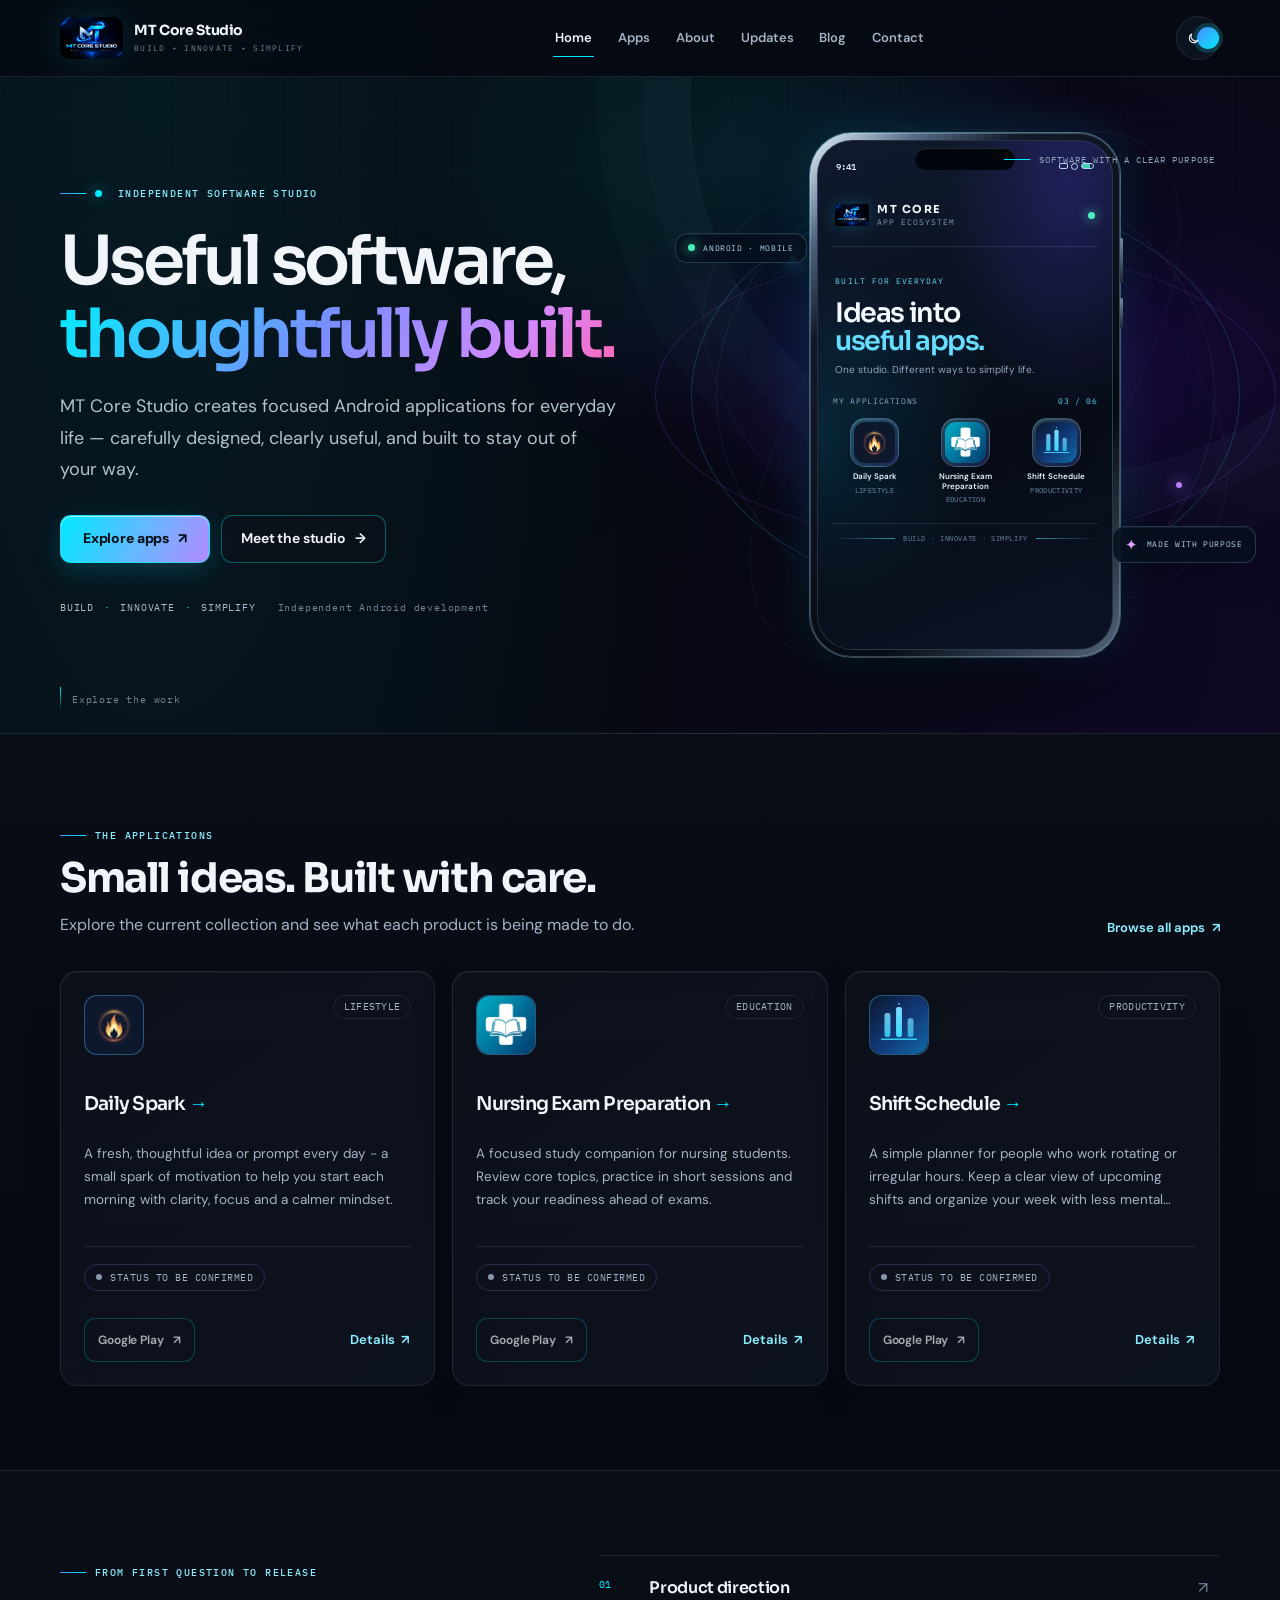
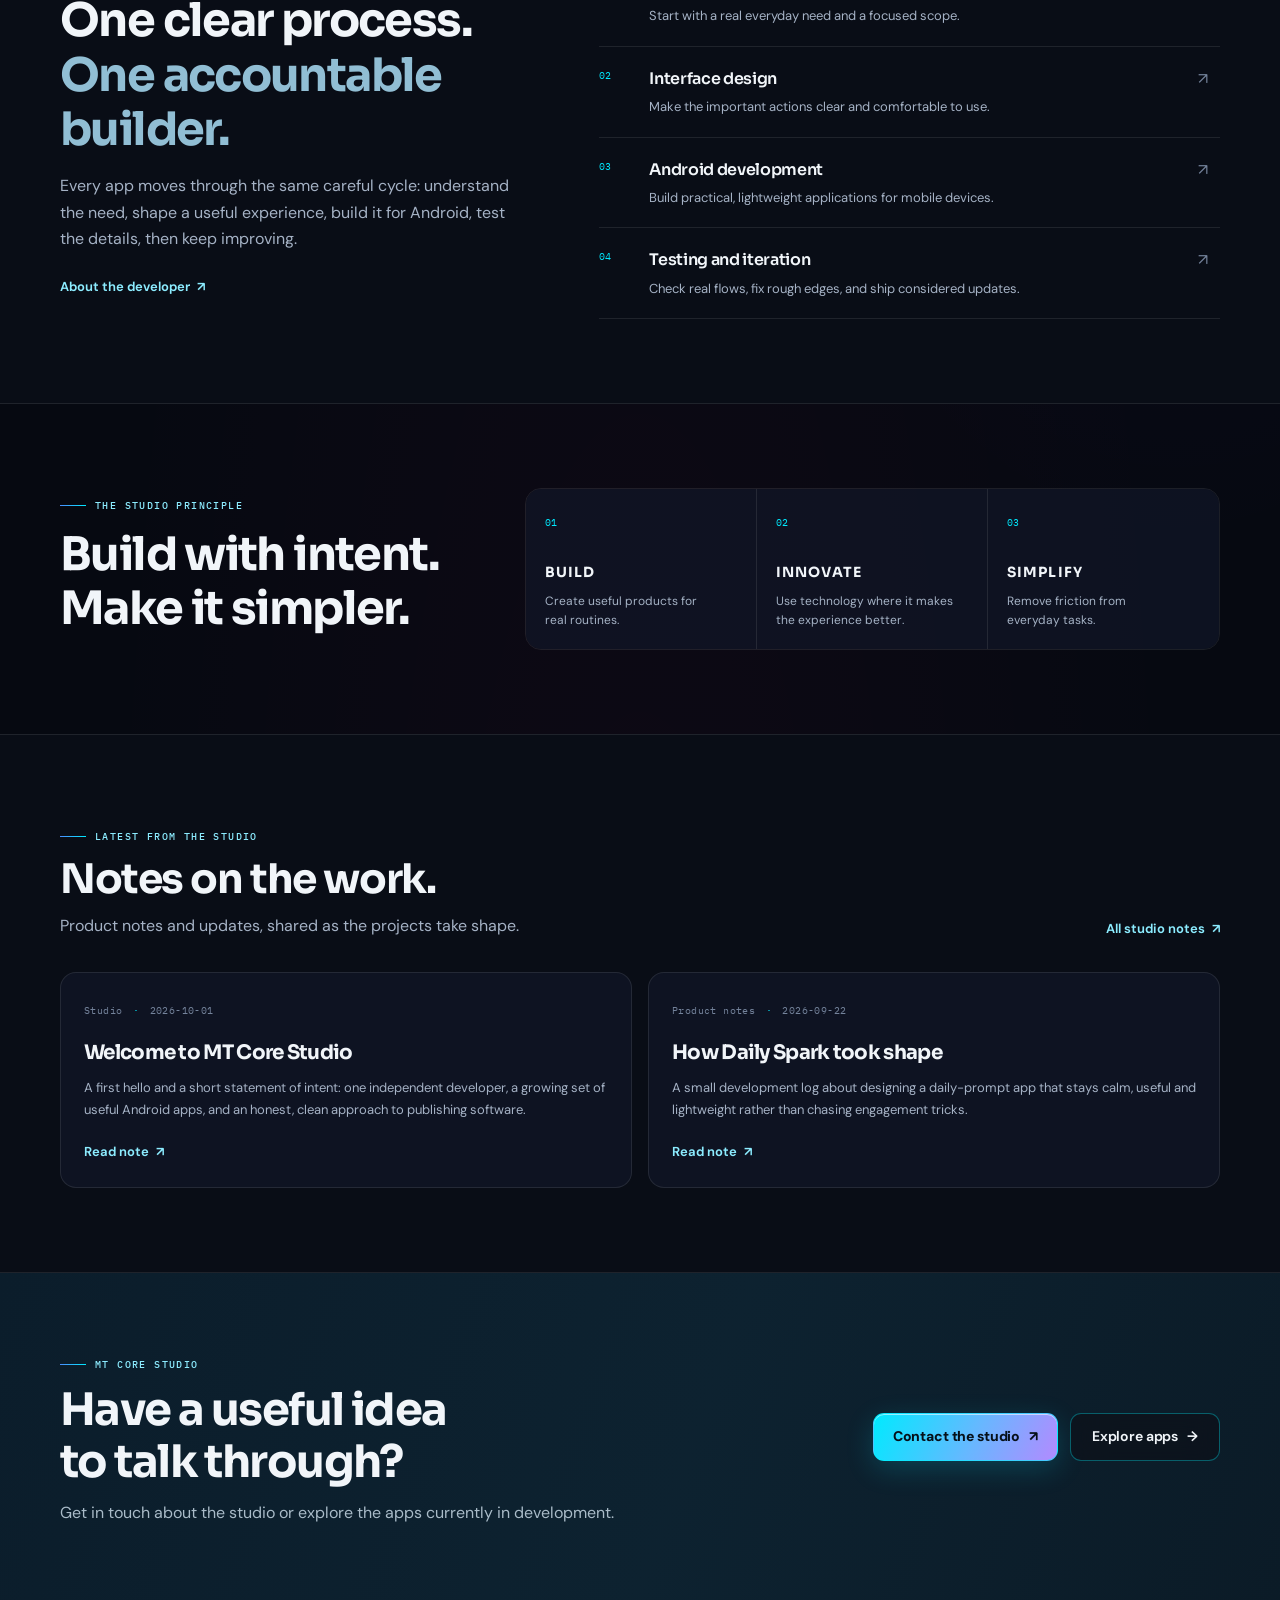
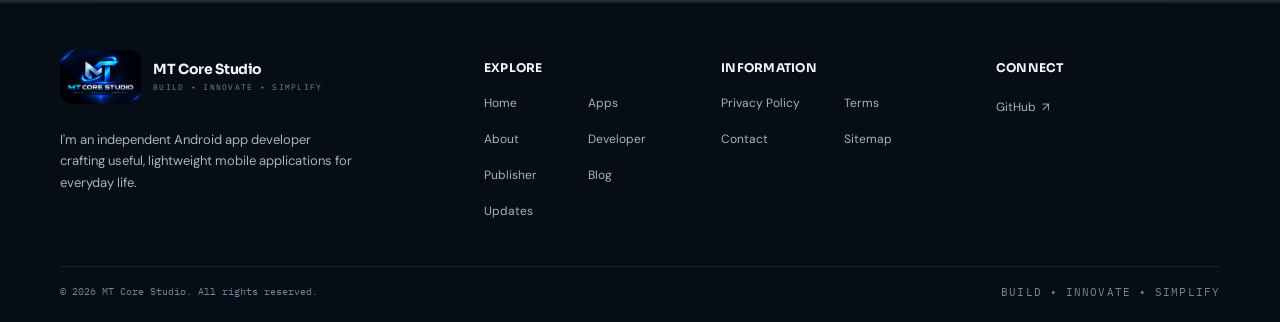
==== index.html @ 465fb81e "Prepare MT Core Studio for deployment: cleaned temp files, SPA router with contact page" ====
<!doctype html>
<html lang="en">
<head>
  <meta charset="UTF-8">
  <meta name="viewport" content="width=device-width, initial-scale=1">
  <meta name="theme-color" content="#060910">
  <meta name="author" content="MT Core Studio">
  <meta name="robots" content="index, follow">
  <title>MT Core Studio | Android Apps &amp; Software Studio</title>
  <meta name="description" content="MT Core Studio is an independent Android app developer and software studio. Explore a growing collection of useful, lightweight mobile applications built for everyday life.">
  <link rel="canonical" href="https://mtcorestudio.rf.gd/">
  <!-- Open Graph -->
  <meta property="og:type" content="website">
  <meta property="og:site_name" content="MT Core Studio">
  <meta property="og:title" content="MT Core Studio | Android Apps &amp; Software Studio">
  <meta property="og:description" content="Independent Android app developer and software studio building useful, lightweight mobile applications.">
  <meta property="og:url" content="https://mtcorestudio.rf.gd/">
  <meta property="og:image" content="https://mtcorestudio.rf.gd/assets/images/mt-core-studio-logo.png">
  <meta property="og:image:alt" content="MT Core Studio logo">
  <!-- Twitter -->
  <meta name="twitter:card" content="summary">
  <meta name="twitter:title" content="MT Core Studio | Android Apps &amp; Software Studio">
  <meta name="twitter:description" content="Independent Android app developer and software studio building useful, lightweight mobile applications.">
  <meta name="twitter:image" content="https://mtcorestudio.rf.gd/assets/images/mt-core-studio-logo.png">
  <!-- Icons -->
  <link rel="icon" type="image/svg+xml" href="./assets/images/favicon.svg">
  <link rel="icon" type="image/png" href="./assets/images/mt-core-studio-logo.png">
  <link rel="apple-touch-icon" href="./assets/images/mt-core-studio-logo.png">
  <link rel="manifest" href="./site.webmanifest">
  <!-- Fonts -->
  <link rel="preconnect" href="https://fonts.googleapis.com">
  <link rel="preconnect" href="https://fonts.gstatic.com" crossorigin>
  <link rel="stylesheet" href="https://fonts.googleapis.com/css2?family=DM+Sans:wght@400;500;600;700&family=IBM+Plex+Mono:wght@400;500;600&family=Sora:wght@400;500;600;700&display=swap">
  <!-- Apply saved theme before first paint to avoid a flash -->
  <script>
    (function () {
      try {
        if (localStorage.getItem("mt-core-studio-theme") === "light") {
          document.documentElement.setAttribute("data-theme", "light");
        }
      } catch (e) {}
    })();
  </script>
  <link rel="stylesheet" href="./css/style.css">
  <link rel="stylesheet" href="./css/live.css">
  <script type="module" src="./js/main.js"></script>
</head>
<body data-page="home">
  <div id="site-header"></div>
  <main class="page-main" id="main-content" tabindex="-1"></main>
  <div id="site-footer"></div>
</body>
</html>
---- css/style.css ----
/* ===========================================================================
   MT Core Studio - global design system v3
   Modern software studio aesthetic (dark default + full custom light theme)
   Space Grotesk / Inter / JetBrains Mono. Pure CSS3, InfinityFree-safe.
   =========================================================================== */

/* ---------------------------------- tokens -------------------------------- */

:root {
  color-scheme: dark;
  --bg: #060910;
  --bg-soft: #0a1120;
  --surface: rgba(140, 175, 225, 0.06);
  --surface-solid: #0d1830;
  --surface-high: #152542;
  --text: #eaf2ff;
  --muted: #a3b2c8;
  --faint: #71829e;
  --line: rgba(140, 175, 225, 0.16);
  --line-strong: rgba(120, 185, 255, 0.35);
  --blue: #2f86ff;
  --cyan: #36d9ff;
  --blue-dim: #90c6ff;
  --green: #2fd69c;
  --danger: #ff5d7a;
  --glow-blue: rgba(47, 134, 255, 0.28);
  --glow-cyan: rgba(54, 217, 255, 0.16);
  --shadow: 0 30px 80px rgba(0, 0, 0, 0.5);
  --shadow-soft: 0 16px 42px rgba(0, 0, 0, 0.35);
  --radius: 20px;
  --radius-sm: 13px;
  --font-body: "Inter", "Segoe UI Variable", "Segoe UI", system-ui, -apple-system, Roboto, Arial, sans-serif;
  --font-display: "Space Grotesk", "Inter", "Segoe UI Variable", "Segoe UI", system-ui, sans-serif;
  --font-mono: "JetBrains Mono", Consolas, "Liberation Mono", ui-monospace, monospace;
  --header-h: 74px;
  --grid-bg-a: rgba(120, 180, 255, 0.05);
  --grid-bg-b: rgba(120, 180, 255, 0.04);
}

:root[data-theme="light"] {
  color-scheme: light;
  --bg: #f4f7fb;
  --bg-soft: #e9eef6;
  --surface: rgba(255, 255, 255, 0.9);
  --surface-solid: #ffffff;
  --surface-high: #eef3fa;
  --text: #0d1c33;
  --muted: #41566f;
  --faint: #60738e;
  --line: rgba(23, 53, 99, 0.16);
  --line-strong: rgba(23, 90, 196, 0.3);
  --blue: #1a63e6;
  --cyan: #0d9fc8;
  --blue-dim: #1b62c9;
  --green: #128a5f;
  --danger: #d7385c;
  --glow-blue: rgba(26, 99, 230, 0.14);
  --glow-cyan: rgba(13, 159, 200, 0.12);
  --shadow: 0 24px 56px rgba(31, 60, 110, 0.18);
  --shadow-soft: 0 12px 26px rgba(31, 60, 110, 0.12);
  --grid-bg-a: rgba(23, 60, 120, 0.06);
  --grid-bg-b: rgba(23, 60, 120, 0.05);
}

/* ---------------------------------- base ---------------------------------- */

* { box-sizing: border-box; }

html {
  overflow-x: clip;
  scroll-behavior: smooth;
  scroll-padding-top: calc(var(--header-h) + 14px);
  -webkit-text-size-adjust: 100%;
}

body {
  margin: 0;
  background: var(--bg);
  color: var(--text);
  font-family: var(--font-body);
  font-size: 16px;
  line-height: 1.62;
  min-height: 100dvh;
  overflow-x: clip;
  -webkit-font-smoothing: antialiased;
  text-rendering: optimizeLegibility;
  overflow-x: hidden;
  transition: background-color 0.35s ease, color 0.35s ease;
}

img { display: block; max-width: 100%; }
a {
  color: inherit;
  text-decoration: none;
  -webkit-tap-highlight-color: transparent;
}
a:focus-visible, button:focus-visible, input:focus-visible, [tabindex]:focus-visible {
  outline: 2px solid var(--blue);
  outline-offset: 2px;
  border-radius: 4px;
}

h1, h2, h3, h4 {
  font-family: var(--font-display);
  text-wrap: balance;
}

@media (max-width: 720px) { body { font-size: 15.5px; } }

/* --------------------- ambient background: glows + grid ------------------- */

body::before {
  content: "";
  position: fixed;
  inset: 0;
  z-index: -2;
  pointer-events: none;
  background:
    radial-gradient(52rem 34rem at 88% -8%, var(--glow-blue), transparent 60%),
    radial-gradient(44rem 30rem at -8% 28%, var(--glow-cyan), transparent 55%),
    radial-gradient(60rem 40rem at 55% 115%, var(--glow-blue), transparent 62%);
}

body::after {
  content: "";
  position: fixed;
  inset: 0;
  z-index: -1;
  pointer-events: none;
  background-image:
    linear-gradient(var(--grid-bg-a) 1px, transparent 1px),
    linear-gradient(90deg, var(--grid-bg-a) 1px, transparent 1px);
  background-size: 46px 46px;
  mask-image: radial-gradient(ellipse at 50% 0%, #000 32%, transparent 78%);
}

/* --------------------------------- layout --------------------------------- */

.skip-link {
  position: absolute;
  z-index: 100;
  top: 8px; left: 12px;
  padding: 10px 16px;
  background: var(--blue);
  color: #fff;
  transform: translateY(-160%);
  border-radius: 9px;
  font-weight: 700;
  font-size: 14px;
}
.skip-link:focus { transform: translateY(0); }

.wrap { width: min(1180px, calc(100% - 48px)); margin-inline: auto; }
.sr-only {
  position: absolute;
  width: 1px; height: 1px;
  padding: 0; margin: -1px;
  overflow: hidden;
  clip: rect(0 0 0 0);
  white-space: nowrap;
  border: 0;
}

.page-main { min-height: calc(100dvh - 320px); }
/* --------------------------------- header --------------------------------- */

.site-header {
  position: sticky;
  top: 0;
  z-index: 30;
  border-bottom: 1px solid var(--line);
  background: color-mix(in srgb, var(--bg) 82%, transparent);
  backdrop-filter: blur(18px);
  -webkit-backdrop-filter: blur(18px);
  box-shadow: 0 0 0 rgba(0, 0, 0, 0);
  transition: box-shadow 0.3s ease, border-color 0.3s ease;
}
.site-header.is-scrolled {
  box-shadow: 0 18px 44px rgba(0, 0, 0, 0.28);
}
:root[data-theme="light"] .site-header.is-scrolled {
  box-shadow: 0 12px 30px rgba(31, 60, 110, 0.16);
}

.nav-row {
  min-height: var(--header-h);
  display: flex;
  align-items: center;
  justify-content: space-between;
  gap: 24px;
}

.brand {
  display: inline-flex;
  align-items: center;
  gap: 12px;
  min-width: 0;
  flex-shrink: 0;
}
.brand img {
  height: 44px;
  width: auto;
  border-radius: 12px;
  object-fit: contain;
  border: 1px solid var(--line-strong);
  box-shadow: 0 0 0 4px var(--glow-blue), 0 6px 18px rgba(0, 0, 0, 0.35);
  transition: transform 0.25s ease;
}
.brand:hover img { transform: scale(1.04); }
:root[data-theme="light"] .brand img {
  box-shadow: 0 0 0 4px var(--glow-blue), 0 6px 16px rgba(31, 60, 110, 0.22);
}

.brand-copy { display: grid; line-height: 1.15; gap: 5px; }
.brand-name {
  font-family: var(--font-display);
  font-size: 15px;
  font-weight: 700;
  letter-spacing: -0.035em;
}
.brand-tag {
  font: 9px/1.4 var(--font-mono);
  letter-spacing: 0.14em;
  color: var(--muted);
  white-space: nowrap;
}

.nav-links { display: flex; align-items: center; gap: clamp(14px, 2vw, 26px); }
.nav-links a {
  color: var(--muted);
  font-size: 13px;
  font-weight: 650;
  padding: 8px 2px;
  position: relative;
  white-space: nowrap;
  transition: color 0.2s ease;
}
.nav-links a::after {
  content: "";
  position: absolute;
  left: 0; right: 0; bottom: 0;
  height: 2px;
  border-radius: 2px;
  background: linear-gradient(90deg, var(--blue), var(--cyan));
  transform: scaleX(0);
  transform-origin: left;
  transition: transform 0.25s ease;
}
.nav-links a:hover, .nav-links a[aria-current="page"] { color: var(--text); }
.nav-links a:hover::after, .nav-links a[aria-current="page"]::after { transform: scaleX(1); }

.nav-actions { display: flex; gap: 9px; align-items: center; }

.theme-toggle {
  width: 58px;
  height: 30px;
  border: 1px solid var(--line-strong);
  border-radius: 999px;
  background: var(--surface);
  cursor: pointer;
  position: relative;
  padding: 0;
  transition: border-color 0.2s ease, background 0.2s ease, transform 0.15s ease;
}
.theme-toggle:active { transform: scale(0.94); }
.theme-toggle::before { /* track fill */ }
.theme-toggle-thumb {
  position: absolute;
  top: 50%;
  width: 22px;
  height: 22px;
  border-radius: 50%;
  transform: translate(-50%, -50%);
  background: linear-gradient(135deg, var(--blue), var(--cyan));
  box-shadow: 0 0 0 4px var(--glow-blue);
  transition: left 0.25s cubic-bezier(0.4, 0, 0.2, 1), box-shadow 0.25s ease;
}
.theme-toggle[data-theme="light"] .theme-toggle-thumb { left: 11px; }
.theme-toggle[data-theme="dark"] .theme-toggle-thumb { left: calc(100% - 11px); }
.theme-toggle-icon {
  position: absolute;
  top: 50%;
  transform: translate(-50%, -50%);
  width: 12px;
  height: 12px;
  opacity: 0;
  transition: opacity 0.2s ease;
}
.theme-toggle-icon[data-icon="sun"] { left: 14px; }
.theme-toggle-icon[data-icon="moon"] { right: 14px; }
.theme-toggle[data-theme="light"] .theme-toggle-icon[data-icon="sun"] { opacity: 1; }
.theme-toggle[data-theme="dark"] .theme-toggle-icon[data-icon="moon"] { opacity: 1; }

.menu-toggle {
  min-width: 44px;
  height: 44px;
  border: 1px solid var(--line);
  border-radius: 12px;
  background: var(--surface);
  color: var(--text);
  cursor: pointer;
  display: none;
  place-items: center;
  transition: border-color 0.2s ease, background 0.2s ease, transform 0.15s ease;
}
.menu-toggle:hover { border-color: var(--line-strong); background: var(--surface-high); }
.menu-toggle:active { transform: scale(0.94); }
.menu-toggle span {
  width: 16px;
  height: 2px;
  background: currentColor;
  border-radius: 2px;
  display: block;
  margin: 2px 0;
  transition: transform 0.2s ease, opacity 0.2s ease;
}
.menu-toggle[aria-expanded="true"] span:nth-child(1) { transform: translateY(6px) rotate(45deg); }
.menu-toggle[aria-expanded="true"] span:nth-child(2) { opacity: 0; }
.menu-toggle[aria-expanded="true"] span:nth-child(3) { transform: translateY(-6px) rotate(-45deg); }
/* ---------------------------------- hero ---------------------------------- */

.hero {
  position: relative;
  overflow: hidden;
  padding: 96px 0 88px;
}
.hero::before {
  content: "";
  position: absolute;
  pointer-events: none;
  inset: 0;
  background:
    radial-gradient(46rem 30rem at 88% -6%, var(--glow-blue), transparent 64%),
    linear-gradient(90deg, transparent 62%, var(--glow-cyan) 0.8px, transparent calc(62% + 0.8px));
  mask-image: linear-gradient(#000 0%, transparent 100%);
  opacity: 0.65;
}
.hero::after {
  content: "";
  position: absolute;
  pointer-events: none;
  inset: 0;
  background-image:
    linear-gradient(var(--grid-bg-b) 1px, transparent 1px),
    linear-gradient(90deg, var(--grid-bg-b) 1px, transparent 1px);
  background-size: 34px 34px;
  mask-image: radial-gradient(ellipse at 64% 30%, #000 55%, transparent 85%);
  animation: heroGrid 26s linear infinite;
}
@keyframes heroGrid {
  from { background-position: 0 0; }
  to { background-position: 34px 34px; }
}

.hero-grid {
  display: grid;
  grid-template-columns: 1.05fr 0.95fr;
  align-items: center;
  gap: 56px;
  position: relative;
}

.eyebrow {
  display: inline-flex;
  align-items: center;
  gap: 9px;
  text-transform: uppercase;
  letter-spacing: 0.16em;
  font: 10px/1.6 var(--font-mono);
  color: var(--blue-dim);
}
.eyebrow::before {
  content: "";
  width: 26px;
  height: 1px;
  background: linear-gradient(90deg, var(--blue), var(--cyan));
}

.hero h1 {
  max-width: 700px;
  margin: 22px 0 16px;
  font-size: clamp(34px, 4.8vw, 60px);
  letter-spacing: -0.055em;
  line-height: 1.02;
  font-weight: 700;
}
.hero h1 .accent {
  background: linear-gradient(92deg, var(--blue), var(--cyan));
  -webkit-background-clip: text;
  background-clip: text;
  color: transparent;
}

.hero-copy { color: var(--muted); font-size: 16.5px; line-height: 1.75; max-width: 580px; margin: 0; }
.hero-actions { display: flex; flex-wrap: wrap; gap: 12px; margin-top: 30px; }
.hero-actions .button { min-width: 150px; }

/* -------------------------------- buttons --------------------------------- */

.button {
  min-height: 48px;
  padding: 0 20px;
  display: inline-flex;
  justify-content: center;
  align-items: center;
  gap: 9px;
  border-radius: 12px;
  border: 1px solid var(--line-strong);
  font-family: var(--font-display);
  font-weight: 650;
  font-size: 13.5px;
  letter-spacing: -0.01em;
  color: var(--text);
  background: var(--surface);
  cursor: pointer;
  transition: transform 0.18s ease, box-shadow 0.22s ease, border-color 0.2s ease, background 0.2s ease, opacity 0.2s ease;
}
.button:hover { transform: translateY(-2px); border-color: var(--blue); }
.button:active { transform: translateY(0) scale(0.97); }

.button-primary {
  background: linear-gradient(105deg, var(--blue) 0%, var(--cyan) 100%);
  color: #fff;
  border-color: transparent;
  box-shadow: 0 12px 34px var(--glow-blue), inset 0 1px 0 rgba(255, 255, 255, 0.25);
  transition: transform 0.18s ease, box-shadow 0.28s ease, filter 0.2s ease;
}
.button-primary:hover {
  box-shadow: 0 16px 44px var(--glow-blue), 0 0 0 1px color-mix(in srgb, var(--cyan) 45%, #fff 55%), inset 0 1px 0 rgba(255, 255, 255, 0.3);
}
:root[data-theme="light"] .button-primary {
  color: #ffffff;
}

.button-secondary {
  background: var(--surface);
  backdrop-filter: blur(10px);
  -webkit-backdrop-filter: blur(10px);
  color: var(--text);
}
.button-secondary:hover {
  border-color: var(--cyan);
  background: var(--surface-high);
  box-shadow: 0 10px 30px var(--glow-cyan);
}
.button-unavailable { opacity: 0.45; cursor: not-allowed; }
.button-unavailable:hover { transform: none; box-shadow: none; border-color: var(--line-strong); }

/* ------------------------------ feature band ------------------------------ */

.feature-band {
  border-block: 1px solid var(--line);
  background: color-mix(in srgb, var(--bg-soft) 62%, transparent);
}
.feature-row { display: grid; grid-template-columns: repeat(4, 1fr); }
.feature {
  display: flex;
  align-items: center;
  gap: 14px;
  padding: 19px 14px;
  border-right: 1px solid var(--line);
  color: var(--muted);
  font-family: var(--font-display);
  font-size: 13px;
  font-weight: 600;
  white-space: nowrap;
}
.feature:first-child { border-left: 1px solid var(--line); }
.feature-mark {
  font: 10px var(--font-mono);
  color: var(--cyan);
  border: 1px solid var(--line-strong);
  border-radius: 7px;
  padding: 5px 6px;
  background: var(--surface);
  flex-shrink: 0;
}

/* -------------------------------- sections -------------------------------- */

.section { padding: 80px 0; }
.section-tight { padding: 52px 0; }

.section-head {
  display: flex;
  align-items: flex-end;
  justify-content: space-between;
  gap: 26px;
  margin-bottom: 30px;
}
.section-head h2 { font-size: clamp(28px, 3.4vw, 40px); margin: 12px 0 8px; letter-spacing: -0.045em; line-height: 1.05; }
.section-head p { color: var(--muted); margin: 0; max-width: 560px; }

.text-link {
  display: inline-flex;
  align-items: center;
  gap: 7px;
  color: var(--cyan);
  font-weight: 700;
  font-size: 14px;
  position: relative;
  white-space: nowrap;
}
.text-link::after {
  content: "";
  position: absolute;
  left: 0; right: 0; bottom: -3px;
  height: 1.5px;
  background: linear-gradient(90deg, var(--blue), var(--cyan));
  transform: scaleX(0);
  transform-origin: left;
  transition: transform 0.22s ease;
}
.text-link:hover::after { transform: scaleX(1); }
.text-link:hover { color: var(--blue-dim); }

/* -------------------------------- page intro ------------------------------ */

.page-intro { padding: 74px 0 46px; border-bottom: 1px solid var(--line); position: relative; }
.page-intro::before {
  content: "";
  position: absolute;
  inset: 0 0 auto;
  height: 1px;
  background: linear-gradient(90deg, var(--blue), var(--cyan));
  opacity: 0.55;
}
.page-intro h1 { max-width: 780px; margin: 16px 0; font-size: clamp(32px, 4.6vw, 54px); letter-spacing: -0.05em; line-height: 1.04; }
.page-intro p { font-size: 16px; line-height: 1.72; color: var(--muted); max-width: 720px; margin: 0; }
.content-section { padding: 56px 0 96px; }

/* ------------------------------ hero visual ------------------------------- */

.hero-visual { min-height: 400px; display: grid; place-items: center; position: relative; }

.hero-orbit {
  position: absolute;
  width: min(390px, 92%);
  aspect-ratio: 1;
  border: 1px solid rgba(67, 154, 255, 0.22);
  border-radius: 50%;
  transform: rotate(-23deg) scaleY(0.72);
  box-shadow: 0 0 50px var(--glow-blue), inset 0 0 50px var(--glow-cyan);
}
.hero-orbit::before, .hero-orbit::after {
  content: "";
  position: absolute;
  border: 1px solid rgba(67, 154, 255, 0.13);
  border-radius: 50%;
  inset: 26px;
}
.hero-orbit::after { inset: 62px; }

.hero-logo-frame {
  position: relative;
  width: min(330px, 76%);
  border-radius: 30px;
  overflow: hidden;
  box-shadow: 0 0 0 1px rgba(110, 185, 255, 0.3), 0 30px 80px rgba(0, 0, 0, 0.45), 0 0 80px var(--glow-blue);
  transform: rotate(-1.5deg);
  transition: transform 0.5s ease, box-shadow 0.5s ease;
}
.hero-logo-frame:hover { transform: rotate(0deg) scale(1.02); box-shadow: 0 0 0 1px rgba(110, 185, 255, 0.4), 0 36px 92px rgba(0, 0, 0, 0.5), 0 0 100px var(--glow-cyan); }
.hero-logo-frame img { width: 100%; height: auto; }

.visual-tag {
  position: absolute;
  bottom: 40px;
  left: 4px;
  border: 1px solid var(--line-strong);
  background: color-mix(in srgb, var(--surface-solid) 74%, transparent);
  backdrop-filter: blur(16px);
  -webkit-backdrop-filter: blur(16px);
  border-radius: 14px;
  padding: 12px 16px;
  box-shadow: var(--shadow-soft);
}
.visual-tag b { display: block; font: 10px var(--font-mono); letter-spacing: 0.08em; color: var(--cyan); }
.visual-tag span { color: var(--muted); font-size: 11px; white-space: nowrap; }

/* ------------------------------ icon tiles -------------------------------- */

.icon-tile {
  position: relative;
  display: grid;
  place-items: center;
  border-radius: 18px;
  background: linear-gradient(135deg, rgba(47, 134, 255, 0.25), rgba(54, 217, 255, 0.12));
  border: 1px solid rgba(88, 182, 255, 0.32);
  box-shadow: 0 8px 22px rgba(0, 0, 0, 0.22), inset 0 1px 0 rgba(255, 255, 255, 0.12);
  font-family: var(--font-display);
  font-weight: 800;
  color: #f4faff;
  overflow: hidden;
  flex-shrink: 0;
}
:root[data-theme="light"] .icon-tile {
  background: linear-gradient(135deg, rgba(26, 99, 230, 0.16), rgba(13, 159, 200, 0.1));
  border: 1px solid rgba(26, 99, 230, 0.35);
  box-shadow: 0 6px 16px rgba(31, 60, 110, 0.16);
}
.icon-mono { position: absolute; inset: 0; display: grid; place-items: center; z-index: 0; }
.app-icon { position: relative; z-index: 1; width: 100%; height: 100%; object-fit: cover; border-radius: inherit; }
/* ------------------------------- app cards -------------------------------- */

.app-grid { display: grid; grid-template-columns: repeat(3, minmax(0, 1fr)); gap: 20px; }

.app-card {
  display: flex;
  flex-direction: column;
  gap: 14px;
  padding: 22px;
  border: 1px solid var(--line);
  border-radius: var(--radius);
  background: var(--surface);
  backdrop-filter: blur(12px);
  -webkit-backdrop-filter: blur(12px);
  min-height: 252px;
  position: relative;
  transition: transform 0.25s ease, border-color 0.25s ease, box-shadow 0.3s ease, background 0.25s ease;
}
.app-card::before {
  content: "";
  position: absolute;
  inset: 0;
  border-radius: inherit;
  padding: 1px;
  background: linear-gradient(135deg, var(--blue), var(--cyan) 40%, transparent 72%);
  -webkit-mask: linear-gradient(#000 0 0) content-box, linear-gradient(#000 0 0);
  -webkit-mask-composite: xor;
  mask-composite: exclude;
  opacity: 0;
  transition: opacity 0.3s ease;
  pointer-events: none;
}
.app-card:hover {
  transform: translateY(-5px);
  border-color: transparent;
  background: var(--surface-high);
  box-shadow: 0 22px 52px rgba(0, 0, 0, 0.32), 0 0 34px var(--glow-blue);
}
.app-card:hover::before { opacity: 1; }

.app-card-top { display: flex; align-items: center; justify-content: space-between; gap: 12px; }
.app-card-top .icon-tile { transition: transform 0.25s ease; }
.app-card:hover .icon-tile { transform: translateY(-2px) scale(1.05); }

.category-pill {
  align-self: flex-start;
  font: 9.5px/1 var(--font-mono);
  letter-spacing: 0.07em;
  text-transform: uppercase;
  color: var(--blue-dim);
  border: 1px solid var(--line);
  border-radius: 999px;
  padding: 7px 11px;
  background: var(--surface);
  white-space: nowrap;
  transition: border-color 0.2s ease, color 0.2s ease;
}
.app-card:hover .category-pill { border-color: var(--line-strong); color: var(--cyan); }

.app-card-title { font-size: 19px; font-weight: 720; letter-spacing: -0.03em; }
.app-card-title a { transition: color 0.2s ease; }
.app-card-title a:hover { color: var(--cyan); }
.app-card-title a span { transition: transform 0.22s ease; display: inline-block; }
.app-card-title a:hover span { transform: translateX(3px); }
.app-card-desc {
  color: var(--muted);
  font-size: 14px;
  line-height: 1.6;
  margin: 0;
  display: -webkit-box;
  -webkit-line-clamp: 3;
  -webkit-box-orient: vertical;
  overflow: hidden;
}

.app-card-bottom {
  display: flex;
  align-items: center;
  justify-content: space-between;
  gap: 12px;
  margin-top: auto;
  padding-top: 14px;
  border-top: 1px solid var(--line);
}

.status-pill {
  display: inline-flex;
  align-items: center;
  gap: 8px;
  font: 10px/1.1 var(--font-mono);
  letter-spacing: 0.05em;
  text-transform: uppercase;
  color: var(--muted);
  border: 1px solid var(--line);
  border-radius: 999px;
  padding: 7px 11px;
  background: var(--surface);
  white-space: nowrap;
}
.status-dot { width: 7px; height: 7px; border-radius: 50%; background: var(--faint); }
.status-live { color: var(--green); border-color: color-mix(in srgb, var(--green) 45%, transparent); }
.status-live .status-dot { background: var(--green); box-shadow: 0 0 8px color-mix(in srgb, var(--green) 60%, transparent); }
.status-brew { color: var(--cyan); border-color: color-mix(in srgb, var(--cyan) 40%, transparent); }
.status-brew .status-dot { background: var(--cyan); box-shadow: 0 0 8px var(--glow-cyan); }

.card-link {
  color: var(--cyan);
  font-weight: 700;
  font-size: 13.5px;
  display: inline-flex;
  gap: 6px;
  align-items: center;
  transition: color 0.2s ease, gap 0.2s ease;
}
.card-link span { transition: transform 0.2s ease; display: inline-block; }
.card-link:hover { color: var(--blue-dim); gap: 9px; }
.card-link:hover span { transform: translateX(3px); }

/* ----------------------------- directory tools ---------------------------- */

.directory-tools { display: flex; flex-direction: column; gap: 20px; margin-bottom: 28px; }

.search-wrap { position: relative; max-width: 520px; }
.search-icon {
  position: absolute;
  top: 50%;
  left: 16px;
  transform: translateY(-50%);
  width: 16px;
  height: 16px;
  border: 2px solid var(--faint);
  border-radius: 50%;
}
.search-icon::after {
  content: "";
  position: absolute;
  width: 2px;
  height: 7px;
  background: var(--faint);
  transform: rotate(-45deg);
  right: -3px;
  bottom: -3px;
  border-radius: 2px;
}
.search-input {
  width: 100%;
  min-height: 52px;
  padding: 0 16px 0 44px;
  color: var(--text);
  background: var(--surface-solid);
  border: 1px solid var(--line-strong);
  border-radius: 14px;
  transition: border-color 0.2s ease, box-shadow 0.2s ease;
}
.search-input::placeholder { color: var(--faint); }
.search-input:focus { outline: none; border-color: var(--cyan); box-shadow: 0 0 0 3px var(--glow-cyan); }

.filter-row { display: flex; flex-wrap: wrap; gap: 8px; }
.filter-button {
  min-height: 42px;
  padding: 0 16px;
  border: 1px solid var(--line);
  color: var(--muted);
  background: transparent;
  border-radius: 999px;
  cursor: pointer;
  font-size: 12.5px;
  font-family: var(--font-display);
  font-weight: 650;
  transition: color 0.2s ease, border-color 0.2s ease, background 0.2s ease, box-shadow 0.2s ease, transform 0.15s ease;
}
.filter-button:hover { color: var(--text); border-color: var(--line-strong); }
.filter-button:active { transform: scale(0.96); }
.filter-button[aria-pressed="true"] {
  background: linear-gradient(105deg, color-mix(in srgb, var(--blue) 20%, var(--surface-solid)), color-mix(in srgb, var(--cyan) 14%, var(--surface-solid)));
  border-color: color-mix(in srgb, var(--cyan) 55%, var(--line));
  color: var(--text);
  box-shadow: 0 0 16px var(--glow-cyan);
}

.result-count { color: var(--faint); font: 10px var(--font-mono); margin: 0 0 16px; }

.empty-state {
  border: 1px dashed var(--line-strong);
  border-radius: 18px;
  padding: 44px 22px;
  text-align: center;
  color: var(--muted);
  background: var(--surface);
}
.empty-state strong { display: block; color: var(--text); margin-bottom: 6px; font-family: var(--font-display); }
/* ------------------------------ app detail -------------------------------- */

.detail-layout {
  display: grid;
  grid-template-columns: minmax(0, 0.76fr) minmax(0, 1.24fr);
  gap: 40px;
  align-items: start;
}

.detail-aside {
  position: sticky;
  top: calc(var(--header-h) + 18px);
  padding: 28px;
  border: 1px solid var(--line);
  border-radius: 24px;
  background: var(--surface);
  backdrop-filter: blur(16px);
  -webkit-backdrop-filter: blur(16px);
}
.detail-aside h1 { font-size: 29px; letter-spacing: -0.04em; line-height: 1.1; margin: 20px 0 12px; }
.detail-intro { color: var(--muted); font-size: 14.5px; line-height: 1.68; margin: 0; }
.detail-actions { margin-top: 22px; }

.detail-meta { display: grid; gap: 12px; padding-top: 21px; margin-top: 21px; border-top: 1px solid var(--line); }
.meta-row { display: flex; justify-content: space-between; gap: 15px; font-size: 12.5px; margin: 0; }
.meta-row dt { color: var(--faint); }
.meta-row dd { margin: 0; text-align: right; color: var(--text); display: inline-flex; align-items: center; gap: 6px; }

.detail-body { display: grid; gap: 24px; }
.detail-block {
  padding: 26px 28px;
  border: 1px solid var(--line);
  border-radius: var(--radius);
  background: var(--surface);
  backdrop-filter: blur(12px);
  -webkit-backdrop-filter: blur(12px);
}
.detail-block h2 { font-size: 21px; margin: 12px 0 14px; letter-spacing: -0.03em; }
.detail-block p { color: var(--muted); line-height: 1.75; margin: 0; }
.detail-block p + p { margin-top: 12px; }
.detail-copy .detail-block h2 { font-size: 18px; }

.detail-note {
  border-left: 2px solid var(--cyan);
  padding: 12px 15px;
  background: var(--surface);
  border-radius: 0 11px 11px 0;
  font-size: 13px;
}

/* privacy / terms links on app detail pages (shown side by side) */
.legal-links .legal-sep { color: var(--muted); margin: 0 2px; }
.legal-links .text-link { white-space: nowrap; }

.feature-list { list-style: none; margin: 0; padding: 0; display: grid; gap: 11px; }
.feature-list li {
  position: relative;
  padding-left: 28px;
  color: var(--muted);
  line-height: 1.6;
  font-size: 14.5px;
}
.feature-list li::before {
  content: "";
  position: absolute;
  left: 2px;
  top: 6px;
  width: 14px;
  height: 14px;
  border-radius: 50%;
  background: radial-gradient(circle at 35% 30%, #9fe0ff, var(--blue));
  box-shadow: 0 0 10px var(--glow-cyan);
}
.feature-list li::after {
  content: "";
  position: absolute;
  left: 6px;
  top: 10px;
  width: 6px;
  height: 3px;
  border-left: 1.6px solid #fff;
  border-bottom: 1.6px solid #fff;
  transform: rotate(-45deg);
}

.screenshot-grid { display: grid; grid-template-columns: repeat(3, minmax(0, 1fr)); gap: 14px; }
.screenshot { margin: 0; border-radius: 16px; overflow: hidden; border: 1px solid var(--line); }
.screenshot img { width: 100%; height: auto; display: block; transition: transform 0.35s ease; }
.screenshot:hover img { transform: scale(1.03); }

/* ------------------------------ info panels ------------------------------- */

.info-grid, .publisher-facts { display: grid; grid-template-columns: repeat(2, 1fr); gap: 16px; margin-top: 32px; }

.info-panel {
  border: 1px solid var(--line);
  border-radius: 20px;
  padding: 24px;
  background: var(--surface);
  backdrop-filter: blur(12px);
  -webkit-backdrop-filter: blur(12px);
  transition: border-color 0.25s ease, transform 0.25s ease, box-shadow 0.3s ease;
}
.info-panel:hover { border-color: var(--line-strong); transform: translateY(-3px); box-shadow: 0 18px 44px rgba(0, 0, 0, 0.28), 0 0 26px var(--glow-blue); }
.info-panel .number { color: var(--cyan); font: 10px var(--font-mono); letter-spacing: 0.08em; }
.info-panel h2, .info-panel h3 { font-size: 19px; letter-spacing: -0.03em; margin: 14px 0 8px; }
.info-panel p { color: var(--muted); margin: 0; font-size: 14.5px; line-height: 1.66; }

.principles {
  display: grid;
  grid-template-columns: minmax(0, 1fr) minmax(0, 1.25fr);
  gap: 44px;
  margin-top: 46px;
  padding-top: 40px;
  border-top: 1px solid var(--line);
}
.principles h2 { font-size: clamp(28px, 3.8vw, 42px); line-height: 1.06; letter-spacing: -0.05em; }
.principle-list { display: grid; gap: 14px; }
.principle {
  border: 1px solid var(--line);
  border-radius: 18px;
  padding: 20px 22px;
  background: var(--surface);
  transition: border-color 0.25s ease, transform 0.25s ease, box-shadow 0.3s ease;
}
.principle:hover { border-color: color-mix(in srgb, var(--cyan) 45%, var(--line)); transform: translateX(4px); box-shadow: 0 0 22px var(--glow-cyan); }
.principle b { font-family: var(--font-display); font-size: 13px; letter-spacing: 0.12em; color: var(--blue-dim); }
.principle p { color: var(--muted); margin: 7px 0 0; font-size: 14px; line-height: 1.62; }
/* --------------------------- practice / studio ---------------------------- */

.practice-section { border-block: 1px solid var(--line); background: color-mix(in srgb, var(--bg-soft) 48%, transparent); }
.practice-layout { display: grid; grid-template-columns: minmax(0, 0.9fr) minmax(0, 1.1fr); gap: 46px; align-items: start; }
.practice-intro h2 { font-size: clamp(28px, 4vw, 44px); margin: 14px 0 14px; letter-spacing: -0.05em; }
.practice-intro p { color: var(--muted); margin: 0; }
.practice-list { display: grid; gap: 14px; }
.practice-step {
  display: grid;
  grid-template-columns: 44px 1fr auto;
  gap: 16px;
  align-items: start;
  padding: 20px 22px;
  border: 1px solid var(--line);
  border-radius: 18px;
  background: var(--surface);
  backdrop-filter: blur(10px);
  -webkit-backdrop-filter: blur(10px);
  transition: border-color 0.25s ease, transform 0.25s ease, box-shadow 0.3s ease;
}
.practice-step:hover { border-color: color-mix(in srgb, var(--cyan) 42%, var(--line)); transform: translateX(4px); box-shadow: 0 0 22px var(--glow-cyan); }
.practice-step > span {
  font: 11px var(--font-mono);
  color: var(--cyan);
  border: 1px solid var(--line-strong);
  border-radius: 10px;
  height: 32px;
  display: grid;
  place-items: center;
  background: var(--surface);
}
.practice-step h3 { font-size: 17px; margin-bottom: 6px; }
.practice-step p { color: var(--muted); margin: 0; font-size: 14px; line-height: 1.62; }
.practice-step b { color: var(--faint); font-size: 16px; font-weight: 400; transition: color 0.2s ease, transform 0.2s ease; }
.practice-step:hover b { color: var(--cyan); transform: translateX(3px); }

.studio-note {
  display: grid;
  grid-template-columns: auto 1fr auto;
  gap: 26px;
  align-items: center;
  padding: 32px 34px;
  border: 1px solid var(--line);
  border-radius: 24px;
  background: var(--surface);
  backdrop-filter: blur(14px);
  -webkit-backdrop-filter: blur(14px);
  position: relative;
  overflow: hidden;
}
.studio-note::before {
  content: "";
  position: absolute;
  right: -80px;
  top: -120px;
  width: 280px;
  height: 280px;
  border-radius: 50%;
  background: radial-gradient(circle, var(--glow-blue), transparent 70%);
  pointer-events: none;
}
.studio-stamp {
  display: grid;
  justify-items: center;
  gap: 12px;
  text-align: center;
  border: 1px dashed var(--line-strong);
  border-radius: 18px;
  padding: 18px 20px;
}
.studio-stamp img { width: auto; height: 72px; border-radius: 14px; box-shadow: 0 0 22px var(--glow-blue); transition: transform 0.25s ease; }
.studio-stamp:hover img { transform: scale(1.04); }
.studio-stamp span { font: 9.5px/1.5 var(--font-mono); letter-spacing: 0.12em; color: var(--blue-dim); }
.studio-note h2 { font-size: clamp(22px, 2.8vw, 34px); margin: 12px 0 10px; letter-spacing: -0.04em; }
.studio-note p { color: var(--muted); margin: 0; }

/* ------------------------------ terminal card ----------------------------- */

.terminal-card {
  margin-top: 26px;
  max-width: 430px;
  border-radius: 14px;
  overflow: hidden;
  border: 1px solid var(--line-strong);
  background: var(--surface-solid);
  box-shadow: var(--shadow-soft);
}
:root[data-theme="light"] .terminal-card {
  background: #f7f9fd;
  border-color: rgba(23, 90, 196, 0.25);
  box-shadow: 0 12px 26px rgba(31, 60, 110, 0.12);
}
.term-dots { display: flex; gap: 6px; padding: 9px 12px; }
.term-dots i { width: 11px; height: 11px; border-radius: 50%; background: rgba(160, 190, 240, 0.25); }
.term-dots i:nth-child(1) { background: #ff5f57; }
.term-dots i:nth-child(2) { background: #febc2e; }
.term-dots i:nth-child(3) { background: #28c840; }
.term-line { display: block; font-size: 13px; line-height: 1.95; color: #9fb6d8; white-space: nowrap; }
.term-line b { color: var(--cyan); font-weight: 600; margin-right: 8px; }
.term-ok { color: var(--green); }
:root[data-theme="light"] .term-line { color: #41566f; }
:root[data-theme="light"] .term-line b { color: var(--blue); }
:root[data-theme="light"] .term-ok { color: var(--green); }

/* ------------------------------- toolbox / chips ------------------------- */

.toolbox-layout {
  display: grid;
  grid-template-columns: minmax(0, 0.9fr) minmax(0, 1.1fr);
  gap: 46px;
  align-items: start;
}
.stack-grid { display: flex; flex-wrap: wrap; gap: 10px; list-style: none; margin: 0; padding: 0; }
.chip {
  display: inline-flex;
  align-items: center;
  gap: 8px;
  padding: 10px 16px;
  border: 1px solid var(--line-strong);
  border-radius: 999px;
  background: color-mix(in srgb, var(--surface-solid) 80%, transparent);
  backdrop-filter: blur(8px);
  -webkit-backdrop-filter: blur(8px);
  font: 600 12.5px/1 var(--font-display);
  letter-spacing: 0.01em;
  color: var(--text);
  box-shadow: 0 6px 16px rgba(0, 0, 0, 0.14), inset 0 1px 0 rgba(255, 255, 255, 0.06);
  transition: transform 0.2s ease, border-color 0.2s ease, box-shadow 0.25s ease;
  cursor: default;
}
:root[data-theme="light"] .chip {
  background: var(--surface-solid);
  box-shadow: 0 6px 16px rgba(31, 60, 110, 0.1), inset 0 1px 0 rgba(255, 255, 255, 0.7);
}
.chip::before { content: ""; width: 7px; height: 7px; border-radius: 50%; background: var(--blue-dim); flex-shrink: 0; }
.chip:hover {
  transform: translateY(-3px);
  border-color: color-mix(in srgb, var(--cyan) 50%, var(--line));
  box-shadow: 0 10px 24px var(--glow-cyan);
}

/* -------------------------------- callout --------------------------------- */

.callout {
  position: relative;
  overflow: hidden;
  padding: 44px 46px;
  border: 1px solid var(--line-strong);
  border-radius: 26px;
  background: linear-gradient(125deg, rgba(19, 46, 88, 0.5), rgba(10, 22, 40, 0.36));
  backdrop-filter: blur(16px);
  -webkit-backdrop-filter: blur(16px);
  box-shadow: var(--shadow-soft), inset 0 1px 0 rgba(255, 255, 255, 0.08);
}
:root[data-theme="light"] .callout {
  background: linear-gradient(125deg, rgba(214, 232, 255, 0.85), rgba(244, 249, 255, 0.9) 65%);
  box-shadow: 0 18px 40px rgba(31, 60, 110, 0.16), inset 0 1px 0 rgba(255, 255, 255, 0.7);
}
.callout::after {
  content: "";
  position: absolute;
  right: -70px;
  top: -180px;
  width: 350px;
  height: 350px;
  border: 1px solid rgba(66, 172, 255, 0.2);
  border-radius: 50%;
  box-shadow: 0 0 0 35px rgba(66, 172, 255, 0.03), 0 0 0 70px rgba(66, 172, 255, 0.03);
  pointer-events: none;
}
.callout-content { position: relative; z-index: 1; max-width: 680px; }
.callout h2 { font-size: clamp(26px, 3.8vw, 40px); line-height: 1.08; letter-spacing: -0.05em; margin: 13px 0; }
.callout p { color: var(--muted); margin: 0 0 22px; }
.contact-note { color: var(--faint) !important; font-size: 13px; margin-top: 4px !important; }
/* ----------------------------- profiles / notices ------------------------- */

.profile-card {
  border: 1px solid var(--line);
  border-radius: 24px;
  padding: 30px;
  background: var(--surface);
  backdrop-filter: blur(14px);
  -webkit-backdrop-filter: blur(14px);
  max-width: 760px;
}
.profile-heading { display: flex; align-items: center; gap: 18px; margin-bottom: 22px; }
.profile-heading h2 { font-size: 24px; letter-spacing: -0.04em; }
.profile-heading p { color: var(--muted); margin: 4px 0 0; font-size: 14px; }

.profile-links { display: flex; flex-wrap: wrap; gap: 10px; margin-top: 22px; }
.profile-link {
  display: inline-flex;
  align-items: center;
  gap: 7px;
  color: var(--cyan);
  font-weight: 700;
  font-size: 13.5px;
  border: 1px solid var(--line);
  border-radius: 11px;
  padding: 10px 14px;
  background: var(--surface);
  transition: border-color 0.2s ease, box-shadow 0.2s ease, background 0.2s ease, transform 0.2s ease;
}
.profile-link:hover { border-color: color-mix(in srgb, var(--cyan) 50%, var(--line)); background: var(--surface-high); box-shadow: 0 0 16px var(--glow-cyan); transform: translateY(-2px); }

.notice {
  border: 1px solid var(--line);
  border-left: 3px solid var(--blue);
  border-radius: 14px;
  padding: 18px 20px;
  background: var(--surface);
  color: var(--muted);
  font-size: 13.5px;
  line-height: 1.68;
  margin-top: 26px;
  max-width: 760px;
}
.notice strong { color: var(--text); }
.notice code { font-family: var(--font-mono); font-size: 12px; color: var(--cyan); background: var(--surface-high); padding: 2px 6px; border-radius: 6px; }

.published-section { margin-top: 46px; }

/* ------------------------------- blog posts ------------------------------- */

.post-list { display: grid; gap: 18px; }
.post-card {
  display: grid;
  grid-template-columns: 180px 1fr;
  gap: 22px;
  padding: 22px;
  border: 1px solid var(--line);
  border-radius: var(--radius);
  background: var(--surface);
  backdrop-filter: blur(12px);
  -webkit-backdrop-filter: blur(12px);
  transition: border-color 0.25s ease, transform 0.25s ease, box-shadow 0.3s ease;
}
.post-card:hover { border-color: var(--line-strong); transform: translateY(-3px); box-shadow: 0 18px 44px rgba(0, 0, 0, 0.26), 0 0 24px var(--glow-blue); }
.post-card > img { border-radius: 14px; width: 100%; height: 140px; object-fit: cover; border: 1px solid var(--line); }
.post-date { color: var(--faint); font: 10px var(--font-mono); letter-spacing: 0.07em; text-transform: uppercase; }
.post-copy h2 { font-size: 18px; margin: 8px 0 7px; letter-spacing: -0.03em; }
.post-copy p { color: var(--muted); margin: 0; font-size: 14px; line-height: 1.62; }
.post-copy .post-content { color: var(--text); margin-top: 10px; }

/* -------------------------------- footer ---------------------------------- */

.site-footer { margin-top: 40px; border-top: 1px solid var(--line); background: color-mix(in srgb, var(--bg-soft) 72%, transparent); }

.footer-main {
  display: grid;
  grid-template-columns: 1.4fr 1fr 1fr 1.2fr;
  gap: 36px;
  padding: 52px 0 34px;
}

.footer-logo { display: inline-flex; align-items: center; gap: 12px; }
.footer-logo img { width: auto; height: 54px; border-radius: 13px; border: 1px solid var(--line-strong); box-shadow: 0 0 0 4px var(--glow-blue); transition: transform 0.25s ease; }
.footer-logo:hover img { transform: scale(1.04); }
.footer-logo-copy { display: grid; gap: 5px; line-height: 1.15; }
.footer-brand p { color: var(--muted); font-size: 13.5px; line-height: 1.68; margin: 16px 0 0; max-width: 280px; }

.footer-heading { font-size: 12px; letter-spacing: 0.12em; text-transform: uppercase; color: var(--faint); margin: 8px 0 16px; font-weight: 700; font-family: var(--font-display); }

.footer-links { display: grid; grid-template-columns: 1fr 1fr; gap: 9px 14px; }
.footer-links a, .footer-links .footer-note { color: var(--muted); font-size: 13px; transition: color 0.2s ease, transform 0.2s ease; }
.footer-links a:hover { color: var(--text); transform: translateX(2px); }
.footer-social { display: inline-flex; align-items: center; gap: 6px; }
.footer-note { font-size: 12px; color: var(--faint); grid-column: 1 / -1; }

.footer-bottom {
  border-top: 1px solid var(--line);
  display: flex;
  justify-content: space-between;
  gap: 15px;
  color: var(--faint);
  padding: 18px 0;
  font-size: 12px;
  flex-wrap: wrap;
}
.footer-bottom span:last-child { font-family: var(--font-mono); letter-spacing: 0.1em; font-size: 11px; }

/* --------------------------------- stats ---------------------------------- */

.stats-band {
  border-top: 1px solid var(--line);
  border-bottom: 1px solid var(--line);
  background: linear-gradient(180deg, var(--surface), transparent);
}
.stats-row {
  display: grid;
  grid-template-columns: repeat(auto-fit, minmax(180px, 1fr));
  gap: 18px;
  padding: 42px 24px;
}
.stat { display: grid; gap: 4px; text-align: center; }
.stat-number {
  font-family: var(--font-display);
  font-size: clamp(26px, 4vw, 40px);
  font-weight: 800;
  background: linear-gradient(100deg, var(--blue-dim), var(--cyan));
  -webkit-background-clip: text;
  background-clip: text;
  color: transparent;
}
.stat-label { color: var(--text); font-weight: 600; }
.stat-source { color: var(--faint); font-size: 12.5px; }
/* ------------------------------- breadcrumbs ------------------------------ */

.breadcrumbs { max-width: 1180px; margin: 0 auto; padding: 16px 24px 0; }
.breadcrumbs ol {
  display: flex;
  flex-wrap: wrap;
  gap: 4px 10px;
  list-style: none;
  margin: 0;
  padding: 0;
}
.breadcrumbs li {
  display: inline-flex;
  align-items: center;
  gap: 10px;
  font-size: 13px;
  color: var(--muted);
}
.breadcrumbs li + li::before {
  content: "";
  width: 4px;
  height: 4px;
  border-radius: 50%;
  background: var(--cyan);
  opacity: 0.6;
}
.breadcrumbs a { color: var(--muted); text-decoration: none; transition: color 0.2s ease; }
.breadcrumbs a:hover { color: var(--blue-dim); text-decoration: underline; }
.breadcrumbs li[aria-current="page"] { color: var(--text); font-weight: 600; }

/* -------------------------------- waitlist -------------------------------- */

.waitlist-block {
  border: 1px solid var(--line-strong);
  border-radius: var(--radius-sm);
  padding: 26px;
  background: linear-gradient(180deg, var(--surface), transparent);
}
.waitlist-field { display: flex; gap: 12px; flex-wrap: wrap; }
.waitlist-field input[type="email"] {
  flex: 1 1 240px;
  min-width: 200px;
  padding: 13px 16px;
  border-radius: 12px;
  border: 1px solid var(--line-strong);
  background: var(--surface-solid);
  color: var(--text);
  font-size: 15px;
  transition: border-color 0.2s ease, box-shadow 0.2s ease;
}
.waitlist-field input[type="email"]:focus {
  outline: none;
  border-color: var(--cyan);
  box-shadow: 0 0 0 3px var(--glow-cyan);
}
.waitlist-consent {
  display: flex;
  align-items: center;
  gap: 10px;
  margin: 14px 0 10px;
  font-size: 13.5px;
  color: var(--muted);
}
.waitlist-consent input { width: auto; accent-color: var(--cyan); }
.waitlist-status { min-height: 1.4em; margin: 6px 0 0; font-size: 14px; color: var(--muted); }
.waitlist-status.ok { color: var(--green); }
.waitlist-status.err { color: var(--danger); }

/* -------------------------------- changelog ------------------------------- */

.changelog-list { list-style: none; margin: 0; padding: 0; display: grid; gap: 14px; }
.changelog-version {
  display: inline-block;
  font-family: var(--font-mono);
  font-size: 12.5px;
  letter-spacing: 0.04em;
  color: var(--cyan);
  border: 1px solid var(--line-strong);
  border-radius: 999px;
  padding: 2px 10px;
}
.changelog-date { color: var(--faint); font-size: 13px; margin-left: 8px; }
.changelog-list ul { margin: 8px 0 0 18px; display: grid; gap: 6px; }

/* --------------------------------- roadmap -------------------------------- */

.roadmap-list { list-style: none; margin: 30px 0 0; padding: 0; display: grid; gap: 14px; }
.roadmap-list li {
  display: flex;
  gap: 18px;
  padding: 20px 22px;
  border: 1px solid var(--line);
  border-radius: var(--radius-sm);
  background: var(--surface);
  transition: border-color 0.25s ease, transform 0.25s ease;
}
.roadmap-list li:hover { border-color: var(--line-strong); transform: translateY(-2px); }
.roadmap-index {
  font-family: var(--font-mono);
  font-size: 13px;
  color: var(--cyan);
  margin-top: 3px;
}
.roadmap-list h3 { margin: 0 0 6px; }
.roadmap-list p { margin: 0; color: var(--muted); }

/* -------------------------------- updates --------------------------------- */

.updates-list { display: grid; gap: 16px; }
.update-card {
  display: flex;
  gap: 18px;
  align-items: flex-start;
  padding: 20px 22px;
  border: 1px solid var(--line);
  border-radius: var(--radius-sm);
  background: var(--surface);
  transition: border-color 0.25s ease, transform 0.25s ease;
}
.update-card:hover { border-color: var(--line-strong); transform: translateY(-2px); }
.update-icon { flex-shrink: 0; }
.update-copy { min-width: 0; }
.update-copy h2 { margin: 4px 0 10px; }

/* ------------------------------- animations ------------------------------- */

@keyframes rise {
  from { opacity: 0; transform: translateY(14px); }
  to { opacity: 1; transform: translateY(0); }
}
.reveal { animation: rise 0.6s ease both; }
.reveal-delay { animation-delay: 0.12s; }

/* Scroll reveal: html.js-anim toggles so no-JS visitors see content outright. */
html.js-anim [data-reveal] {
  opacity: 0;
  transform: translateY(20px);
  transition: opacity 0.55s ease, transform 0.55s ease;
}
html.js-anim [data-reveal].is-in {
  opacity: 1;
  transform: none;
}
html.js-anim [data-reveal] > * {
  opacity: 0;
  transform: translateY(16px);
  transition: opacity 0.5s ease, transform 0.5s ease;
}
html.js-anim [data-reveal].is-in > * { opacity: 1; transform: none; }

/* ------------------------------ light-mode card shadows -------------------- */

:root[data-theme="light"] .app-card,
:root[data-theme="light"] .info-panel,
:root[data-theme="light"] .post-card,
:root[data-theme="light"] .practice-step,
:root[data-theme="light"] .studio-note,
:root[data-theme="light"] .detail-block,
:root[data-theme="light"] .detail-aside,
:root[data-theme="light"] .profile-card,
:root[data-theme="light"] .principle,
:root[data-theme="light"] .roadmap-list li,
:root[data-theme="light"] .update-card,
:root[data-theme="light"] .notice {
  box-shadow: 0 1px 2px rgba(23, 53, 99, 0.06), 0 10px 24px rgba(31, 60, 110, 0.1);
}
:root[data-theme="light"] .app-card:hover {
  box-shadow: 0 2px 4px rgba(23, 53, 99, 0.1), 0 20px 44px rgba(31, 60, 110, 0.16), 0 0 26px var(--glow-blue);
}
:root[data-theme="light"] .info-panel:hover,
:root[data-theme="light"] .post-card:hover {
  box-shadow: 0 2px 4px rgba(23, 53, 99, 0.1), 0 18px 40px rgba(31, 60, 110, 0.15), 0 0 24px var(--glow-blue);
}

/* ------------------------------ responsive -------------------------------- */

@media (max-width: 1000px) {
  .footer-main { grid-template-columns: 1fr 1fr; }
  .footer-brand { grid-column: 1 / -1; }
  .app-grid { grid-template-columns: repeat(2, minmax(0, 1fr)); }
  .brand-tag { display: none; }
}

@media (max-width: 900px) {
  .nav-links { gap: 12px; }
  .nav-links a { font-size: 12px; }
  .brand { min-width: auto; }
  .hero-grid { gap: 26px; }
  .feature { padding-inline: 9px; gap: 9px; }
  .feature span { font-size: 11px; }
  .feature:first-child { border-left: 0; }
  .practice-layout { grid-template-columns: 1fr; gap: 26px; }
  .principles { grid-template-columns: 1fr; gap: 26px; }
  .toolbox-layout { grid-template-columns: 1fr; gap: 24px; }
  .terminal-card { max-width: 100%; }
}

@media (max-width: 860px) {
  .nav-links { gap: 9px; }
  .nav-links a { font-size: 11px; padding-inline: 2px; }
  .nav-row { gap: 14px; }
}

@media (max-width: 720px) {
  .wrap { width: min(100% - 34px, 560px); }
  .nav-row { min-height: 68px; }
  .brand img { width: auto; height: 40px; }
  .brand-name { font-size: 14px; }
  .brand-tag { font-size: 7px; }

  .menu-toggle { display: grid; }
  .nav-links {
    display: none;
    position: absolute;
    top: 68px;
    left: 0;
    right: 0;
    padding: 14px 17px 18px;
    background: color-mix(in srgb, var(--surface-solid) 92%, transparent);
    backdrop-filter: blur(20px);
    -webkit-backdrop-filter: blur(20px);
    border-bottom: 1px solid var(--line);
    grid-template-columns: 1fr 1fr;
    gap: 5px;
    box-shadow: 0 24px 50px rgba(0, 0, 0, 0.32);
  }
  .nav-links.is-open { display: grid; }
  .nav-links a { padding: 12px 12px; border-radius: 10px; font-size: 14px; }
  .nav-links a::after { display: none; }
  .nav-links a:hover, .nav-links a[aria-current="page"] { background: var(--surface-high); }

  .hero { padding: 60px 0 54px; }
  .hero-grid { grid-template-columns: 1fr; gap: 24px; }
  .hero h1 { font-size: clamp(33px, 10vw, 54px); max-width: 520px; }
  .hero-copy { font-size: 15px; }
  .hero-visual { min-height: 300px; margin-top: -5px; }
  .hero-logo-frame { width: min(260px, 66%); }
  .hero-orbit { width: min(310px, 84%); }
  .visual-tag { bottom: 22px; left: 0; white-space: normal; max-width: 150px; }

  .feature-row { grid-template-columns: 1fr 1fr; }
  .feature { border-bottom: 1px solid var(--line); padding: 14px 7px; }
  .feature:nth-child(odd) { border-left: 1px solid var(--line); }
  .feature:nth-child(even) { border-right: 1px solid var(--line); }

  .section { padding: 64px 0; }
  .section-tight { padding: 42px 0; }
  .section-head { align-items: flex-start; flex-direction: column; gap: 13px; }
  .section-head h2, .page-intro h1 { font-size: 32px; }

  .app-grid { grid-template-columns: 1fr; }
  .app-card { min-height: 0; }

  .practice-layout { grid-template-columns: 1fr; gap: 22px; }
  .studio-note { grid-template-columns: 1fr; gap: 22px; padding: 25px; }
  .studio-note > .text-link { justify-self: start; }

  .page-intro { padding: 54px 0 34px; }
  .content-section { padding: 38px 0 64px; }

  .detail-layout { grid-template-columns: 1fr; gap: 28px; }
  .detail-aside { position: static; }
  .screenshot-grid { grid-template-columns: 1fr 1fr; }

  .info-grid, .publisher-facts { grid-template-columns: 1fr; }
  .callout { padding: 32px 26px; }
  .post-card { grid-template-columns: 1fr; gap: 12px; }
  .post-card > img { height: 170px; }

  .footer-main { grid-template-columns: 1fr 1fr; gap: 22px; }
  .footer-bottom { flex-direction: column; }
}

@media (max-width: 400px) {
  .nav-row { gap: 10px; }
  .brand { gap: 9px; }
  .brand-copy { min-width: 0; }
  .brand-tag { max-width: 110px; overflow: hidden; text-overflow: ellipsis; }
  .hero-actions .button { width: 100%; }
  .footer-main { grid-template-columns: 1fr; }
  .app-card { padding: 20px; }
  .filter-button { padding: 0 13px; font-size: 12px; }
  .detail-block { padding: 22px 18px; }
  .screenshot-grid { grid-template-columns: 1fr; }
  .nav-links { grid-template-columns: 1fr; }
}

/* --------------------------- reduced motion ------------------------------- */

@media (prefers-reduced-motion: reduce) {
  *, *::before, *::after {
    scroll-behavior: auto !important;
    animation-duration: 0.01ms !important;
    animation-iteration-count: 1 !important;
    transition-duration: 0.01ms !important;
  }
}

/* ------------------------------- print ------------------------------------ */

@media print {
  .site-header, .site-footer, .hero-visual, .feature-band { display: none !important; }
  body { background: #fff; color: #000; }
}
/* ===========================================================================
   MT Core Studio v3 - live design layer
   Animated atmosphere, richer dark palette, polished light mode.
   Pure CSS (orbs + progress bar are injected by js/main.js). Respects
   prefers-reduced-motion via the global block below.
   =========================================================================== */

/* ------------------------- animated ambient orbs --------------------------- */

.orb {
  position: fixed;
  z-index: -1;
  border-radius: 50%;
  pointer-events: none;
  filter: blur(70px);
  opacity: 0.5;
  will-change: transform;
}
.orb-a {
  width: 420px;
  height: 420px;
  top: -90px;
  left: -110px;
  background: radial-gradient(circle, var(--glow-blue), transparent 70%);
  animation: orbFloatA 22s ease-in-out infinite;
}
.orb-b {
  width: 520px;
  height: 520px;
  bottom: -180px;
  right: -160px;
  background: radial-gradient(circle, var(--glow-cyan), transparent 72%);
  opacity: 0.38;
  animation: orbFloatB 28s ease-in-out infinite;
}
@keyframes orbFloatA {
  0%, 100% { transform: translate(0, 0) scale(1); }
  33%      { transform: translate(90px, 60px) scale(1.12); }
  66%      { transform: translate(-40px, 120px) scale(0.94); }
}
@keyframes orbFloatB {
  0%, 100% { transform: translate(0, 0) scale(1); }
  40%      { transform: translate(-120px, -70px) scale(1.15); }
  70%      { transform: translate(-40px, -130px) scale(0.9); }
}
:root[data-theme="light"] .orb { opacity: 0.35; }

/* -------------------------------- scroll bar ------------------------------- */

.scroll-progress {
  position: fixed;
  top: 0;
  left: 0;
  height: 3px;
  width: 0;
  z-index: 40;
  border-radius: 0 99px 99px 0;
  background: linear-gradient(90deg, var(--blue), var(--cyan));
  box-shadow: 0 0 12px var(--glow-blue);
  pointer-events: none;
}

/* ---------------------------- ambient body glow ---------------------------- */

body::before {
  background-size: 200% 200%;
  animation: auroraDrift 38s ease-in-out infinite;
}
@keyframes auroraDrift {
  0%   { background-position: 0% 20%; }
  50%  { background-position: 100% 60%; }
  100% { background-position: 0% 20%; }
}

body::after {
  animation: gridPan 46s linear infinite;
}
@keyframes gridPan {
  from { background-position: 0 0; }
  to   { background-position: 46px 46px; }
}

/* --------------------------- hero: live elements -------------------------- */

.hero-orbit {
  animation: orbitSpin 60s linear infinite;
}
@keyframes orbitSpin {
  from { transform: rotate(-23deg) scaleY(0.72); }
  to   { transform: rotate(337deg) scaleY(0.72); }
}

.hero-logo-frame {
  animation: logoGlow 5.2s ease-in-out infinite;
}
@keyframes logoGlow {
  0%, 100% {
    box-shadow: 0 0 0 1px rgba(110, 185, 255, 0.3), 0 30px 80px rgba(0, 0, 0, 0.45), 0 0 60px var(--glow-blue);
  }
  50% {
    box-shadow: 0 0 0 1px rgba(110, 185, 255, 0.46), 0 34px 90px rgba(0, 0, 0, 0.48), 0 0 96px var(--glow-cyan);
  }
}
:root[data-theme="light"] .hero-logo-frame {
  animation-name: logoGlowLight;
}
@keyframes logoGlowLight {
  0%, 100% {
    box-shadow: 0 0 0 1px rgba(30, 90, 160, 0.22), 0 28px 64px rgba(31, 60, 110, 0.2), 0 0 40px var(--glow-blue);
  }
  50% {
    box-shadow: 0 0 0 1px rgba(30, 90, 160, 0.34), 0 30px 72px rgba(31, 60, 110, 0.26), 0 0 72px var(--glow-cyan);
  }
}

.visual-tag {
  animation: tagFloat 6s ease-in-out infinite;
}
@keyframes tagFloat {
  0%, 100% { transform: translateY(0); }
  50%      { transform: translateY(-7px); }
}

/* ------------------------- gradient shimmer accents ------------------------ */

.hero h1 .accent,
.stat-number {
  background-size: 200% auto;
  animation: gradientShift 7s ease-in-out infinite;
}
@keyframes gradientShift {
  0%   { background-position: 0% center; }
  50%  { background-position: 100% center; }
  100% { background-position: 0% center; }
}
/* --------------------- shine sweep on card hover --------------------------- */

.app-card, .info-panel, .post-card, .practice-step, .principle, .update-card {
  position: relative;
  overflow: hidden;
}
.app-card::after, .info-panel::after, .post-card::after, .practice-step::after,
.principle::after, .update-card::after {
  content: "";
  position: absolute;
  inset: 0;
  pointer-events: none;
  z-index: 2;
  background: linear-gradient(115deg, transparent 30%, rgba(180, 220, 255, 0.14) 46%, rgba(220, 244, 255, 0.22) 50%, transparent 66%);
  transform: translateX(-120%);
  transition: transform 0.7s ease;
}
:root[data-theme="light"] .app-card::after,
:root[data-theme="light"] .info-panel::after,
:root[data-theme="light"] .post-card::after,
:root[data-theme="light"] .practice-step::after,
:root[data-theme="light"] .principle::after,
:root[data-theme="light"] .update-card::after {
  background: linear-gradient(115deg, transparent 32%, rgba(120, 170, 240, 0.14) 48%, rgba(120, 190, 240, 0.2) 52%, transparent 68%);
}
.app-card:hover::after, .info-panel:hover::after, .post-card:hover::after,
.practice-step:hover::after, .principle:hover::after, .update-card:hover::after {
  transform: translateX(120%);
}

/* ------------------------------- button sheen ------------------------------ */

.button { position: relative; overflow: hidden; }
.button::before {
  content: "";
  position: absolute;
  top: 0; bottom: 0;
  left: -60%;
  width: 40%;
  background: linear-gradient(105deg, transparent, rgba(255, 255, 255, 0.28), transparent);
  transform: skewX(-20deg);
  transition: left 0.5s ease;
  pointer-events: none;
}
.button:hover::before { left: 130%; }

/* ------------------------------ pulsing status dots ------------------------- */

.status-live .status-dot,
.status-brew .status-dot {
  position: relative;
}
.status-live .status-dot::after,
.status-brew .status-dot::after {
  content: "";
  position: absolute;
  inset: -4px;
  border-radius: 50%;
  border: 1px solid currentColor;
  opacity: 0;
  animation: statusPing 2.4s ease-out infinite;
}
.status-brew .status-dot::after { animation-delay: 0.6s; }
@keyframes statusPing {
  0%   { transform: scale(0.5); opacity: 0.9; }
  70%  { transform: scale(1.5); opacity: 0; }
  100% { transform: scale(1.5); opacity: 0; }
}

/* --------------------------- light mode - surfaces ------------------------- */

:root[data-theme="light"] {
  --surface: rgba(255, 255, 255, 0.96);
  --surface-solid: #ffffff;
  --surface-high: #f0f5fd;
  --bg-soft: #e7eef9;
  --line: rgba(23, 53, 99, 0.13);
  --line-strong: rgba(23, 90, 196, 0.32);
  --shadow-soft: 0 14px 30px rgba(31, 60, 110, 0.14);
}

/* Light hero: brighter canvas, clearer glow, visible grid */
:root[data-theme="light"] .hero::before {
  opacity: 0.85;
}
:root[data-theme="light"] .hero::after {
  opacity: 0.7;
}
:root[data-theme="light"] .hero-orbit {
  border-color: rgba(26, 99, 230, 0.3);
  box-shadow: 0 0 60px var(--glow-blue), inset 0 0 60px rgba(13, 159, 200, 0.1);
}
:root[data-theme="light"] .hero-orbit::before,
:root[data-theme="light"] .hero-orbit::after {
  border-color: rgba(26, 99, 230, 0.18);
}

/* Light: refined section headings with accent colour */
:root[data-theme="light"] .section-head h2 {
  color: #0c1c38;
}
:root[data-theme="light"] .eyebrow {
  color: #1b62c9;
}

/* Light: feature band as a soft gradient panel */
:root[data-theme="light"] .feature-band {
  background: linear-gradient(180deg, #eef4fc, #f6f9fe);
  border-color: rgba(23, 53, 99, 0.12);
}
:root[data-theme="light"] .feature-mark {
  background: #ffffff;
  color: #0d9fc8;
}

/* Light: callout polish */
:root[data-theme="light"] .callout {
  background: linear-gradient(125deg, rgba(206, 224, 255, 0.9), rgba(240, 247, 255, 0.95) 62%);
  box-shadow: 0 22px 50px rgba(31, 60, 110, 0.18), inset 0 1px 0 rgba(255, 255, 255, 0.8);
}
:root[data-theme="light"] .callout h2 {
  color: #0c1c38;
}

/* Light: terminal card cleaner on paper */
:root[data-theme="light"] .terminal-card {
  background: linear-gradient(180deg, #ffffff, #f2f6fc);
  border-color: rgba(23, 90, 196, 0.3);
}

/* Light: chip + profile-link hover states */
:root[data-theme="light"] .chip:hover,
:root[data-theme="light"] .profile-link:hover {
  border-color: rgba(13, 159, 200, 0.55);
  box-shadow: 0 10px 24px rgba(13, 159, 200, 0.16);
}
/* ------------------------- reveal stagger (children) ------------------------ */

html.js-anim [data-reveal] > *:nth-child(2) { transition-delay: 0.08s; }
html.js-anim [data-reveal] > *:nth-child(3) { transition-delay: 0.16s; }
html.js-anim [data-reveal] > *:nth-child(4) { transition-delay: 0.24s; }
html.js-anim [data-reveal] > *:nth-child(5) { transition-delay: 0.32s; }
html.js-anim [data-reveal] > *:nth-child(6) { transition-delay: 0.4s; }

/* -------------------- section headings: animated underline ------------------ */

.section-head h2, .page-intro h1, .hero h1 {
  position: relative;
}
.hero h1::after {
  content: "";
  position: absolute;
  left: 0;
  bottom: -14px;
  width: 92px;
  height: 4px;
  border-radius: 99px;
  background: linear-gradient(90deg, var(--blue), var(--cyan));
  box-shadow: 0 0 18px var(--glow-cyan);
  animation: underlineGrow 1.1s cubic-bezier(0.22, 1, 0.36, 1) both;
}
@keyframes underlineGrow {
  from { transform: scaleX(0); opacity: 0; }
  to   { transform: scaleX(1); opacity: 1; }
}

/* ----------------------------- footer: soft depth --------------------------- */

.site-footer {
  background: color-mix(in srgb, var(--bg-soft) 78%, transparent);
  box-shadow: inset 0 1px 0 var(--line);
}
:root[data-theme="light"] .site-footer {
  background: linear-gradient(180deg, #eef4fc, #f6f9fe);
}

/* -------------------- light mode: pills, inputs, links ---------------------- */

:root[data-theme="light"] .search-input {
  background: #ffffff;
  border-color: rgba(23, 90, 196, 0.24);
  box-shadow: inset 0 1px 2px rgba(23, 53, 99, 0.06);
}
:root[data-theme="light"] .search-input:focus {
  border-color: #0d9fc8;
  box-shadow: 0 0 0 3px rgba(13, 159, 200, 0.18);
}
:root[data-theme="light"] .filter-button {
  background: #ffffff;
  border-color: rgba(23, 53, 99, 0.16);
}
:root[data-theme="light"] .filter-button[aria-pressed="true"] {
  background: linear-gradient(105deg, rgba(26, 99, 230, 0.16), rgba(13, 159, 200, 0.12));
  border-color: rgba(26, 99, 230, 0.45);
  color: #0c3a7a;
}
:root[data-theme="light"] .category-pill,
:root[data-theme="light"] .status-pill,
:root[data-theme="light"] .changelog-version {
  background: #ffffff;
}
:root[data-theme="light"] .card-link {
  color: #0d8fc0;
}
:root[data-theme="light"] .card-link:hover {
  color: #1b62c9;
}
:root[data-theme="light"] .text-link {
  color: #0d8fc0;
}
:root[data-theme="light"] .text-link:hover {
  color: #1764d6;
}

/* --------------------- light mode: page intro accent ------------------------ */

:root[data-theme="light"] .page-intro::before {
  background: linear-gradient(90deg, #1a63e6, #0d9fc8);
  opacity: 0.85;
}
:root[data-theme="light"] .breadcrumbs li + li::before {
  background: #0d9fc8;
}

/* ------------------------------- light mode: stats -------------------------- */

:root[data-theme="light"] .stats-band {
  background: linear-gradient(180deg, #eef4fc, transparent);
}
:root[data-theme="light"] .stat-number {
  background-image: linear-gradient(100deg, #1b62c9, #0d9fc8);
}

/* ===========================================================================
   MT Core Studio v4 - premium studio sections
   Hero FX, featured app, ecosystem, pipeline, purpose, studio status.
   =========================================================================== */
/* ============================ hero fx layers ============================== */

.hero-bg {
  position: absolute;
  inset: 0;
  pointer-events: none;
  overflow: hidden;
}
.hero-canvas {
  position: absolute;
  inset: 0;
  width: 100%;
  height: 100%;
  opacity: 0.7;
}
.hero-beam {
  position: absolute;
  left: 0;
  right: 0;
  top: -20%;
  height: 46%;
  background: linear-gradient(100deg, transparent 30%, rgba(56, 220, 255, 0.05) 48%, rgba(47, 129, 255, 0.06) 52%, transparent 70%);
  filter: blur(30px);
  transform: rotate(-6deg);
  animation: beamSweep 18s ease-in-out infinite;
  mask-image: linear-gradient(90deg, transparent, #000 20%, #000 80%, transparent);
}
@keyframes beamSweep {
  0%, 100% { transform: translateX(-4%) rotate(-6deg); opacity: 0.5; }
  50%      { transform: translateX(4%) rotate(-3deg); opacity: 0.9; }
}
.mouse-glow {
  position: absolute;
  width: 300px;
  height: 300px;
  border-radius: 50%;
  pointer-events: none;
  background: radial-gradient(circle, rgba(47, 129, 255, 0.13), rgba(56, 220, 255, 0.06) 40%, transparent 70%);
  transform: translate(-2000px, -2000px) scale(0.3);
  opacity: 0.7;
  will-change: transform;
}
:root[data-theme="light"] .hero-canvas { opacity: 0.5; }
:root[data-theme="light"] .mouse-glow {
  background: radial-gradient(circle, rgba(26, 99, 230, 0.1), rgba(13, 159, 200, 0.05) 40%, transparent 70%);
}

/* hero chip */
.hero-chip {
  display: inline-flex;
  align-items: center;
  gap: 8px;
  margin-bottom: 20px;
  border: 1px solid var(--line-strong);
  background: color-mix(in srgb, var(--surface-solid) 78%, transparent);
  backdrop-filter: blur(10px);
  -webkit-backdrop-filter: blur(10px);
  border-radius: 999px;
  padding: 8px 14px;
  font: 600 11px/1 var(--font-mono);
  letter-spacing: 0.1em;
  text-transform: uppercase;
  color: var(--blue-dim);
  transition: border-color 0.2s ease, box-shadow 0.2s ease;
}
.hero-chip b { color: var(--cyan); font-weight: 400; }
:root[data-theme="light"] .hero-chip {
  background: color-mix(in srgb, #ffffff 86%, transparent);
  box-shadow: 0 6px 16px rgba(31, 60, 110, 0.08);
}
/* ============================ featured app ================================ */

.featured-card {
  position: relative;
  display: grid;
  grid-template-columns: minmax(0, 0.9fr) minmax(0, 1.1fr);
  gap: 34px;
  align-items: center;
  padding: 34px 36px;
  border: 1px solid var(--line-strong);
  border-radius: 28px;
  background: linear-gradient(135deg, color-mix(in srgb, var(--surface-high) 70%, var(--surface)), color-mix(in srgb, var(--surface) 85%, transparent));
  backdrop-filter: blur(16px);
  -webkit-backdrop-filter: blur(16px);
  box-shadow: var(--shadow-soft), inset 0 1px 0 rgba(255, 255, 255, 0.08);
  overflow: hidden;
}
.featured-card::before {
  content: "";
  position: absolute;
  top: 0; left: 0; right: 0;
  height: 2px;
  background: linear-gradient(90deg, var(--blue), var(--cyan));
  box-shadow: 0 0 22px var(--glow-cyan);
  opacity: 0.9;
}
.featured-card::after {
  content: "";
  position: absolute;
  right: -120px;
  top: -160px;
  width: 380px;
  height: 380px;
  border-radius: 50%;
  background: radial-gradient(circle, var(--glow-blue), transparent 70%);
  pointer-events: none;
}
.featured-media {
  display: grid;
  place-items: center;
  gap: 18px;
  text-align: center;
}
.featured-shots {
  display: grid;
  grid-template-columns: 1fr 1fr;
  gap: 12px;
  max-width: 360px;
  border: 1px solid var(--line);
  border-radius: 14px;
  overflow: hidden;
}
.featured-shots img { width: 100%; height: auto; display: block; }
.featured-copy { min-width: 0; }
.featured-copy .category-pill { margin-bottom: 14px; }
.featured-copy h3 { font-size: clamp(26px, 3.6vw, 40px); letter-spacing: -0.05em; margin: 16px 0 10px; }
.featured-copy p { color: var(--muted); line-height: 1.75; margin: 0 0 18px; }
.featured-actions { margin-top: 8px; }
:root[data-theme="light"] .featured-card {
  background: linear-gradient(135deg, #ffffff, #eef4fc 60%);
  box-shadow: 0 22px 50px rgba(31, 60, 110, 0.18), inset 0 1px 0 rgba(255, 255, 255, 0.8);
}
/* ============================ studio status =============================== */

.status-panel {
  position: relative;
  display: grid;
  gap: 16px;
  padding: 28px 30px;
  border: 1px solid var(--line-strong);
  border-radius: 22px;
  background: linear-gradient(120deg, color-mix(in srgb, var(--surface-solid) 82%, transparent), color-mix(in srgb, var(--surface) 60%, transparent));
  backdrop-filter: blur(14px);
  -webkit-backdrop-filter: blur(14px);
  box-shadow: var(--shadow-soft), inset 0 1px 0 rgba(255, 255, 255, 0.08);
  max-width: 760px;
}
.status-head {
  display: flex;
  align-items: center;
  gap: 14px;
  flex-wrap: wrap;
}
.status-pulse {
  width: 12px;
  height: 12px;
  border-radius: 50%;
  background: var(--green);
  box-shadow: 0 0 12px var(--green);
  animation: statusPing 2.4s ease-out infinite;
}
.status-title { font-family: var(--font-display); font-size: 14px; font-weight: 750; letter-spacing: 0.02em; }
.status-sub { font: 9.5px var(--font-mono); color: var(--faint); letter-spacing: 0.16em; text-transform: uppercase; }
.status-live {
  font: 700 10px/1 var(--font-mono);
  letter-spacing: 0.1em;
  color: var(--green);
  border: 1px solid color-mix(in srgb, var(--green) 40%, transparent);
  border-radius: 999px;
  padding: 3px 9px;
}
.status-list { list-style: none; margin: 0; padding: 0; display: grid; grid-template-columns: 1fr 1fr; gap: 12px; }
.status-list li {
  display: flex;
  align-items: center;
  gap: 10px;
  padding: 10px 12px;
  border: 1px solid var(--line);
  border-radius: 12px;
  background: var(--surface);
  color: var(--muted);
  font-size: 13.5px;
}
.status-list li .status-dot {
  width: 8px; height: 8px; border-radius: 50%;
  background: var(--faint);
}
.status-list li.is-on { color: var(--text); border-color: color-mix(in srgb, var(--green) 26%, var(--line)); }
.status-list li.is-on .status-dot { background: var(--green); box-shadow: 0 0 8px color-mix(in srgb, var(--green) 60%, transparent); }
:root[data-theme="light"] .status-panel { background: linear-gradient(120deg, #ffffff, #eef4fc 70%); }
@media (max-width: 560px) {
  .status-list { grid-template-columns: 1fr; }
}
/* ============================ ecosystem grid ============================== */

.ecosystem {
  position: relative;
  display: grid;
  grid-template-columns: repeat(3, minmax(0, 1fr));
  gap: 18px;
}
.eco-connector {
  position: absolute;
  inset: -40px;
  pointer-events: none;
  background:
    radial-gradient(circle at 50% 30%, rgba(56, 220, 255, 0.05), transparent 60%),
    radial-gradient(circle at 20% 70%, rgba(47, 129, 255, 0.05), transparent 60%),
    radial-gradient(circle at 80% 70%, rgba(47, 129, 255, 0.05), transparent 60%);
  mask-image: linear-gradient(#000, transparent 95%);
}
.eco-node {
  position: relative;
  display: grid;
  place-items: center;
  gap: 10px;
  padding: 22px 14px;
  border: 1px solid var(--line);
  border-radius: 18px;
  background: var(--surface);
  backdrop-filter: blur(12px);
  -webkit-backdrop-filter: blur(12px);
  transition: border-color 0.25s ease, box-shadow 0.3s ease, transform 0.25s ease;
  cursor: default;
}
.eco-node:hover, .eco-node:focus-visible {
  border-color: color-mix(in srgb, var(--cyan) 50%, var(--line));
  box-shadow: 0 0 26px var(--glow-cyan);
  transform: translateY(-3px);
}
.eco-orbit {
  position: absolute;
  width: 66px;
  height: 66px;
  border-radius: 50%;
  border: 1px solid color-mix(in srgb, var(--cyan) 32%, transparent);
  box-shadow: inset 0 0 22px var(--glow-cyan);
  animation: ecoOrbit calc(9s + var(--i) * 0.7s) linear infinite;
}
@keyframes ecoOrbit {
  from { transform: rotate(0deg) scale(0.85); }
  to   { transform: rotate(360deg) scale(1); }
}
.eco-code { font: 10px var(--font-mono); color: var(--cyan); letter-spacing: 0.1em; }
.eco-name { font-family: var(--font-display); font-size: 14.5px; font-weight: 700; color: var(--text); }
:root[data-theme="light"] .eco-node {
  background: #ffffff;
  box-shadow: 0 8px 18px rgba(31, 60, 110, 0.1);
}
@media (max-width: 720px) {
  .ecosystem { grid-template-columns: 1fr 1fr; }
}
@media (max-width: 480px) {
  .ecosystem { grid-template-columns: 1fr; }
  .eco-connector { display: none; }
}
/* ============================ pipeline ==================================== */

.pipeline {
  list-style: none;
  margin: 30px 0 0;
  padding: 0;
  display: grid;
  grid-template-columns: repeat(auto-fit, minmax(150px, 1fr));
  gap: 14px;
}
.pipeline-step {
  position: relative;
  display: grid;
  place-items: center;
  gap: 12px;
  padding: 22px 14px;
  border: 1px solid var(--line);
  border-radius: 18px;
  background: var(--surface);
  backdrop-filter: blur(10px);
  -webkit-backdrop-filter: blur(10px);
  transition: border-color 0.25s ease, transform 0.25s ease, box-shadow 0.3s ease;
}
.pipeline-step:hover {
  border-color: color-mix(in srgb, var(--blue) 45%, var(--line));
  transform: translateY(-3px);
  box-shadow: 0 0 24px var(--glow-blue);
}
.pipeline-node {
  width: 46px;
  height: 46px;
  display: grid;
  place-items: center;
  border: 1px solid var(--line-strong);
  border-radius: 50%;
  font: 700 12px var(--font-mono);
  color: var(--cyan);
  background: color-mix(in srgb, var(--surface-solid) 80%, transparent);
  box-shadow: 0 0 18px var(--glow-cyan);
}
.pipeline-copy { min-width: 0; text-align: center; }
.pipeline-copy strong { display: block; font-family: var(--font-display); font-size: 15px; margin-bottom: 6px; }
.pipeline-copy p { margin: 0; color: var(--muted); font-size: 12.5px; line-height: 1.55; text-align: center; }
@media (max-width: 720px) {
  .pipeline { grid-template-columns: 1fr; }
  .pipeline-step + .pipeline-step::before {
    content: "";
    position: absolute;
    top: -22px;
    left: 50%;
    width: 2px;
    height: 22px;
    background: linear-gradient(180deg, var(--blue), var(--cyan));
  }
}
/* ============================ purpose grid ================================ */

.purpose-grid {
  display: grid;
  grid-template-columns: repeat(4, minmax(0, 1fr));
  gap: 16px;
  margin-top: 30px;
}
.purpose-card {
  position: relative;
  display: grid;
  gap: 12px;
  padding: 24px 20px;
  border: 1px solid var(--line);
  border-radius: 20px;
  background: var(--surface);
  backdrop-filter: blur(12px);
  -webkit-backdrop-filter: blur(12px);
  transition: border-color 0.25s ease, transform 0.25s ease, box-shadow 0.3s ease;
  overflow: hidden;
}
.purpose-card:hover {
  border-color: color-mix(in srgb, var(--cyan) 45%, var(--line));
  transform: translateY(-3px);
  box-shadow: 0 0 26px var(--glow-cyan);
}
.purpose-mark {
  justify-self: end;
  font: 10px var(--font-mono);
  color: var(--cyan);
  letter-spacing: 0.1em;
}
.purpose-card h3 { font-family: var(--font-display); font-size: 18px; margin: 0; }
.purpose-card p { margin: 0; color: var(--muted); font-size: 13.5px; line-height: 1.6; }
:root[data-theme="light"] .purpose-card { background: #ffffff; }
@media (max-width: 900px) {
  .purpose-grid { grid-template-columns: 1fr 1fr; }
}
@media (max-width: 480px) {
  .purpose-grid { grid-template-columns: 1fr; }
}

/* ===========================================================================

/* ==================== v4.1 - polish for new sections ====================== */


/* Google Play secondary button */
.button-google {
  background: linear-gradient(105deg, color-mix(in srgb, var(--surface-high) 80%, var(--surface)), color-mix(in srgb, var(--surface) 80%, var(--cyan) 20%));
  border-color: color-mix(in srgb, var(--cyan) 40%, var(--line));
  color: var(--cyan);
}
.button-google:hover {
  border-color: var(--cyan);
  box-shadow: 0 12px 30px var(--glow-cyan);
}

/* New sections share consistent top spacing */
.featured-section, .ecosystem-section, .pipeline-section, .purpose-section, .status-section {
  padding: 70px 0;
}
@media (max-width: 720px) {
  .featured-section, .ecosystem-section, .pipeline-section, .purpose-section, .status-section {
    padding: 52px 0;
  }
}

/* Featured card mobile layout */
@media (max-width: 720px) {
  .featured-card { grid-template-columns: 1fr; gap: 24px; padding: 26px 22px; }
  .featured-media { max-width: 100%; }
  .featured-shots { grid-template-columns: 1fr; }
}

/* Hide the hero canvas beam above the fold on tiny screens (perf) */
@media (max-width: 480px) {
  .hero-canvas { opacity: 0.35; }
  .hero-beam { display: none; }
}

/* Showcase cards keep a tidy max width on very wide screens */
@media (min-width: 1400px) {
  .featured-card { max-width: 1240px; margin-inline: auto; }
}

/* Light mode: ecosystem/pipeline/status chips */
:root[data-theme="light"] .pipeline-node,
:root[data-theme="light"] .eco-orbit {
  box-shadow: 0 0 16px rgba(13, 159, 200, 0.2);
}
:root[data-theme="light"] .featured-shots {
  background: #ffffff;
  box-shadow: 0 10px 24px rgba(31, 60, 110, 0.12);
}

/* ======================= MT Core Studio / studio refresh ================== */
:root {
  color-scheme: dark;
  --bg: #07111b;
  --bg-soft: #0a1724;
  --surface: #0d1a28;
  --surface-solid: #101f2e;
  --surface-high: #15283a;
  --text: #f2f6fb;
  --muted: #a2b2c3;
  --faint: #73879b;
  --line: rgba(164, 192, 218, .14);
  --line-strong: rgba(111, 186, 231, .38);
  --blue: #4c9fea;
  --cyan: #63c9d8;
  --blue-dim: #9cc9ef;
  --green: #67c5a3;
  --danger: #e78383;
  --glow-blue: rgba(66, 145, 213, .15);
  --glow-cyan: rgba(65, 173, 184, .12);
  --shadow: 0 28px 72px rgba(0, 0, 0, .32);
  --shadow-soft: 0 16px 38px rgba(0, 0, 0, .2);
  --radius: 22px;
  --radius-sm: 14px;
  --font-body: "DM Sans", "Segoe UI", sans-serif;
  --font-display: "Sora", "Segoe UI", sans-serif;
  --font-mono: "IBM Plex Mono", Consolas, monospace;
  --header-h: 76px;
}
:root[data-theme="light"] {
  color-scheme: light;
  --bg: #f4f7fa;
  --bg-soft: #edf2f6;
  --surface: #fff;
  --surface-solid: #fff;
  --surface-high: #e8f0f5;
  --text: #142536;
  --muted: #526779;
  --faint: #6c8293;
  --line: rgba(32, 65, 91, .13);
  --line-strong: rgba(37, 117, 166, .32);
  --blue: #1978b9;
  --cyan: #188f9d;
  --blue-dim: #316f9c;
  --green: #1d8966;
  --danger: #bc5050;
  --glow-blue: rgba(43, 126, 180, .1);
  --glow-cyan: rgba(36, 145, 155, .08);
  --shadow: 0 24px 58px rgba(24, 53, 75, .12);
  --shadow-soft: 0 12px 30px rgba(24, 53, 75, .08);
}

html { scroll-padding-top: calc(var(--header-h) + 18px); }
body {
  background: var(--bg);
  color: var(--text);
  font-family: var(--font-body);
  font-size: 16px;
  line-height: 1.65;
  overflow-x: clip;
}
body::before {
  background:
    radial-gradient(48rem 32rem at 91% -12%, rgba(47, 119, 173, .15), transparent 66%),
    radial-gradient(36rem 28rem at -12% 35%, rgba(39, 121, 136, .08), transparent 66%);
  opacity: 1;
}
body::after {
  background-image: linear-gradient(rgba(125, 174, 204, .025) 1px, transparent 1px), linear-gradient(90deg, rgba(125, 174, 204, .025) 1px, transparent 1px);
  background-size: 56px 56px;
  mask-image: linear-gradient(to bottom, #000 0, transparent 72%);
}
h1, h2, h3, h4 { font-family: var(--font-display); letter-spacing: -.035em; }
p { text-wrap: pretty; }
.wrap { width: min(1160px, calc(100% - 48px)); }
.page-main { min-height: calc(100dvh - 300px); }

/* Navigation */
.site-header {
  background: color-mix(in srgb, var(--bg) 92%, transparent);
  border-color: var(--line);
  backdrop-filter: blur(16px);
  -webkit-backdrop-filter: blur(16px);
}
.site-header.is-scrolled { box-shadow: 0 12px 32px rgba(0, 0, 0, .16); }
.nav-row { min-height: var(--header-h); gap: 28px; }
.brand { gap: 11px; }
.brand img { height: 42px; border: 0; border-radius: 10px; box-shadow: none; }
.brand:hover img { transform: none; }
.brand-name { font-size: 14px; letter-spacing: -.025em; }
.brand-tag { color: var(--faint); font-size: 8px; letter-spacing: .16em; }
.nav-links { gap: clamp(12px, 1.7vw, 24px); }
.nav-links a { color: var(--muted); font-size: 13px; font-weight: 600; }
.nav-links a::after { height: 1px; background: var(--cyan); }
.nav-links a:hover, .nav-links a[aria-current="page"] { color: var(--text); }
.nav-actions { gap: 12px; }
.theme-toggle { width: 44px; height: 44px; border: 1px solid var(--line); background: var(--surface); }
.menu-toggle { min-width: 44px; min-height: 44px; border: 1px solid var(--line); background: var(--surface); }

/* Buttons, labels, and shared page headers */
.button {
  min-height: 48px;
  border-radius: 11px;
  padding: 0 19px;
  font-family: var(--font-body);
  font-size: 14px;
  font-weight: 650;
  letter-spacing: -.01em;
  transition: transform .2s ease, background-color .2s ease, border-color .2s ease, color .2s ease, box-shadow .2s ease;
}
.button:hover { transform: translateY(-2px); box-shadow: 0 9px 22px rgba(27, 100, 151, .17); }
.button-primary { background: #2d83bd; border-color: #2d83bd; color: #fff; box-shadow: none; }
.button-primary:hover { background: #3995ce; border-color: #3995ce; box-shadow: 0 10px 24px rgba(35, 130, 189, .2); }
.button-secondary, .button-quiet { color: var(--text); background: var(--surface); border: 1px solid var(--line); box-shadow: none; }
.button-secondary:hover, .button-quiet:hover { border-color: var(--line-strong); background: var(--surface-solid); }
.button-unavailable { opacity: .67; cursor: not-allowed; }
.button-unavailable:hover { transform: none; box-shadow: none; }
.eyebrow { color: var(--cyan); font: 500 10px/1.5 var(--font-mono); letter-spacing: .15em; }
.text-link, .card-link { color: var(--blue-dim); font-size: 13px; font-weight: 650; }
.text-link:hover, .card-link:hover { color: var(--cyan); }
.section, .section-tight, .content-section { padding-block: 84px; }
.section-head { align-items: end; gap: 28px; margin-bottom: 32px; }
.section-head h2 { margin: 10px 0 9px; font-size: clamp(1.7rem, 3.2vw, 2.55rem); line-height: 1.2; }
.section-head p { max-width: 590px; color: var(--muted); margin: 0; }
.page-intro {
  padding: 82px 0 58px;
  background: radial-gradient(42rem 18rem at 78% 0%, rgba(52, 127, 177, .12), transparent 72%);
  border-bottom: 1px solid var(--line);
}
.page-intro .wrap { max-width: 1160px; }
.page-intro h1 { max-width: 880px; margin: 12px 0 16px; font-size: clamp(2.1rem, 5vw, 3.65rem); line-height: 1.08; }
.page-intro p { max-width: 720px; color: var(--muted); font-size: 17px; margin: 0; }

/* Home hero: quiet technical grid, brand mark, and product cue */
.studio-hero {
  position: relative;
  isolation: isolate;
  min-height: 610px;
  overflow: hidden;
  border-bottom: 1px solid var(--line);
  background: linear-gradient(115deg, rgba(10, 24, 37, .94), rgba(7, 17, 27, .72) 52%, rgba(8, 28, 39, .82));
}
.studio-hero.has-pointer { background-image: radial-gradient(300px circle at var(--pointer-x) var(--pointer-y), rgba(74, 157, 190, .09), transparent 76%), linear-gradient(115deg, rgba(10, 24, 37, .94), rgba(7, 17, 27, .72) 52%, rgba(8, 28, 39, .82)); }
.studio-hero::before {
  content: "";
  position: absolute;
  z-index: -1;
  inset: 0;
  opacity: .44;
  background-image: linear-gradient(rgba(139, 183, 208, .04) 1px, transparent 1px), linear-gradient(90deg, rgba(139, 183, 208, .04) 1px, transparent 1px);
  background-size: 48px 48px;
  mask-image: linear-gradient(100deg, transparent 4%, #000 54%, transparent 100%);
}
.studio-hero::after {
  content: "";
  position: absolute;
  z-index: -1;
  width: 58vw;
  aspect-ratio: 1;
  right: -12vw;
  top: -27vw;
  border: 1px solid rgba(104, 179, 205, .1);
  border-radius: 50%;
  box-shadow: 0 0 0 46px rgba(104, 179, 205, .025), 0 0 0 92px rgba(104, 179, 205, .018);
  pointer-events: none;
}
.studio-hero-grid { min-height: 590px; display: grid; grid-template-columns: 1.06fr .94fr; align-items: center; gap: clamp(34px, 6vw, 84px); padding-block: 56px 76px; }
.studio-hero-copy { max-width: 650px; position: relative; z-index: 1; }
.eyebrow-mark { display: inline-block; width: 7px; height: 7px; margin: 0 7px 1px 0; border-radius: 50%; background: var(--cyan); box-shadow: 0 0 0 4px rgba(99, 201, 216, .1); }
.studio-hero h1 { margin: 22px 0 20px; font-size: clamp(2.65rem, 5.3vw, 4.75rem); font-weight: 600; line-height: 1.08; letter-spacing: -.065em; }
.studio-hero h1 span { color: #8bc6e2; }
.studio-hero-copy > p { max-width: 560px; margin: 0; color: #b2c0ce; font-size: clamp(16px, 1.55vw, 18px); line-height: 1.75; }
.studio-hero .hero-actions { margin-top: 29px; gap: 11px; }
.hero-meta { display: flex; flex-wrap: wrap; gap: 10px 22px; margin-top: 38px; color: var(--faint); font: 10px var(--font-mono); letter-spacing: .08em; }
.hero-meta > span:first-child { color: #aabccc; }
.hero-meta i { color: var(--cyan); font-style: normal; padding-inline: 3px; }
.studio-hero-visual { position: relative; min-height: 370px; display: grid; place-items: center; isolation: isolate; }
.hero-visual-grid { position: absolute; z-index: -1; inset: 7% 1%; border: 1px solid rgba(126, 177, 203, .11); border-radius: 50%; transform: rotate(-15deg); }
.hero-visual-grid::before, .hero-visual-grid::after { content: ""; position: absolute; inset: 9% -7%; border: 1px solid rgba(126, 177, 203, .08); border-radius: 50%; transform: rotate(30deg); }
.hero-visual-grid::after { inset: 18% -12%; transform: rotate(-54deg); }
.hero-logo-panel { width: min(100%, 490px); overflow: hidden; border: 1px solid rgba(122, 181, 216, .22); border-radius: 18px; background: #040b15; box-shadow: 0 28px 72px rgba(0, 0, 0, .34); transform: rotate(1.2deg); }
.hero-logo-panel img { width: 100%; aspect-ratio: 3 / 2; object-fit: cover; }
.hero-visual-caption { display: flex; align-items: center; gap: 9px; position: absolute; top: 4%; right: 1%; color: #8ba5b8; font: 9px var(--font-mono); letter-spacing: .12em; }
.caption-line { width: 26px; height: 1px; background: var(--cyan); }
.hero-product-chip { position: absolute; left: -3%; bottom: 5%; display: flex; align-items: center; gap: 12px; min-width: 205px; padding: 12px 15px 12px 12px; border: 1px solid rgba(142, 181, 205, .2); border-radius: 13px; color: var(--text); background: rgba(11, 25, 38, .96); box-shadow: 0 18px 42px rgba(0, 0, 0, .28); transition: transform .2s ease, border-color .2s ease; }
.hero-product-chip:hover { transform: translateY(-3px); border-color: var(--line-strong); }
.hero-product-chip > span:nth-child(2) { display: grid; gap: 2px; }
.hero-product-chip small { color: var(--faint); font: 9px var(--font-mono); letter-spacing: .1em; }
.hero-product-chip strong { font-size: 13px; }
.chip-arrow { margin-left: auto; color: var(--cyan); }
.hero-scroll-cue { position: absolute; left: max(24px, calc((100vw - 1160px) / 2)); bottom: 22px; display: flex; align-items: center; gap: 11px; color: var(--faint); font: 10px var(--font-mono); letter-spacing: .08em; }
.hero-scroll-cue span { height: 24px; width: 1px; background: linear-gradient(var(--cyan), transparent); }
.studio-work { background: linear-gradient(180deg, var(--bg-soft), var(--bg)); }
.studio-section-head { display: flex; }

/* Product cards and app directory */
.app-grid { grid-template-columns: repeat(3, minmax(0, 1fr)); gap: 17px; }
.app-card {
  display: flex;
  flex-direction: column;
  min-width: 0;
  padding: 23px;
  border: 1px solid var(--line);
  border-radius: 17px;
  background: var(--surface);
  box-shadow: 0 9px 24px rgba(0, 0, 0, .09);
  backdrop-filter: none;
  transition: border-color .22s ease, background-color .22s ease, transform .22s ease, box-shadow .22s ease;
}
.app-card::before, .app-card::after { display: none; }
.app-card:hover { transform: translateY(-4px); border-color: var(--line-strong); background: var(--surface-solid); box-shadow: var(--shadow-soft); }
.app-card-top { justify-content: space-between; margin-bottom: 20px; }
.app-card-top .icon-tile { border-radius: 13px; box-shadow: none; }
.category-pill { padding: 6px 10px; border-color: var(--line); border-radius: 999px; color: var(--muted); background: transparent; font-size: 10px; letter-spacing: .03em; }
.app-card-title { margin: 0 0 9px; font-size: 19px; font-weight: 600; letter-spacing: -.04em; }
.app-card-title a span { color: var(--cyan); }
.app-card-title a:hover { color: var(--text); }
.app-card-desc { flex: 1; margin: 0; color: var(--muted); font-size: 13.5px; line-height: 1.7; }
.app-card-bottom { margin-top: 20px; padding-top: 17px; border-top: 1px solid var(--line); }
.status-pill { border-color: var(--line); color: var(--muted); background: rgba(122, 154, 176, .06); font-size: 10px; }
.status-dot { width: 6px; height: 6px; box-shadow: none; }
.status-live .status-dot { background: var(--green); }
.status-brew .status-dot { background: #d5a85f; }
.status-pending .status-dot { background: #8798a8; }
.status-live, .status-brew, .status-pending { color: var(--muted); border-color: var(--line); background: transparent; }
.app-card-actions { display: flex; align-items: center; justify-content: space-between; gap: 12px; margin-top: 13px; }
.app-card-actions .button { min-height: 44px; padding-inline: 13px; font-size: 12px; }
.app-card-actions .card-link { min-height: 44px; display: inline-flex; align-items: center; padding: 9px 2px; white-space: nowrap; }
.directory-tools { display: grid; gap: 16px; }
.search-wrap { max-width: 510px; }
.search-input { min-height: 48px; border-color: var(--line); border-radius: 12px; background: var(--surface); color: var(--text); }
.filter-row { display: flex; flex-wrap: wrap; gap: 8px; }
.filter-button { min-height: 44px; padding: 0 14px; border: 1px solid var(--line); border-radius: 999px; color: var(--muted); background: transparent; }
.filter-button:hover, .filter-button[aria-pressed="true"] { color: var(--text); border-color: var(--line-strong); background: var(--surface); }
.result-count { color: var(--faint); font-size: 12px; }
.empty-state { border: 1px solid var(--line); border-radius: 15px; color: var(--muted); }

/* Studio capabilities, principles, and recent notes */
.studio-capabilities { background: var(--bg-soft); border-block: 1px solid var(--line); }
.capabilities-layout { display: grid; grid-template-columns: .84fr 1.16fr; gap: clamp(36px, 7vw, 100px); align-items: start; }
.capabilities-intro { position: sticky; top: calc(var(--header-h) + 28px); }
.capabilities-intro h2, .principles-layout h2 { margin: 12px 0 17px; font-size: clamp(1.9rem, 3.6vw, 3rem); line-height: 1.18; }
.capabilities-intro h2 span { color: #91bed4; }
.capabilities-intro p { max-width: 470px; margin: 0 0 20px; color: var(--muted); }
.capability-list { border-top: 1px solid var(--line); }
.capability-list article { display: grid; grid-template-columns: 38px 1fr 22px; gap: 12px; align-items: start; padding: 19px 0; border-bottom: 1px solid var(--line); }
.capability-list article > span { padding-top: 3px; color: var(--cyan); font: 10px var(--font-mono); }
.capability-list h3 { margin: 0 0 4px; font-size: 16px; font-weight: 600; letter-spacing: -.02em; }
.capability-list p { margin: 0; color: var(--muted); font-size: 13px; }
.capability-list b { color: var(--faint); font-weight: 400; }
.studio-principles { overflow: hidden; }
.principles-layout { display: grid; grid-template-columns: .75fr 1.25fr; gap: 48px; align-items: start; }
.principles-layout h2 { margin-bottom: 0; }
.principle-cards { display: grid; grid-template-columns: repeat(3, minmax(0, 1fr)); border: 1px solid var(--line); border-radius: 16px; overflow: hidden; }
.principle-cards article { min-width: 0; padding: 19px; border-right: 1px solid var(--line); background: var(--surface); }
.principle-cards article:last-child { border-right: 0; }
.principle-cards article > span { color: var(--cyan); font: 10px var(--font-mono); }
.principle-cards h3 { margin: 26px 0 8px; font-size: 14px; letter-spacing: .08em; }
.principle-cards p { margin: 0; color: var(--muted); font-size: 12px; line-height: 1.6; }
.studio-latest { background: var(--bg-soft); border-block: 1px solid var(--line); }
.latest-grid { display: grid; grid-template-columns: repeat(2, minmax(0, 1fr)); gap: 16px; }
.latest-card { min-width: 0; padding: 23px; border: 1px solid var(--line); border-radius: 16px; background: var(--surface); transition: transform .2s ease, border-color .2s ease; }
.latest-card:hover { transform: translateY(-3px); border-color: var(--line-strong); }
.latest-meta { color: var(--faint); font: 10px var(--font-mono); letter-spacing: .04em; }
.latest-meta i { color: var(--cyan); font-style: normal; padding-inline: 4px; }
.latest-card h3 { margin: 14px 0 8px; font-size: 20px; }
.latest-card h3 a:hover { color: var(--blue-dim); }
.latest-card p { min-height: 3.3em; margin: 0 0 18px; color: var(--muted); font-size: 13px; }
.studio-final-cta { padding-block: 74px; background: linear-gradient(110deg, #0b1d2b, #0d2230 54%, #0b1b27); border-bottom: 1px solid var(--line); }
.final-cta-inner { display: flex; align-items: center; justify-content: space-between; gap: 36px; }
.final-cta-inner h2 { margin: 11px 0; font-size: clamp(1.8rem, 3.7vw, 2.8rem); line-height: 1.16; }
.final-cta-inner p { margin: 0; color: #a9bbc8; }
.final-cta-inner .hero-actions { margin: 0; flex-shrink: 0; }

/* Product detail, editorial pages, legal pages, and 404 */
.breadcrumbs { padding-block: 18px; color: var(--faint); font-size: 12px; }
.breadcrumbs a:hover { color: var(--cyan); }
.detail-layout { display: grid; grid-template-columns: minmax(240px, .72fr) minmax(0, 1.28fr); gap: clamp(28px, 5vw, 62px); }
.detail-aside { top: calc(var(--header-h) + 22px); border: 1px solid var(--line); border-radius: 18px; background: var(--surface); padding: 25px; }
.detail-aside h1 { margin: 15px 0 9px; font-size: clamp(1.7rem, 3vw, 2.2rem); }
.detail-intro { color: var(--muted); font-size: 14px; }
.detail-meta { border-top-color: var(--line); }
.detail-meta .meta-row { border-bottom-color: var(--line); }
.detail-meta dt { color: var(--faint); }
.detail-meta dd { color: var(--text); }
.detail-block { padding: 23px 0; border-bottom-color: var(--line); }
.detail-block h2 { margin: 8px 0 12px; font-size: 22px; }
.detail-block > p, .detail-block li { color: var(--muted); }
.feature-list li::marker { color: var(--cyan); }
.screenshot-grid { grid-template-columns: repeat(2, minmax(0, 1fr)); gap: 13px; }
.screenshot { border: 1px solid var(--line); border-radius: 14px; background: var(--surface); }
.screenshot img { border-radius: 13px; }
.legal-links { display: flex; flex-wrap: wrap; gap: 6px 12px; }
.page-intro + .content-section { padding-top: 56px; }
.info-grid { gap: 14px; }
.info-panel, .practice-step, .principle, .post-card, .update-card, .legal-card, .legal-aside, .profile-card, .contact-card {
  border: 1px solid var(--line);
  border-radius: 16px;
  background: var(--surface);
  box-shadow: none;
  backdrop-filter: none;
}
.info-panel:hover, .post-card:hover, .update-card:hover { border-color: var(--line-strong); transform: translateY(-3px); }
.info-panel h2, .post-card h2, .update-card h2 { font-size: 19px; }
.practice-layout { gap: clamp(28px, 5vw, 65px); }
.practice-step { padding: 18px; }
.practice-step:hover { border-color: var(--line-strong); background: var(--surface-solid); }
.practice-step > span, .number { color: var(--cyan); font-family: var(--font-mono); }
.terminal-card { border-color: var(--line); border-radius: 15px; background: #08131d; box-shadow: none; }
.stack-grid .chip { border-color: var(--line); border-radius: 9px; background: var(--surface); }
.principles { border-color: var(--line); background: var(--surface); }
.principle-list .principle { border-color: var(--line); background: transparent; }
.post-grid, .updates-grid { gap: 15px; }
.post-card, .update-card { padding: 22px; }
.post-card p, .update-card p { color: var(--muted); }
.post-meta, .update-meta { color: var(--faint); font: 10px var(--font-mono); }
.legal-layout { display: grid; grid-template-columns: minmax(0, 1fr) 300px; gap: 20px; align-items: start; }
.legal-card, .legal-aside { padding: clamp(22px, 4vw, 34px); }
.legal-card h2, .legal-aside h2 { margin: 8px 0 12px; font-size: 22px; }
.legal-card p, .legal-aside p { color: var(--muted); }
.not-found-page { min-height: min(680px, calc(100dvh - var(--header-h))); display: grid; align-items: center; padding-block: 70px; background: radial-gradient(35rem 26rem at 70% 44%, rgba(55, 128, 169, .12), transparent 70%); }
.not-found-inner { max-width: 760px; }
.not-found-code { margin: 10px 0 -18px; color: rgba(113, 174, 205, .1); font: 600 clamp(6rem, 18vw, 13rem)/.95 var(--font-display); letter-spacing: -.1em; }
.not-found-inner h1 { position: relative; margin: 0 0 14px; font-size: clamp(2rem, 5vw, 3.6rem); }
.not-found-inner > p:not(.not-found-code) { max-width: 510px; color: var(--muted); }

/* Footer and utility motion */
.site-footer { margin-top: 0; background: #060d15; border-top: 1px solid var(--line); }
.footer-main { grid-template-columns: 1.55fr .8fr .95fr .9fr; gap: 38px; padding-block: 48px 36px; }
.footer-brand > p { max-width: 310px; color: var(--muted); font-size: 13px; }
.footer-logo img { border: 0; box-shadow: none; }
.footer-heading { color: var(--text); font-size: 12px; letter-spacing: .02em; }
.footer-links { gap: 8px; }
.footer-links a { min-height: 28px; color: var(--muted); font-size: 12px; }
.footer-links a:hover { color: var(--cyan); }
.footer-bottom { min-height: 56px; border-color: var(--line); color: var(--faint); font: 10px var(--font-mono); }
.orb, .hero-canvas, .hero-beam, .scroll-progress { display: none !important; }
.app-card, .info-panel, .post-card, .practice-step, .principle, .update-card,
.eco-orbit, .status-pulse, .hero-orbit, .hero-logo-frame, .visual-tag,
.hero h1 .accent, .purpose-card, .pipeline-step { animation: none !important; }
.js-anim [data-reveal]:not(.is-in) { opacity: 0; transform: translateY(16px); }
[data-reveal] { transition: opacity .45s ease, transform .45s ease; }
.reveal-delay { transition-delay: 100ms; }

@media (max-width: 980px) {
  .studio-hero-grid { grid-template-columns: 1fr .9fr; gap: 28px; }
  .app-grid { grid-template-columns: repeat(2, minmax(0, 1fr)); }
  .footer-main { grid-template-columns: 1.2fr 1fr 1fr; }
  .footer-col:last-child { grid-column: 2 / 4; }
}
@media (max-width: 760px) {
  .wrap { width: min(100% - 36px, 620px); }
  .nav-row { min-height: 68px; gap: 12px; }
  .brand img { width: 52px; height: 35px; object-fit: contain; }
  .brand-copy { gap: 3px; }
  .brand-name { font-size: 13px; }
  .brand-tag { font-size: 7px; letter-spacing: .12em; }
  .nav-actions { margin-left: auto; }
  .nav-links { display: none; position: absolute; inset: calc(100% + 1px) 0 auto; padding: 12px 18px 17px; border-bottom: 1px solid var(--line); background: var(--bg); box-shadow: 0 20px 30px rgba(0, 0, 0, .18); }
  .nav-links.is-open { display: grid; gap: 2px; }
  .nav-links a { min-height: 44px; display: flex; align-items: center; padding: 8px 5px; border-bottom: 1px solid var(--line); font-size: 14px; }
  .nav-links a:last-child { border-bottom: 0; }
  .nav-links a::after { display: none; }
  .menu-toggle { display: grid; place-content: center; gap: 4px; }
  .menu-toggle span { display: block; width: 16px; height: 1px; background: var(--text); }
  .menu-toggle[aria-expanded="true"] span:nth-child(1) { transform: translateY(5px) rotate(45deg); }
  .menu-toggle[aria-expanded="true"] span:nth-child(2) { opacity: 0; }
  .menu-toggle[aria-expanded="true"] span:nth-child(3) { transform: translateY(-5px) rotate(-45deg); }
  .studio-hero { min-height: 0; }
  .studio-hero-grid { min-height: 0; grid-template-columns: 1fr; padding-block: 68px 76px; gap: 33px; }
  .studio-hero h1 { font-size: clamp(2.45rem, 9vw, 4rem); }
  .studio-hero-visual { min-height: 300px; margin-inline: 10px; }
  .hero-logo-panel { width: min(100%, 470px); }
  .hero-product-chip { left: -6px; bottom: -3px; }
  .hero-visual-caption { top: -2%; right: 0; }
  .hero-scroll-cue { display: none; }
  .section, .section-tight, .content-section { padding-block: 62px; }
  .page-intro { padding-block: 62px 42px; }
  .capabilities-layout, .principles-layout { grid-template-columns: 1fr; gap: 28px; }
  .capabilities-intro { position: static; }
  .final-cta-inner { align-items: flex-start; flex-direction: column; }
  .final-cta-inner .hero-actions { flex-wrap: wrap; }
  .detail-layout { grid-template-columns: 1fr; }
  .detail-aside { position: static; }
  .legal-layout { grid-template-columns: 1fr; }
  .footer-main { grid-template-columns: repeat(2, minmax(0, 1fr)); gap: 28px 18px; }
  .footer-brand { grid-column: 1 / -1; }
  .footer-col:last-child { grid-column: auto; }
  .footer-bottom { gap: 7px; align-items: flex-start; flex-direction: column; justify-content: center; padding-block: 14px; }
}
@media (max-width: 540px) {
  .app-grid, .latest-grid { grid-template-columns: 1fr; }
  .app-card { padding: 20px; }
  .app-card-desc { min-height: 0; }
  .principle-cards { grid-template-columns: 1fr; }
  .principle-cards article { display: grid; grid-template-columns: 28px 1fr; gap: 0 10px; padding: 15px 17px; border-right: 0; border-bottom: 1px solid var(--line); }
  .principle-cards article:last-child { border-bottom: 0; }
  .principle-cards h3 { margin: 0 0 3px; }
  .principle-cards p { grid-column: 2; }
  .studio-hero-grid { padding-top: 54px; }
  .studio-hero-copy > p { font-size: 15px; }
  .hero-meta { display: grid; gap: 8px; margin-top: 26px; }
  .studio-hero-visual { min-height: 240px; }
  .hero-product-chip { min-width: 190px; padding: 9px 12px; }
  .hero-product-chip .icon-tile { width: 38px !important; height: 38px !important; }
  .section-head { align-items: flex-start; flex-direction: column; gap: 13px; }
  .section-head h2 { font-size: 1.75rem; }
  .filter-row { gap: 7px; }
  .filter-button { min-height: 44px; padding-inline: 12px; }
  .screenshot-grid { grid-template-columns: 1fr; }
  .footer-main { grid-template-columns: 1fr 1fr; }
  .footer-col { min-width: 0; }
  .footer-links { align-items: flex-start; }
  .footer-links a { min-height: 36px; }
  .final-cta-inner .hero-actions { width: 100%; }
  .final-cta-inner .button { flex: 1; justify-content: center; }
}
@media (max-width: 380px) {
  .wrap { width: calc(100% - 30px); }
  .theme-toggle { width: 40px; height: 40px; }
  .brand { gap: 8px; }
  .brand-tag { letter-spacing: .08em; }
  .studio-hero h1 { font-size: 2.32rem; }
  .hero-actions .button { min-width: 0; padding-inline: 14px; }
  .app-card-actions { align-items: flex-start; flex-direction: column; }
}
@media (prefers-reduced-motion: reduce) {
  html { scroll-behavior: auto; }
  *, *::before, *::after { scroll-behavior: auto !important; animation-duration: .01ms !important; animation-iteration-count: 1 !important; transition-duration: .01ms !important; }
  .js-anim [data-reveal]:not(.is-in) { opacity: 1; transform: none; }
}



/* ==========================================================================
   MT CORE STUDIO — DESIGN REFERENCE ADAPTATION
   Inspired by the supplied neon/glass portfolio HTML, adapted to the EXISTING
   multi-page site. This is a visual layer only: existing data, routes, forms,
   APIs, and the separate /meher admin console remain in place.
   ========================================================================== */

:root {
  --bg: #060911;
  --bg-soft: #090d16;
  --surface: rgba(18, 24, 40, .70);
  --surface-solid: #0d111a;
  --surface-high: #111a2c;
  --text: #f1f5f9;
  --muted: #a5b2c5;
  --faint: #74839b;
  --line: rgba(255,255,255,.09);
  --line-strong: rgba(0,240,255,.34);
  --blue: #4b8dff;
  --cyan: #00eaff;
  --blue-dim: #8cecff;
  --green: #00e889;
  --glow-blue: rgba(0,240,255,.18);
  --glow-cyan: rgba(0,240,255,.13);
  --shadow: 0 28px 80px rgba(0,0,0,.48);
  --shadow-soft: 0 16px 44px rgba(0,0,0,.30);
  --radius: 24px;
  --radius-sm: 15px;
}

:root[data-theme="light"] {
  --bg: #f3f6fc;
  --bg-soft: #e9eef8;
  --surface: rgba(255,255,255,.78);
  --surface-solid: #ffffff;
  --surface-high: #edf3ff;
  --text: #101b31;
  --muted: #43546d;
  --faint: #687a94;
  --line: rgba(28,55,96,.13);
  --line-strong: rgba(0,144,190,.30);
  --blue: #286be9;
  --cyan: #078eae;
  --blue-dim: #126d9d;
  --green: #087f59;
  --glow-blue: rgba(25,104,230,.11);
  --glow-cyan: rgba(0,154,188,.09);
  --shadow: 0 24px 64px rgba(24,48,88,.13);
  --shadow-soft: 0 14px 34px rgba(24,48,88,.10);
}

body {
  background:
    radial-gradient(ellipse at 12% 2%, rgba(0,240,255,.075), transparent 34rem),
    radial-gradient(ellipse at 92% 24%, rgba(112,0,255,.095), transparent 36rem),
    radial-gradient(ellipse at 50% 85%, rgba(255,0,127,.035), transparent 35rem),
    var(--bg);
}

body::before {
  content: "";
  position: fixed;
  inset: 0;
  z-index: -1;
  pointer-events: none;
  opacity: .30;
  background-image:
    linear-gradient(rgba(113,160,220,.045) 1px, transparent 1px),
    linear-gradient(90deg, rgba(113,160,220,.045) 1px, transparent 1px);
  background-size: 44px 44px;
  mask-image: linear-gradient(to bottom, #000 0%, transparent 82%);
}

::selection { background: rgba(0,240,255,.28); color: var(--text); }

a, button, input, select, textarea { -webkit-tap-highlight-color: transparent; }
a { transition: color .22s ease, border-color .22s ease, background .22s ease; }
button, .button { transition: transform .22s ease, box-shadow .22s ease, background .22s ease, border-color .22s ease; }

.button-primary {
  color: #061019 !important;
  border: 1px solid rgba(0,240,255,.55) !important;
  background: linear-gradient(115deg, #00eaff, #66b8ff 54%, #b38aff) !important;
  box-shadow: 0 8px 28px rgba(0,220,255,.18), inset 0 1px rgba(255,255,255,.55);
  font-weight: 800;
}
.button-primary:hover {
  transform: translateY(-2px);
  box-shadow: 0 12px 34px rgba(0,220,255,.28);
}
.button-secondary, .button-quiet {
  border-color: var(--line-strong) !important;
  background: color-mix(in srgb, var(--surface-solid) 72%, transparent) !important;
  backdrop-filter: blur(14px);
}
.button-secondary:hover, .button-quiet:hover {
  border-color: var(--cyan) !important;
  box-shadow: 0 0 22px rgba(0,240,255,.10);
}

/* Shared navigation: glass header without introducing an admin link. */
#site-header, .site-header, .header, .site-nav {
  backdrop-filter: blur(18px);
  -webkit-backdrop-filter: blur(18px);
}
.site-header, .header, .site-nav {
  background: color-mix(in srgb, var(--bg) 78%, transparent);
  border-bottom: 1px solid var(--line);
}
.brand img, .site-brand img, .header-logo img { filter: drop-shadow(0 0 14px rgba(0,240,255,.12)); }
.nav-link:hover, .site-nav a:hover, .header a:hover { color: var(--cyan); }

/* Homepage hero: retain the real content and actual logo from the ZIP. */
.studio-hero {
  position: relative;
  isolation: isolate;
  overflow: hidden;
  background:
    radial-gradient(ellipse at 78% 42%, rgba(112,0,255,.13), transparent 34%),
    radial-gradient(ellipse at 58% 12%, rgba(0,240,255,.10), transparent 33%);
}
.studio-hero::before {
  content: "";
  position: absolute;
  width: 30rem;
  height: 30rem;
  right: -10rem;
  top: -12rem;
  border-radius: 50%;
  border: 1px solid rgba(0,240,255,.12);
  box-shadow: 0 0 0 42px rgba(0,240,255,.018), 0 0 0 90px rgba(112,0,255,.018);
  pointer-events: none;
}
.studio-hero-copy h1 {
  letter-spacing: -.055em;
  text-wrap: balance;
}
.studio-hero-copy h1 span, .accent, .gradient-text {
  background: linear-gradient(125deg, #00f0ff 0%, #7a8dff 48%, #d18aff 80%, #ff65b7 100%);
  -webkit-background-clip: text;
  background-clip: text;
  color: transparent;
}
.eyebrow, .hero-chip {
  color: var(--blue-dim);
  letter-spacing: .14em;
}
.eyebrow-mark {
  background: var(--cyan) !important;
  box-shadow: 0 0 15px rgba(0,240,255,.7);
}
.hero-logo-panel, .hero-visual, .studio-hero-visual {
  border-color: rgba(0,240,255,.22);
}
.hero-logo-panel {
  background: linear-gradient(145deg, rgba(18,24,40,.84), rgba(9,13,22,.70));
  box-shadow: 0 28px 70px rgba(0,0,0,.34), 0 0 44px rgba(112,0,255,.12), inset 0 1px rgba(255,255,255,.08);
  backdrop-filter: blur(18px);
}
.hero-logo-panel img { filter: drop-shadow(0 0 20px rgba(0,240,255,.10)); }
.hero-visual-grid, .hero-orbit { opacity: .85; }

/* Elevated glass surfaces, product cards and content panels. */
.app-card, .app-tile, .purpose-card, .featured-card, .ecosystem-card,
.pipeline-step, .studio-note, .callout, .status-panel, .post-card,
.update-card, .blog-card, .content-card, .info-card, .stat-card {
  border-color: var(--line) !important;
  background: linear-gradient(145deg, color-mix(in srgb, var(--surface-solid) 78%, transparent), color-mix(in srgb, var(--surface) 90%, transparent)) !important;
  box-shadow: inset 0 1px 0 rgba(255,255,255,.035), 0 14px 40px rgba(0,0,0,.10);
  backdrop-filter: blur(14px);
  -webkit-backdrop-filter: blur(14px);
}
.app-card, .app-tile, .purpose-card, .ecosystem-card, .post-card, .blog-card {
  transition: transform .32s cubic-bezier(.2,.75,.25,1), border-color .25s ease, box-shadow .25s ease;
}
.app-card:hover, .app-tile:hover, .purpose-card:hover, .ecosystem-card:hover, .post-card:hover, .blog-card:hover {
  transform: translateY(-5px);
  border-color: rgba(0,240,255,.35) !important;
  box-shadow: 0 18px 42px rgba(0,0,0,.20), 0 0 28px rgba(0,240,255,.065);
}
.section-head h2, .section h2, .section-tight h2 {
  letter-spacing: -.035em;
}
.section-head p, .hero-copy, .studio-hero-copy > p { max-width: 66ch; }

/* Featured product spotlight. */
.featured-card {
  border-color: rgba(0,240,255,.20) !important;
  background:
    radial-gradient(ellipse at 12% 20%, rgba(0,240,255,.09), transparent 42%),
    linear-gradient(135deg, rgba(18,24,40,.90), rgba(10,14,25,.86)) !important;
}
.featured-card h2, .featured-card h3 { text-wrap: balance; }
.featured-card img { border-radius: 20px; }

/* Status labels and product metadata. */
.status-live {
  color: #00e89a !important;
  background: rgba(0,232,154,.09) !important;
  border-color: rgba(0,232,154,.25) !important;
}
.status-pending, .status-brew {
  border-color: rgba(154,126,255,.24) !important;
}

/* Forms, search controls and tables stay legible in both themes. */
input, select, textarea, .search-input {
  border-color: var(--line-strong);
  border-radius: 12px;
  background: color-mix(in srgb, var(--surface-solid) 88%, transparent);
  color: var(--text);
}
input:focus, select:focus, textarea:focus {
  outline: 2px solid rgba(0,240,255,.20);
  border-color: var(--cyan);
}
:root[data-theme="light"] body {
  background:
    radial-gradient(ellipse at 10% 2%, rgba(0,174,210,.075), transparent 34rem),
    radial-gradient(ellipse at 92% 24%, rgba(112,0,255,.055), transparent 36rem),
    var(--bg);
}
:root[data-theme="light"] body::before {
  opacity: .42;
  background-image:
    linear-gradient(rgba(35,77,130,.055) 1px, transparent 1px),
    linear-gradient(90deg, rgba(35,77,130,.055) 1px, transparent 1px);
}
:root[data-theme="light"] .featured-card {
  background:
    radial-gradient(ellipse at 12% 20%, rgba(0,174,210,.075), transparent 42%),
    linear-gradient(135deg, rgba(255,255,255,.96), rgba(238,244,253,.95)) !important;
}
:root[data-theme="light"] .button-primary { color: #071323 !important; }

/* Reveal enhancement and motion safety. Existing JS controls reveal visibility. */
@media (prefers-reduced-motion: no-preference) {
  .studio-hero-visual, .hero-visual { animation: mt-float 8s ease-in-out infinite; }
  @keyframes mt-float {
    0%, 100% { transform: translateY(0); }
    50% { transform: translateY(-7px); }
  }
}
@media (prefers-reduced-motion: reduce) {
  *, *::before, *::after {
    animation-duration: .01ms !important;
    animation-iteration-count: 1 !important;
    scroll-behavior: auto !important;
    transition-duration: .01ms !important;
  }
}

/* Compact devices: prevent the visual effects from overpowering content. */
@media (max-width: 680px) {
  .studio-hero::before { width: 20rem; height: 20rem; right: -13rem; top: -7rem; }
  .studio-hero-visual, .hero-visual { animation: none; }
  .featured-card { gap: 22px; }
}
---- css/live.css ----
/* ===========================================================================
   MT Core Studio v4 - premium studio sections
   Hero FX, featured app, ecosystem, pipeline, purpose, studio status.
   =========================================================================== */
/* ============================ hero fx layers ============================== */

.hero-bg {
  position: absolute;
  inset: 0;
  pointer-events: none;
  overflow: hidden;
}
.hero-canvas {
  position: absolute;
  inset: 0;
  width: 100%;
  height: 100%;
  opacity: 0.7;
}
.hero-beam {
  position: absolute;
  left: 0;
  right: 0;
  top: -20%;
  height: 46%;
  background: linear-gradient(100deg, transparent 30%, rgba(56, 220, 255, 0.05) 48%, rgba(47, 129, 255, 0.06) 52%, transparent 70%);
  filter: blur(30px);
  transform: rotate(-6deg);
  animation: beamSweep 18s ease-in-out infinite;
  mask-image: linear-gradient(90deg, transparent, #000 20%, #000 80%, transparent);
}
@keyframes beamSweep {
  0%, 100% { transform: translateX(-4%) rotate(-6deg); opacity: 0.5; }
  50%      { transform: translateX(4%) rotate(-3deg); opacity: 0.9; }
}
.mouse-glow {
  position: absolute;
  width: 300px;
  height: 300px;
  border-radius: 50%;
  pointer-events: none;
  background: radial-gradient(circle, rgba(47, 129, 255, 0.13), rgba(56, 220, 255, 0.06) 40%, transparent 70%);
  transform: translate(-2000px, -2000px) scale(0.3);
  opacity: 0.7;
  will-change: transform;
}
:root[data-theme="light"] .hero-canvas { opacity: 0.5; }
:root[data-theme="light"] .mouse-glow {
  background: radial-gradient(circle, rgba(26, 99, 230, 0.1), rgba(13, 159, 200, 0.05) 40%, transparent 70%);
}

/* hero chip */
.hero-chip {
  display: inline-flex;
  align-items: center;
  gap: 8px;
  margin-bottom: 20px;
  border: 1px solid var(--line-strong);
  background: color-mix(in srgb, var(--surface-solid) 78%, transparent);
  backdrop-filter: blur(10px);
  -webkit-backdrop-filter: blur(10px);
  border-radius: 999px;
  padding: 8px 14px;
  font: 600 11px/1 var(--font-mono);
  letter-spacing: 0.1em;
  text-transform: uppercase;
  color: var(--blue-dim);
  transition: border-color 0.2s ease, box-shadow 0.2s ease;
}
.hero-chip b { color: var(--cyan); font-weight: 400; }
:root[data-theme="light"] .hero-chip {
  background: color-mix(in srgb, #ffffff 86%, transparent);
  box-shadow: 0 6px 16px rgba(31, 60, 110, 0.08);
}
/* ============================ featured app ================================ */

.featured-card {
  position: relative;
  display: grid;
  grid-template-columns: minmax(0, 0.9fr) minmax(0, 1.1fr);
  gap: 34px;
  align-items: center;
  padding: 34px 36px;
  border: 1px solid var(--line-strong);
  border-radius: 28px;
  background: linear-gradient(135deg, color-mix(in srgb, var(--surface-high) 70%, var(--surface)), color-mix(in srgb, var(--surface) 85%, transparent));
  backdrop-filter: blur(16px);
  -webkit-backdrop-filter: blur(16px);
  box-shadow: var(--shadow-soft), inset 0 1px 0 rgba(255, 255, 255, 0.08);
  overflow: hidden;
}
.featured-card::before {
  content: "";
  position: absolute;
  top: 0; left: 0; right: 0;
  height: 2px;
  background: linear-gradient(90deg, var(--blue), var(--cyan));
  box-shadow: 0 0 22px var(--glow-cyan);
  opacity: 0.9;
}
.featured-card::after {
  content: "";
  position: absolute;
  right: -120px;
  top: -160px;
  width: 380px;
  height: 380px;
  border-radius: 50%;
  background: radial-gradient(circle, var(--glow-blue), transparent 70%);
  pointer-events: none;
}
.featured-media {
  display: grid;
  place-items: center;
  gap: 18px;
  text-align: center;
}
.featured-shots {
  display: grid;
  grid-template-columns: 1fr 1fr;
  gap: 12px;
  max-width: 360px;
  border: 1px solid var(--line);
  border-radius: 14px;
  overflow: hidden;
}
.featured-shots img { width: 100%; height: auto; display: block; }
.featured-copy { min-width: 0; }
.featured-copy .category-pill { margin-bottom: 14px; }
.featured-copy h3 { font-size: clamp(26px, 3.6vw, 40px); letter-spacing: -0.05em; margin: 16px 0 10px; }
.featured-copy p { color: var(--muted); line-height: 1.75; margin: 0 0 18px; }
.featured-actions { margin-top: 8px; }
:root[data-theme="light"] .featured-card {
  background: linear-gradient(135deg, #ffffff, #eef4fc 60%);
  box-shadow: 0 22px 50px rgba(31, 60, 110, 0.18), inset 0 1px 0 rgba(255, 255, 255, 0.8);
}
/* ============================ studio status =============================== */

.status-panel {
  position: relative;
  display: grid;
  gap: 16px;
  padding: 28px 30px;
  border: 1px solid var(--line-strong);
  border-radius: 22px;
  background: linear-gradient(120deg, color-mix(in srgb, var(--surface-solid) 82%, transparent), color-mix(in srgb, var(--surface) 60%, transparent));
  backdrop-filter: blur(14px);
  -webkit-backdrop-filter: blur(14px);
  box-shadow: var(--shadow-soft), inset 0 1px 0 rgba(255, 255, 255, 0.08);
  max-width: 760px;
}
.status-head {
  display: flex;
  align-items: center;
  gap: 14px;
  flex-wrap: wrap;
}
.status-pulse {
  width: 12px;
  height: 12px;
  border-radius: 50%;
  background: var(--green);
  box-shadow: 0 0 12px var(--green);
  animation: statusPing 2.4s ease-out infinite;
}
.status-title { font-family: var(--font-display); font-size: 14px; font-weight: 750; letter-spacing: 0.02em; }
.status-sub { font: 9.5px var(--font-mono); color: var(--faint); letter-spacing: 0.16em; text-transform: uppercase; }
.status-live {
  font: 700 10px/1 var(--font-mono);
  letter-spacing: 0.1em;
  color: var(--green);
  border: 1px solid color-mix(in srgb, var(--green) 40%, transparent);
  border-radius: 999px;
  padding: 3px 9px;
}
.status-list { list-style: none; margin: 0; padding: 0; display: grid; grid-template-columns: 1fr 1fr; gap: 12px; }
.status-list li {
  display: flex;
  align-items: center;
  gap: 10px;
  padding: 10px 12px;
  border: 1px solid var(--line);
  border-radius: 12px;
  background: var(--surface);
  color: var(--muted);
  font-size: 13.5px;
}
.status-list li .status-dot {
  width: 8px; height: 8px; border-radius: 50%;
  background: var(--faint);
}
.status-list li.is-on { color: var(--text); border-color: color-mix(in srgb, var(--green) 26%, var(--line)); }
.status-list li.is-on .status-dot { background: var(--green); box-shadow: 0 0 8px color-mix(in srgb, var(--green) 60%, transparent); }
:root[data-theme="light"] .status-panel { background: linear-gradient(120deg, #ffffff, #eef4fc 70%); }
@media (max-width: 560px) {
  .status-list { grid-template-columns: 1fr; }
}
/* ============================ ecosystem grid ============================== */

.ecosystem {
  position: relative;
  display: grid;
  grid-template-columns: repeat(3, minmax(0, 1fr));
  gap: 18px;
}
.eco-connector {
  position: absolute;
  inset: -40px;
  pointer-events: none;
  background:
    radial-gradient(circle at 50% 30%, rgba(56, 220, 255, 0.05), transparent 60%),
    radial-gradient(circle at 20% 70%, rgba(47, 129, 255, 0.05), transparent 60%),
    radial-gradient(circle at 80% 70%, rgba(47, 129, 255, 0.05), transparent 60%);
  mask-image: linear-gradient(#000, transparent 95%);
}
.eco-node {
  position: relative;
  display: grid;
  place-items: center;
  gap: 10px;
  padding: 22px 14px;
  border: 1px solid var(--line);
  border-radius: 18px;
  background: var(--surface);
  backdrop-filter: blur(12px);
  -webkit-backdrop-filter: blur(12px);
  transition: border-color 0.25s ease, box-shadow 0.3s ease, transform 0.25s ease;
  cursor: default;
}
.eco-node:hover, .eco-node:focus-visible {
  border-color: color-mix(in srgb, var(--cyan) 50%, var(--line));
  box-shadow: 0 0 26px var(--glow-cyan);
  transform: translateY(-3px);
}
.eco-orbit {
  position: absolute;
  width: 66px;
  height: 66px;
  border-radius: 50%;
  border: 1px solid color-mix(in srgb, var(--cyan) 32%, transparent);
  box-shadow: inset 0 0 22px var(--glow-cyan);
  animation: ecoOrbit calc(9s + var(--i) * 0.7s) linear infinite;
}
@keyframes ecoOrbit {
  from { transform: rotate(0deg) scale(0.85); }
  to   { transform: rotate(360deg) scale(1); }
}
.eco-code { font: 10px var(--font-mono); color: var(--cyan); letter-spacing: 0.1em; }
.eco-name { font-family: var(--font-display); font-size: 14.5px; font-weight: 700; color: var(--text); }
:root[data-theme="light"] .eco-node {
  background: #ffffff;
  box-shadow: 0 8px 18px rgba(31, 60, 110, 0.1);
}
@media (max-width: 720px) {
  .ecosystem { grid-template-columns: 1fr 1fr; }
}
@media (max-width: 480px) {
  .ecosystem { grid-template-columns: 1fr; }
  .eco-connector { display: none; }
}
/* ============================ pipeline ==================================== */

.pipeline {
  list-style: none;
  margin: 30px 0 0;
  padding: 0;
  display: grid;
  grid-template-columns: repeat(auto-fit, minmax(150px, 1fr));
  gap: 14px;
}
.pipeline-step {
  position: relative;
  display: grid;
  place-items: center;
  gap: 12px;
  padding: 22px 14px;
  border: 1px solid var(--line);
  border-radius: 18px;
  background: var(--surface);
  backdrop-filter: blur(10px);
  -webkit-backdrop-filter: blur(10px);
  transition: border-color 0.25s ease, transform 0.25s ease, box-shadow 0.3s ease;
}
.pipeline-step:hover {
  border-color: color-mix(in srgb, var(--blue) 45%, var(--line));
  transform: translateY(-3px);
  box-shadow: 0 0 24px var(--glow-blue);
}
.pipeline-node {
  width: 46px;
  height: 46px;
  display: grid;
  place-items: center;
  border: 1px solid var(--line-strong);
  border-radius: 50%;
  font: 700 12px var(--font-mono);
  color: var(--cyan);
  background: color-mix(in srgb, var(--surface-solid) 80%, transparent);
  box-shadow: 0 0 18px var(--glow-cyan);
}
.pipeline-copy { min-width: 0; text-align: center; }
.pipeline-copy strong { display: block; font-family: var(--font-display); font-size: 15px; margin-bottom: 6px; }
.pipeline-copy p { margin: 0; color: var(--muted); font-size: 12.5px; line-height: 1.55; text-align: center; }
@media (max-width: 720px) {
  .pipeline { grid-template-columns: 1fr; }
  .pipeline-step + .pipeline-step::before {
    content: "";
    position: absolute;
    top: -22px;
    left: 50%;
    width: 2px;
    height: 22px;
    background: linear-gradient(180deg, var(--blue), var(--cyan));
  }
}
/* ============================ purpose grid ================================ */

.purpose-grid {
  display: grid;
  grid-template-columns: repeat(4, minmax(0, 1fr));
  gap: 16px;
  margin-top: 30px;
}
.purpose-card {
  position: relative;
  display: grid;
  gap: 12px;
  padding: 24px 20px;
  border: 1px solid var(--line);
  border-radius: 20px;
  background: var(--surface);
  backdrop-filter: blur(12px);
  -webkit-backdrop-filter: blur(12px);
  transition: border-color 0.25s ease, transform 0.25s ease, box-shadow 0.3s ease;
  overflow: hidden;
}
.purpose-card:hover {
  border-color: color-mix(in srgb, var(--cyan) 45%, var(--line));
  transform: translateY(-3px);
  box-shadow: 0 0 26px var(--glow-cyan);
}
.purpose-mark {
  justify-self: end;
  font: 10px var(--font-mono);
  color: var(--cyan);
  letter-spacing: 0.1em;
}
.purpose-card h3 { font-family: var(--font-display); font-size: 18px; margin: 0; }
.purpose-card p { margin: 0; color: var(--muted); font-size: 13.5px; line-height: 1.6; }
:root[data-theme="light"] .purpose-card { background: #ffffff; }
@media (max-width: 900px) {
  .purpose-grid { grid-template-columns: 1fr 1fr; }
}
@media (max-width: 480px) {
  .purpose-grid { grid-template-columns: 1fr; }
}

/* ==================== v4.1 - polish for new sections ====================== */

/* Google Play secondary button */
.button-google {
  background: linear-gradient(105deg, color-mix(in srgb, var(--surface-high) 80%, var(--surface)), color-mix(in srgb, var(--surface) 80%, var(--cyan) 20%));
  border-color: color-mix(in srgb, var(--cyan) 40%, var(--line));
  color: var(--cyan);
}
.button-google:hover {
  border-color: var(--cyan);
  box-shadow: 0 12px 30px var(--glow-cyan);
}

/* New sections share consistent top spacing */
.featured-section, .ecosystem-section, .pipeline-section, .purpose-section, .status-section {
  padding: 70px 0;
}
@media (max-width: 720px) {
  .featured-section, .ecosystem-section, .pipeline-section, .purpose-section, .status-section {
    padding: 52px 0;
  }
}

/* Featured card mobile layout */
@media (max-width: 720px) {
  .featured-card { grid-template-columns: 1fr; gap: 24px; padding: 26px 22px; }
  .featured-media { max-width: 100%; }
  .featured-shots { grid-template-columns: 1fr; }
}

/* Hide the hero canvas beam above the fold on tiny screens (perf) */
@media (max-width: 480px) {
  .hero-canvas { opacity: 0.35; }
  .hero-beam { display: none; }
}

/* Showcase cards keep a tidy max width on very wide screens */
@media (min-width: 1400px) {
  .featured-card { max-width: 1240px; margin-inline: auto; }
}

/* Light mode: ecosystem/pipeline/status chips */
:root[data-theme="light"] .pipeline-node,
:root[data-theme="light"] .eco-orbit {
  box-shadow: 0 0 16px rgba(13, 159, 200, 0.2);
}
:root[data-theme="light"] .featured-shots {
  background: #ffffff;
  box-shadow: 0 10px 24px rgba(31, 60, 110, 0.12);
}

/* =================== interactive neon app-phone hero ===================== */
.phone-ecosystem-scene { perspective: 1200px; overflow: visible; }
.phone-ecosystem-scene::before { content:""; position:absolute; inset:8% 8%; border-radius:50%; background:radial-gradient(ellipse,rgba(0,208,255,.12),rgba(92,64,255,.07) 42%,transparent 72%); filter:blur(20px); z-index:-2; animation: phoneGlowPulse 6s ease-in-out infinite; }
.phone-glow { position:absolute; width:310px; height:390px; border-radius:50%; background:linear-gradient(145deg,rgba(0,221,255,.14),rgba(119,76,255,.14),rgba(255,66,170,.08)); filter:blur(48px); z-index:-1; animation: phoneGlowPulse 7s ease-in-out infinite alternate; }
.app-phone { width:clamp(248px, 27vw, 310px); padding:7px; border-radius:42px; position:relative; transform:rotateY(-11deg) rotateX(3deg); background:linear-gradient(135deg,#e7f7ff 0%,#536b86 13%,#111a2a 25%,#050a13 70%,#52657c 100%); box-shadow:0 36px 80px rgba(0,0,0,.55),0 0 0 1px rgba(140,220,255,.52),0 0 48px rgba(0,198,255,.18),inset 0 0 0 1px rgba(255,255,255,.22); animation: phoneFloat 7s ease-in-out infinite; transition:transform .5s cubic-bezier(.2,.8,.2,1),box-shadow .5s ease; }
.app-phone:hover { transform:rotateY(-3deg) rotateX(0) translateY(-8px) scale(1.015); box-shadow:0 44px 90px rgba(0,0,0,.6),0 0 0 1px rgba(140,220,255,.7),0 0 60px rgba(0,198,255,.25); }
.phone-screen { min-height:510px; overflow:hidden; position:relative; border-radius:35px; padding:15px 14px 13px; color:#f3f8ff; background:radial-gradient(ellipse at 85% 8%,rgba(93,64,255,.24),transparent 35%),radial-gradient(ellipse at 0 58%,rgba(0,202,255,.13),transparent 42%),linear-gradient(160deg,#101a2d,#070c17 60%,#0c1324); border:1px solid rgba(255,255,255,.13); }
.phone-screen::before { content:""; position:absolute; width:100px;height:22px;left:50%;top:7px;transform:translateX(-50%);background:#02050b;border-radius:20px;box-shadow:inset 0 1px 1px rgba(255,255,255,.15); }
.phone-status { display:flex; justify-content:space-between; align-items:center; padding:0 4px; height:20px; font:600 9px/1 var(--font-mono); color:#d5e8fa; }
.phone-status-icons { display:flex; align-items:center; gap:3px; }
.phone-status-icons i { display:block; width:9px;height:6px;border:1px solid #bfeeff;border-radius:2px;opacity:.9; }
.phone-status-icons i:nth-child(2) { width:7px;height:7px;border-radius:50%; }
.phone-status-icons i:nth-child(3) { width:13px;height:6px;border-radius:3px;background:linear-gradient(90deg,#4de4c4 70%,transparent 70%); }
.phone-brand-row { display:flex; align-items:center; gap:8px; padding:22px 3px 14px; border-bottom:1px solid rgba(164,204,255,.13); }
.phone-brand-row img { object-fit:contain; border-radius:10px; filter:drop-shadow(0 0 9px rgba(0,212,255,.22)); }
.phone-brand-row div { display:grid; gap:3px; }
.phone-brand-row strong { font:700 11px/1 var(--font-display); letter-spacing:.13em; }
.phone-brand-row small { color:#7f9cb8; font:8px/1 var(--font-mono); letter-spacing:.12em; }
.phone-live-dot,.tech-tag-dot { width:7px;height:7px;border-radius:50%;background:#48f0c0;box-shadow:0 0 12px #48f0c0; }
.phone-live-dot { margin-left:auto; }
.phone-welcome { padding:19px 3px 14px; }
.phone-welcome>small { color:#5edcf5;font:8px/1.2 var(--font-mono);letter-spacing:.13em; }
.phone-welcome h3 { margin:8px 0 7px; color:#f4f8ff;font:600 27px/1.02 var(--font-display);letter-spacing:-.055em; }
.phone-welcome h3 span { color:#67ddff; text-shadow:0 0 22px rgba(63,203,255,.2); }
.phone-welcome p { max-width:210px; margin:0; color:#91a6bf;font-size:10px;line-height:1.5; }
.phone-apps-heading { display:flex;justify-content:space-between;align-items:center;margin:6px 1px 10px;color:#90a8c4;font:8px/1 var(--font-mono);letter-spacing:.08em; }
.phone-apps-heading span:last-child { color:#54dfff; }
.phone-app-grid { display:grid;grid-template-columns:repeat(3,minmax(0,1fr));gap:13px 6px; }
.phone-app-item { min-width:0; display:flex;flex-direction:column;align-items:center;gap:5px;text-align:center;text-decoration:none;color:#eaf5ff; padding:3px 1px 5px; border-radius:12px; transition:transform .25s ease,background .25s ease; animation:appIconRise .65s both; animation-delay:calc(var(--app-index,0)*90ms); }
.phone-app-item:hover { transform:translateY(-4px); background:rgba(95,204,255,.08); }
.phone-app-icon { display:grid;place-items:center;width:49px;height:49px;border-radius:15px;padding:3px;background:linear-gradient(140deg,rgba(109,230,255,.26),rgba(111,84,255,.2));border:1px solid rgba(153,218,255,.25);box-shadow:0 7px 18px rgba(0,0,0,.24),inset 0 1px 0 rgba(255,255,255,.12);overflow:hidden; }
.phone-app-icon img { display:block;width:100%;height:100%;object-fit:cover;border-radius:11px; }
.phone-app-icon>span { display:grid;place-items:center;width:100%;height:100%;border-radius:11px;background:linear-gradient(135deg,#12b8dc,#7257f5);font:700 16px var(--font-display); }
.phone-app-name { display:block;width:100%;font-size:8px;line-height:1.2;font-weight:600;white-space:normal;overflow-wrap:anywhere; }
.phone-app-category { color:#6f91b1;font:7px/1 var(--font-mono);text-transform:uppercase;letter-spacing:.05em; }
.phone-bottom-bar { display:flex;align-items:center;gap:8px;margin-top:14px;padding-top:11px;border-top:1px solid rgba(164,204,255,.13); }
.phone-bottom-bar>span { flex:1;height:1px;background:linear-gradient(90deg,transparent,rgba(78,220,255,.6)); }
.phone-bottom-bar>span:last-child { background:linear-gradient(90deg,rgba(78,220,255,.6),transparent); }
.phone-bottom-bar small { color:#6d8aa7;font:7px/1 var(--font-mono);letter-spacing:.09em;white-space:nowrap; }
.phone-side-key { position:absolute;width:3px;border-radius:3px;background:linear-gradient(180deg,#738ba3,#1a2636);right:-3px; }
.phone-side-key-one { height:45px;top:105px; }.phone-side-key-two { height:30px;top:165px; }
.phone-orbit { position:absolute;inset:12% -4%;border:1px solid rgba(74,206,255,.19);border-radius:50%;transform:rotate(-28deg);pointer-events:none; }
.phone-orbit::after { content:"";position:absolute;width:6px;height:6px;top:15%;left:18%;border-radius:50%;background:#6ceaff;box-shadow:0 0 16px 3px rgba(65,220,255,.6); }
.phone-orbit-two { inset:22% -11%;transform:rotate(34deg);border-color:rgba(155,101,255,.18);animation:orbitDrift 18s linear infinite; }
.phone-orbit-two::after { top:auto;left:auto;bottom:18%;right:15%;background:#bf82ff;box-shadow:0 0 16px 3px rgba(155,101,255,.5); }
.floating-tech-tag { position:absolute;z-index:3;display:flex;align-items:center;gap:8px;padding:10px 12px;border:1px solid rgba(127,204,241,.22);border-radius:12px;background:rgba(7,15,27,.82);color:#b9d7ec;box-shadow:0 12px 35px rgba(0,0,0,.2),inset 0 1px 0 rgba(255,255,255,.06);backdrop-filter:blur(14px);font:8px/1 var(--font-mono);letter-spacing:.08em; }
.tech-tag-top { top:19%;left:-7%;animation:tagDrift 6s ease-in-out infinite; }.tech-tag-bottom { right:-7%;bottom:18%;animation:tagDrift 7s ease-in-out infinite reverse; }.tech-tag-spark { color:#d9a3ff;font-size:15px; }
:root[data-theme="light"] .phone-screen { background:radial-gradient(ellipse at 85% 8%,rgba(93,64,255,.13),transparent 35%),radial-gradient(ellipse at 0 58%,rgba(0,202,255,.1),transparent 42%),linear-gradient(160deg,#17253c,#0a1222 60%,#111a2d); }
:root[data-theme="light"] .floating-tech-tag { background:rgba(255,255,255,.92);color:#24465f;box-shadow:0 12px 35px rgba(31,73,110,.14); }
@keyframes phoneFloat { 0%,100%{transform:translateY(0) rotateY(-11deg) rotateX(3deg)}50%{transform:translateY(-11px) rotateY(-7deg) rotateX(1deg)} }
@keyframes phoneGlowPulse { 0%,100%{opacity:.65;transform:scale(.94)}50%{opacity:1;transform:scale(1.06)} }
@keyframes orbitDrift { from{transform:rotate(34deg)}to{transform:rotate(394deg)} }
@keyframes tagDrift { 0%,100%{transform:translateY(0)}50%{transform:translateY(-7px)} }
@keyframes appIconRise { from{opacity:0;transform:translateY(8px) scale(.94)}to{opacity:1;transform:translateY(0) scale(1)} }
@media(max-width:900px) { .phone-ecosystem-scene { min-height:550px!important; }.app-phone { width:285px; }.phone-screen{min-height:500px}.tech-tag-top{left:0}.tech-tag-bottom{right:0} }
@media(max-width:600px) { .phone-ecosystem-scene { min-height:500px!important;margin-inline:0!important; }.app-phone { width:260px;transform:none;animation:phoneFloatMobile 7s ease-in-out infinite; }.phone-screen{min-height:480px;padding-inline:12px}.phone-welcome h3{font-size:25px}.phone-app-grid{gap:10px 5px}.phone-app-icon{width:45px;height:45px;border-radius:13px}.phone-app-name{font-size:7.5px}.floating-tech-tag{font-size:7px;padding:8px}.tech-tag-top{top:8%;left:-2%}.tech-tag-bottom{right:-2%;bottom:8%}.hero-visual-caption{font-size:7px;top:auto;bottom:-4%;right:0}.phone-orbit{inset:15% -1%}.phone-orbit-two{inset:23% -4%} }
@keyframes phoneFloatMobile { 0%,100%{transform:translateY(0)}50%{transform:translateY(-8px)} }
@media(prefers-reduced-motion:reduce) { .app-phone,.phone-orbit-two,.phone-ecosystem-scene::before,.phone-glow,.floating-tech-tag,.phone-app-item { animation:none!important; } }
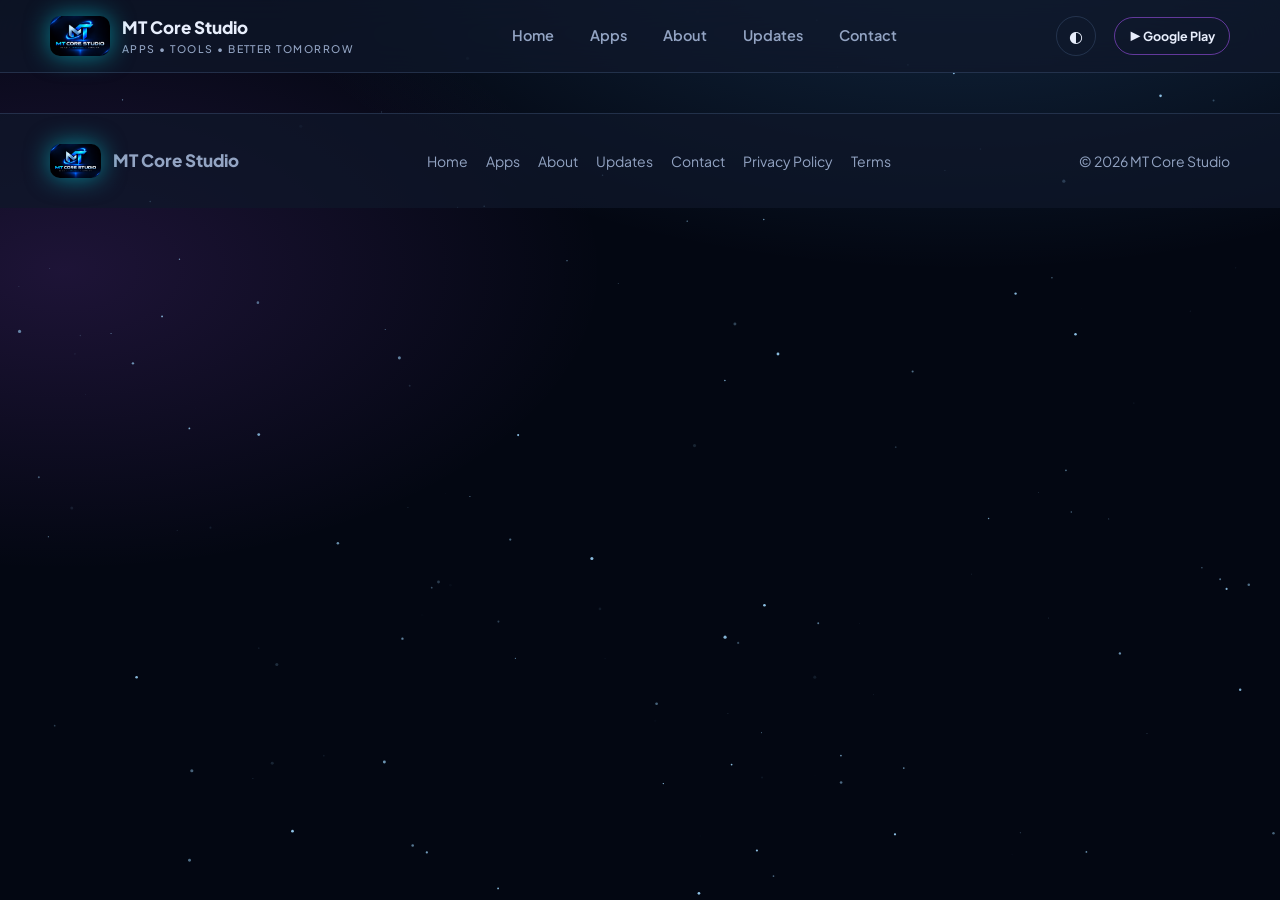
==== commit a1dfe818: "Hide admin button, add hidden /meher route" ====
--- a/index.html
+++ b/index.html
@@ -1,53 +1,243 @@
 <!doctype html>
 <html lang="en">
 <head>
-  <meta charset="UTF-8">
-  <meta name="viewport" content="width=device-width, initial-scale=1">
-  <meta name="theme-color" content="#060910">
-  <meta name="author" content="MT Core Studio">
-  <meta name="robots" content="index, follow">
-  <title>MT Core Studio | Android Apps &amp; Software Studio</title>
-  <meta name="description" content="MT Core Studio is an independent Android app developer and software studio. Explore a growing collection of useful, lightweight mobile applications built for everyday life.">
-  <link rel="canonical" href="https://mtcorestudio.rf.gd/">
-  <!-- Open Graph -->
-  <meta property="og:type" content="website">
-  <meta property="og:site_name" content="MT Core Studio">
-  <meta property="og:title" content="MT Core Studio | Android Apps &amp; Software Studio">
-  <meta property="og:description" content="Independent Android app developer and software studio building useful, lightweight mobile applications.">
-  <meta property="og:url" content="https://mtcorestudio.rf.gd/">
-  <meta property="og:image" content="https://mtcorestudio.rf.gd/assets/images/mt-core-studio-logo.png">
-  <meta property="og:image:alt" content="MT Core Studio logo">
-  <!-- Twitter -->
-  <meta name="twitter:card" content="summary">
-  <meta name="twitter:title" content="MT Core Studio | Android Apps &amp; Software Studio">
-  <meta name="twitter:description" content="Independent Android app developer and software studio building useful, lightweight mobile applications.">
-  <meta name="twitter:image" content="https://mtcorestudio.rf.gd/assets/images/mt-core-studio-logo.png">
-  <!-- Icons -->
-  <link rel="icon" type="image/svg+xml" href="./assets/images/favicon.svg">
-  <link rel="icon" type="image/png" href="./assets/images/mt-core-studio-logo.png">
-  <link rel="apple-touch-icon" href="./assets/images/mt-core-studio-logo.png">
-  <link rel="manifest" href="./site.webmanifest">
-  <!-- Fonts -->
-  <link rel="preconnect" href="https://fonts.googleapis.com">
-  <link rel="preconnect" href="https://fonts.gstatic.com" crossorigin>
-  <link rel="stylesheet" href="https://fonts.googleapis.com/css2?family=DM+Sans:wght@400;500;600;700&family=IBM+Plex+Mono:wght@400;500;600&family=Sora:wght@400;500;600;700&display=swap">
-  <!-- Apply saved theme before first paint to avoid a flash -->
-  <script>
-    (function () {
-      try {
-        if (localStorage.getItem("mt-core-studio-theme") === "light") {
-          document.documentElement.setAttribute("data-theme", "light");
-        }
-      } catch (e) {}
-    })();
-  </script>
-  <link rel="stylesheet" href="./css/style.css">
-  <link rel="stylesheet" href="./css/live.css">
-  <script type="module" src="./js/main.js"></script>
+<meta charset="UTF-8"><meta name="viewport" content="width=device-width,initial-scale=1">
+<title>MT Core Studio | Building Useful Apps for Everyday Life</title>
+<meta name="description" content="MT Core Studio builds modern Android apps that are simple, useful and made with passion.">
+<link rel="icon" type="image/svg+xml" href="assets/images/favicon.svg">
+<link rel="preconnect" href="https://fonts.googleapis.com"><link rel="preconnect" href="https://fonts.gstatic.com" crossorigin>
+<link rel="stylesheet" href="https://fonts.googleapis.com/css2?family=Plus+Jakarta+Sans:wght@400;500;600;700;800&display=swap">
+<style>
+:root{--bg:#030712;--bg2:#0b0f19;--glass:rgba(15,23,42,.75);--bd:rgba(148,190,255,.16);--tx:#e8eefc;--mu:#93a4c3;--cy:#00f2fe;--bl:#4facfe;--pu:#a855f7;--gr:#10b981;--am:#f59e0b;--g1:linear-gradient(90deg,#00f2fe,#4facfe 45%,#a855f7)}
+[data-theme=light]{--bg:#eef3fb;--bg2:#e2eaf7;--glass:rgba(255,255,255,.8);--bd:rgba(30,60,120,.16);--tx:#0e1a33;--mu:#4a5d7c}
+*{box-sizing:border-box}html{scroll-behavior:smooth}
+body{margin:0;background:radial-gradient(1200px 600px at 75% -10%,rgba(79,172,254,.22),transparent 60%),radial-gradient(900px 500px at 5% 30%,rgba(168,85,247,.16),transparent 60%),var(--bg);color:var(--tx);font:16px/1.6 "Plus Jakarta Sans",system-ui,sans-serif;-webkit-font-smoothing:antialiased;min-height:100vh}
+#stars{position:fixed;inset:0;z-index:-1;pointer-events:none}
+h1,h2,h3{margin:0;line-height:1.1;letter-spacing:-.02em}a{color:inherit;text-decoration:none}button{font:inherit;color:inherit;cursor:pointer}
+.w{width:min(1180px,calc(100% - 36px));margin-inline:auto}.gt{background:var(--g1);-webkit-background-clip:text;background-clip:text;-webkit-text-fill-color:transparent}
+.gl{background:var(--glass);backdrop-filter:blur(16px);-webkit-backdrop-filter:blur(16px);border:1px solid var(--bd);border-radius:20px}
+/* header */
+header{position:sticky;top:0;z-index:40;background:var(--glass);backdrop-filter:blur(16px);border-bottom:1px solid var(--bd)}
+.nv{display:flex;align-items:center;gap:18px;height:72px}.br{display:flex;align-items:center;gap:12px;font-weight:800;font-size:17px}.br img{height:40px;width:auto;border-radius:10px;filter:drop-shadow(0 0 12px rgba(0,242,254,.5))}.br small{display:block;font-weight:500;font-size:10.5px;color:var(--mu);letter-spacing:.14em}
+.lk{display:flex;gap:4px;margin:0 auto}.lk a{padding:8px 16px;border-radius:99px;color:var(--mu);font-weight:600;font-size:14.5px;position:relative}.lk a:hover,.lk a.on{color:var(--tx)}.lk a.on::after{content:"";position:absolute;left:18px;right:18px;bottom:2px;height:2px;background:var(--cy);box-shadow:0 0 10px var(--cy);border-radius:2px}
+.bt{display:inline-flex;align-items:center;gap:8px;padding:12px 24px;border-radius:99px;border:1px solid transparent;font-weight:700;font-size:14.5px;transition:.25s;white-space:nowrap}
+.bp{background:linear-gradient(90deg,#00b4ff,#7a5cff);color:#fff;box-shadow:0 0 24px rgba(79,172,254,.45)}.bp:hover{transform:translateY(-2px);box-shadow:0 0 38px rgba(79,172,254,.7)}
+.bo{background:transparent;border-color:rgba(168,85,247,.55);color:var(--tx)}.bo:hover{background:rgba(168,85,247,.14);box-shadow:0 0 22px rgba(168,85,247,.4)}.bs{padding:8px 14px;font-size:12.5px}
+.ib{width:40px;height:40px;border-radius:50%;border:1px solid var(--bd);background:transparent;display:grid;place-items:center}.mb{display:none}
+/* hero */
+.view{display:none;animation:vi .5s ease both}.view.on{display:block}@keyframes vi{from{opacity:0;transform:translateY(14px)}to{opacity:1;transform:none}}
+.hero{display:grid;grid-template-columns:1.05fr .95fr;gap:40px;align-items:center;padding:64px 0 48px}
+.pill{display:inline-flex;gap:8px;padding:8px 16px;border-radius:99px;border:1px solid rgba(0,242,254,.5);background:rgba(0,242,254,.07);font-size:13px;font-weight:600;animation:pl 2.4s ease-in-out infinite}@keyframes pl{50%{box-shadow:0 0 20px rgba(0,242,254,.5)}}
+.hero h1{font-size:clamp(40px,5.8vw,70px);font-weight:800;margin:20px 0}.hero p.s{color:var(--mu);font-size:18px;max-width:500px;margin:0 0 28px}.row{display:flex;gap:14px;flex-wrap:wrap}
+.st{display:grid;grid-template-columns:repeat(4,auto);gap:22px;margin-top:38px;justify-content:start}.st b{display:block;font-size:24px;font-weight:800}.st span{font-size:12.5px;color:var(--mu)}
+.ph3{position:relative;height:540px;perspective:1000px;display:grid;place-items:center}.ph{width:250px;height:510px;border-radius:38px;border:3px solid #2b3f66;background:#050a16;padding:10px;box-shadow:0 0 70px rgba(79,172,254,.45),inset 0 0 30px rgba(0,242,254,.15);transition:transform .15s;transform-style:preserve-3d}
+.ph .sc{height:100%;border-radius:28px;overflow:hidden;background:linear-gradient(160deg,#0b1a3a,#1b0f3d);display:grid;place-items:center;position:relative}.sc img{width:100%;height:100%;object-fit:cover;position:absolute;inset:0;opacity:0;transition:opacity .8s}.sc img.on{opacity:1}.sc .lg{width:46%;filter:drop-shadow(0 0 20px var(--cy))}
+.ft{position:absolute;padding:9px 16px;border-radius:14px;font-weight:700;font-size:13px;border:1px solid var(--bd);background:var(--glass);backdrop-filter:blur(10px);animation:fl 5s ease-in-out infinite}.ft:nth-of-type(1){top:70px;left:0;color:var(--bl);box-shadow:0 0 22px rgba(79,172,254,.4)}.ft:nth-of-type(2){top:200px;right:-6px;color:var(--pu);animation-delay:-1.5s;box-shadow:0 0 22px rgba(168,85,247,.4)}.ft:nth-of-type(3){bottom:70px;left:14px;color:var(--gr);animation-delay:-3s;box-shadow:0 0 22px rgba(16,185,129,.4)}@keyframes fl{50%{transform:translateY(-14px)}}
+/* sections */
+section.s{padding:56px 0}.sh{display:flex;justify-content:space-between;align-items:end;gap:16px;flex-wrap:wrap;margin-bottom:28px}.sh h2{font-size:clamp(28px,3.6vw,42px);font-weight:800}.sh p{color:var(--mu);margin:8px 0 0}.eb{font-size:12px;font-weight:700;letter-spacing:.16em;color:var(--cy);text-transform:uppercase}
+.tabs{display:flex;gap:8px;flex-wrap:wrap;margin-bottom:24px}.tb{padding:9px 18px;border-radius:99px;border:1px solid var(--bd);background:transparent;color:var(--mu);font-weight:600;font-size:14px}.tb.on,.tb:hover{color:#fff;border-color:var(--cy);background:rgba(0,242,254,.12);box-shadow:0 0 16px rgba(0,242,254,.3)}
+.grid{display:grid;grid-template-columns:repeat(auto-fill,minmax(260px,1fr));gap:20px}
+.cd{position:relative;padding:22px;transition:transform .2s,box-shadow .3s,border-color .3s;transform-style:preserve-3d;display:flex;flex-direction:column;gap:12px}.cd:hover{border-color:var(--cy);box-shadow:0 20px 50px rgba(0,0,0,.5),0 0 30px rgba(0,242,254,.25)}
+.ch{display:flex;gap:14px;align-items:center}.ic{width:58px;height:58px;border-radius:15px;object-fit:cover;flex:none;display:grid;place-items:center;font-size:28px;background:linear-gradient(135deg,var(--c1,#4facfe),var(--c2,#a855f7));box-shadow:0 0 20px rgba(79,172,254,.35)}
+.cd h3{font-size:18px}.tg{font-size:12.5px;color:var(--mu)}.cd p{margin:0;color:var(--mu);font-size:14.5px;flex:1}.tag{align-self:flex-start;padding:4px 12px;border-radius:99px;font-size:12px;font-weight:700}.tag.p{background:rgba(16,185,129,.16);color:var(--gr)}.tag.c{background:rgba(168,85,247,.18);color:#c78bff}.tag.d{background:rgba(245,158,11,.16);color:var(--am)}
+.gp{display:flex;justify-content:center;width:100%;padding:11px;border-radius:12px;border:1px solid var(--bd);font-weight:700;font-size:13px;letter-spacing:.04em;background:rgba(79,172,254,.08)}.gp:hover{border-color:var(--cy);background:rgba(0,242,254,.14)}
+.fe{display:grid;grid-template-columns:.9fr 1.1fr;gap:36px;align-items:center;padding:36px}.fe ul{list-style:none;padding:0;margin:24px 0;display:grid;gap:12px}.fe li{display:flex;gap:14px;align-items:center;padding:14px 16px;border-radius:14px;border:1px solid var(--bd);background:rgba(79,172,254,.05)}
+.fp{display:grid;place-items:center}.fp .ph{height:430px;width:215px;border-radius:32px}
+.tl{position:relative;display:grid;gap:18px;padding-left:28px}.tl::before{content:"";position:absolute;left:7px;top:6px;bottom:6px;width:2px;background:linear-gradient(var(--cy),var(--pu))}.ti{position:relative;padding:20px 22px}.ti::before{content:"";position:absolute;left:-26px;top:26px;width:12px;height:12px;border-radius:50%;background:var(--cy);box-shadow:0 0 14px var(--cy)}.ti h3{font-size:17px;margin-bottom:6px}.ti ul{margin:8px 0 0;padding-left:18px;color:var(--mu);font-size:14.5px}.vt{padding:3px 10px;border-radius:99px;background:rgba(79,172,254,.18);color:var(--bl);font-size:12px;font-weight:700;margin-right:8px}
+.tech{display:grid;grid-template-columns:repeat(auto-fit,minmax(150px,1fr));gap:16px}.tech div{padding:20px;text-align:center;font-weight:700}.tech i{display:block;font-size:30px;font-style:normal;margin-bottom:6px}
+input,textarea,select{width:100%;padding:12px 14px;border-radius:12px;border:1px solid var(--bd);background:rgba(3,7,18,.55);color:var(--tx);font:inherit;margin-top:6px}[data-theme=light] input,[data-theme=light] textarea,[data-theme=light] select{background:#fff}input:focus,textarea:focus,select:focus{outline:0;border-color:var(--cy);box-shadow:0 0 0 3px rgba(0,242,254,.15)}label{display:block;font-size:13px;color:var(--mu);font-weight:600;margin-bottom:12px}
+.two{display:grid;grid-template-columns:1fr 1fr;gap:28px}
+footer{border-top:1px solid var(--bd);margin-top:40px;padding:30px 0;background:var(--glass);color:var(--mu);font-size:14px}.fr{display:flex;justify-content:space-between;gap:18px;flex-wrap:wrap;align-items:center}.fr nav{display:flex;gap:18px;flex-wrap:wrap}.fr a:hover{color:var(--cy)}
+/* admin */
+#adm{position:fixed;inset:0;z-index:100;background:rgba(3,7,18,.82);backdrop-filter:blur(8px);display:none;padding:2.5vh 2.5vw}#adm.on{display:block;animation:vi .3s ease both}
+.ad{height:100%;display:grid;grid-template-columns:220px 1fr;grid-template-rows:62px 1fr;overflow:hidden;background:#070d1c;color:#e8eefc;--glass:rgba(15,23,42,.75);--bd:rgba(148,190,255,.16);--mu:#93a4c3;--tx:#e8eefc}
+.at{grid-column:1/3;display:flex;align-items:center;gap:14px;padding:0 20px;border-bottom:1px solid var(--bd)}.at b{font-size:16px}.at span{color:var(--mu)}.at .sp{flex:1}.dot{width:9px;height:9px;border-radius:50%;background:var(--gr);box-shadow:0 0 10px var(--gr)}
+.as{border-right:1px solid var(--bd);padding:14px 10px;display:flex;flex-direction:column;gap:4px;overflow:auto}.as button{text-align:left;padding:11px 14px;border-radius:11px;border:0;background:transparent;color:var(--mu);font-weight:600;font-size:14px}.as button:hover{background:rgba(79,172,254,.1);color:#fff}.as button.on{background:linear-gradient(90deg,rgba(79,172,254,.28),rgba(79,172,254,.06));color:#fff;box-shadow:inset 3px 0 0 var(--cy)}
+.am{overflow:auto;padding:24px}.ap{display:none}.ap.on{display:block;animation:vi .35s ease both}.am h2{font-size:22px;margin-bottom:18px}.am h3{font-size:16px;margin-bottom:12px}
+.k{display:grid;grid-template-columns:repeat(auto-fit,minmax(170px,1fr));gap:14px;margin-bottom:18px}.k div{padding:16px 18px;border-radius:14px;border:1px solid var(--bd);background:rgba(79,172,254,.06);border-left:3px solid var(--cy)}.k div:nth-child(2){border-left-color:var(--gr)}.k div:nth-child(3){border-left-color:var(--am)}.k div:nth-child(4){border-left-color:var(--pu)}.k b{display:block;font-size:26px}.k span{font-size:12px;color:var(--mu);text-transform:uppercase;letter-spacing:.06em}
+.pn{padding:20px;border-radius:16px;border:1px solid var(--bd);background:rgba(15,23,42,.6);margin-bottom:18px}.g2{display:grid;grid-template-columns:1fr 1fr;gap:18px}
+.ar{display:flex;align-items:center;gap:12px;padding:12px 14px;border:1px solid var(--bd);border-radius:14px;margin-bottom:10px;background:rgba(15,23,42,.5);flex-wrap:wrap}.ar .ic{width:44px;height:44px;font-size:21px;border-radius:12px}.ar .nm{flex:1;min-width:140px}.ar small{color:var(--mu);display:block}.ar.hid{opacity:.5}.acts{display:flex;gap:6px;flex-wrap:wrap}.acts button{padding:6px 12px;border-radius:9px;border:1px solid var(--bd);background:transparent;font-size:12.5px;font-weight:600;color:#e8eefc}.acts button:hover{border-color:var(--cy);background:rgba(0,242,254,.1)}.acts .x:hover{border-color:#f0647f;background:rgba(240,100,127,.15)}
+.gauge{width:100%;max-width:240px;margin:auto;display:block}.bars{display:flex;align-items:end;gap:10px;height:120px}.bars div{flex:1;border-radius:8px 8px 0 0;background:linear-gradient(var(--cy),var(--pu));min-height:6px;position:relative}.bars span{position:absolute;bottom:-22px;left:0;right:0;text-align:center;font-size:11px;color:var(--mu)}
+.nt{padding:14px 16px;border-radius:12px;border:1px solid rgba(245,158,11,.4);background:rgba(245,158,11,.08);font-size:14px;margin-bottom:18px}.shots{display:flex;gap:12px;flex-wrap:wrap}.shots img{height:150px;border-radius:12px;border:1px solid var(--bd);background:#0b1224}
+#toast{position:fixed;bottom:26px;left:50%;transform:translate(-50%,30px);padding:12px 20px;border-radius:14px;background:#0f1a2d;border:1px solid var(--cy);color:#fff;opacity:0;transition:.35s;z-index:200;pointer-events:none}#toast.on{opacity:1;transform:translate(-50%,0)}
+@media(max-width:900px){.hero,.fe,.two,.g2{grid-template-columns:1fr}.ph3{height:480px}.lk{display:none;position:absolute;top:72px;left:0;right:0;flex-direction:column;background:var(--bg2);padding:12px;border-bottom:1px solid var(--bd);margin:0}.lk.o{display:flex}.mb{display:grid}.gpb{display:none}.st{grid-template-columns:repeat(2,auto)}.ad{grid-template-columns:1fr;grid-template-rows:62px auto 1fr}.as{flex-direction:row;overflow-x:auto;border-right:0;border-bottom:1px solid var(--bd)}.as button{white-space:nowrap}.at{grid-column:1}}
+@media(prefers-reduced-motion:reduce){*{animation:none!important;transition:none!important}}
+</style>
 </head>
-<body data-page="home">
-  <div id="site-header"></div>
-  <main class="page-main" id="main-content" tabindex="-1"></main>
-  <div id="site-footer"></div>
+<body>
+<canvas id="stars"></canvas>
+<header><div class="w nv">
+ <a class="br" href="#/home"><img src="assets/images/mt-core-studio-logo.png" alt="MT Core Studio logo"><span>MT Core Studio<small>APPS • TOOLS • BETTER TOMORROW</small></span></a>
+ <nav class="lk" id="lk"><a href="#/home">Home</a><a href="#/apps">Apps</a><a href="#/about">About</a><a href="#/updates">Updates</a><a href="#/contact">Contact</a></nav>
+ <button class="ib" id="th" aria-label="Toggle theme" title="Theme">◐</button>
+ <a class="bt bo bs gpb" id="gp" href="#" target="_blank" rel="noopener">▶ Google Play</a>
+
+ <button class="ib mb" id="mb" aria-label="Menu">☰</button>
+</div></header>
+<main>
+<div class="view" id="v-home"><div class="w">
+ <div class="hero"><div>
+  <span class="pill">✨ Welcome to MT Core Studio</span>
+  <h1>Building <span class="gt">Useful Apps</span> for Everyday Life.</h1>
+  <p class="s">Modern Android apps, smart tools and digital experiences — made with passion, built for utility and happy users.</p>
+  <div class="row"><a class="bt bp" href="#/apps">Explore Apps →</a><a class="bt bo" href="#/about">About Studio</a></div>
+  <div class="st" id="st"></div>
+ </div><div class="ph3" id="ph3"><span class="ft">Smart Tools</span><span class="ft">Better Apps</span><span class="ft">Brighter Future</span>
+  <div class="ph" id="ph"><div class="sc" id="scr"><img class="lg" src="assets/images/mt-core-studio-logo.png" alt=""></div></div></div></div>
+ <section class="s"><div class="sh"><div><span class="eb">Our Apps</span><h2>Explore Our <span class="gt">Android Apps</span></h2><p>Useful, creative and practical apps for your daily life.</p></div><a class="bt bo bs" href="#/apps">View all apps →</a></div><div class="grid" id="g-home"></div></section>
+ <section class="s"><div class="gl fe" id="feat"></div></section>
+ <section class="s"><div class="sh"><div><span class="eb">Changelog</span><h2>Latest <span class="gt">Updates</span></h2></div><a class="bt bo bs" href="#/updates">All updates →</a></div><div class="tl" id="tl-home"></div></section>
+</div></div>
+<div class="view" id="v-apps"><div class="w"><section class="s"><div class="sh"><div><span class="eb">Portfolio</span><h2>Android <span class="gt">Apps</span></h2><p>Filter by category.</p></div></div><div class="tabs" id="tabs"></div><div class="grid" id="g-apps"></div></section></div></div>
+<div class="view" id="v-about"><div class="w"><section class="s"><div class="sh"><div><span class="eb">About</span><h2>We are <span class="gt">MT Core Studio</span></h2></div></div>
+ <div class="gl" style="padding:30px;margin-bottom:26px"><p style="margin:0;color:var(--mu);font-size:17px">We create modern Android apps that are simple, useful and make life easier. We focus on quality, performance and user satisfaction — idea, design, code, testing and support, all in one small team.</p></div>
+ <div class="sh"><div><span class="eb">Tech</span><h2>Our <span class="gt">Tech Stack</span></h2></div></div>
+ <div class="tech"><div class="gl"><i>🐦</i>Flutter</div><div class="gl"><i>🤖</i>Android</div><div class="gl"><i>✨</i>AI Integration</div><div class="gl"><i>🗄️</i>PHP / MySQL</div><div class="gl"><i>🎨</i>UI / UX Design</div></div></section></div></div>
+<div class="view" id="v-updates"><div class="w"><section class="s"><div class="sh"><div><span class="eb">Changelog</span><h2>Recent <span class="gt">Updates</span></h2></div></div><div class="tl" id="tl-all"></div></section></div></div>
+<div class="view" id="v-contact"><div class="w"><section class="s"><div class="sh"><div><span class="eb">Contact</span><h2>Get in <span class="gt">touch</span></h2><p>Questions, support or ideas — write to us.</p></div></div>
+ <div class="two"><form class="gl" style="padding:26px" id="cf"><label>Your name<input id="cn" required></label><label>Message<textarea id="cm" rows="6" required></textarea></label><button class="bt bp" type="submit">Send via email →</button></form>
+ <div class="gl" style="padding:26px"><h3>Email</h3><p id="ce" style="color:var(--mu)"></p><div id="cs"></div></div></div></section></div></div>
+</main>
+<footer><div class="w fr"><a class="br" href="#/home"><img src="assets/images/mt-core-studio-logo.png" alt="" style="height:34px"><span>MT Core Studio</span></a><nav><a href="#/home">Home</a><a href="#/apps">Apps</a><a href="#/about">About</a><a href="#/updates">Updates</a><a href="#/contact">Contact</a><a href="privacy.html">Privacy Policy</a><a href="terms.html">Terms</a></nav><span>© <span id="yr"></span> MT Core Studio</span></div></footer>
+
+<div id="adm" role="dialog" aria-label="Admin panel"><div class="ad gl">
+ <div class="at"><img src="assets/images/mt-core-studio-logo.png" alt="" style="height:30px;border-radius:7px"><b>MT Core Studio Admin <span>| Dashboard</span></b><div class="sp"></div><span class="dot" title="Local mode"></span><button class="ib" id="ax" aria-label="Close admin">✕</button></div>
+ <div class="as" id="as"><button data-p="dash" class="on">▦ Dashboard</button><button data-p="apps">☰ My Apps</button><button data-p="edit">✎ App Details</button><button data-p="media">▣ Media Library</button><button data-p="health">♥ System Health</button><button data-p="set">⚙ Settings</button></div>
+ <div class="am">
+  <div class="ap on" id="p-dash"><h2>Dashboard</h2><div class="k" id="kp"></div><div class="nt" id="nt"></div><div class="g2"><div class="pn"><h3>Apps by status</h3><div class="bars" id="bars"></div><div style="height:22px"></div></div><div class="pn"><h3>Latest changes</h3><div id="lc"></div></div></div><div class="pn"><h3>Portfolio apps</h3><div id="dl"></div></div></div>
+  <div class="ap" id="p-apps"><h2>My Apps</h2><div style="margin-bottom:14px"><button class="bt bp bs" id="na">+ Add new app</button></div><div id="al"></div></div>
+  <div class="ap" id="p-edit"><h2 id="et">Add / Edit App</h2><form class="pn" id="ef"><input type="hidden" id="f-id"><div class="g2"><label>Title<input id="f-name" required></label><label>Category<select id="f-cat"></select></label></div><label>Tagline<input id="f-tag"></label><label>Description<textarea id="f-desc" rows="3"></textarea></label><div class="g2"><label>Version<input id="f-ver" placeholder="v1.0.0"></label><label>Status<select id="f-st"><option>Published</option><option>Coming Soon</option><option>Draft</option></select></label></div><label>Google Play / store link<input id="f-url" type="url" placeholder="https://play.google.com/..."></label><label>Icon image URL (optional)<input id="f-icon"></label><label>Screenshot URLs (comma separated)<input id="f-shots"></label><div class="row"><button class="bt bp" type="submit">Save app</button><button class="bt bo" type="button" id="fc">Cancel</button></div></form></div>
+  <div class="ap" id="p-media"><h2>Media Library</h2><div id="ml"></div></div>
+  <div class="ap" id="p-health"><h2>System Health</h2><div class="g2"><div class="pn"><h3>API response</h3><svg class="gauge" viewBox="0 0 200 120"><path d="M20 100A80 80 0 0 1 180 100" fill="none" stroke="#1d2b4a" stroke-width="16" stroke-linecap="round"/><path id="gv" d="M20 100A80 80 0 0 1 180 100" fill="none" stroke="#10b981" stroke-width="16" stroke-linecap="round" stroke-dasharray="251" stroke-dashoffset="251"/><text id="gt" x="100" y="96" text-anchor="middle" fill="#fff" font-size="26" font-weight="800">–</text></svg><p style="text-align:center;color:var(--mu);margin:6px 0 0" id="gm">Not checked</p></div><div class="pn"><h3>Checks</h3><div id="hc" style="display:grid;gap:10px"></div><br><button class="bt bp bs" id="rc">Run checks</button></div></div></div>
+  <div class="ap" id="p-set"><h2>Settings</h2><form class="pn" id="sf"><h3>Hero stats (shown on the website)</h3><div class="g2"><label>Stat 1 value<input id="s-1v"></label><label>Stat 1 label<input id="s-1l"></label><label>Stat 2 value<input id="s-2v"></label><label>Stat 2 label<input id="s-2l"></label><label>Stat 3 value<input id="s-3v"></label><label>Stat 3 label<input id="s-3l"></label><label>Stat 4 value<input id="s-4v"></label><label>Stat 4 label<input id="s-4l"></label></div><label>Google Play developer page URL<input id="s-gp" type="url"></label><label>Contact email<input id="s-em" type="email"></label><button class="bt bp" type="submit">Save settings</button></form><div class="pn"><h3>Data</h3><div class="row"><button class="bt bo bs" id="ex">Export JSON</button><label class="bt bo bs" style="margin:0">Import JSON<input id="im" type="file" accept=".json" hidden></label><button class="bt bo bs" id="rs">Reset to defaults</button></div></div></div>
+ </div></div></div>
+<div id="toast" role="status"></div>
+<script>
+const KEY="mtcs_v1",$=s=>document.querySelector(s),$$=s=>[...document.querySelectorAll(s)];
+const E=s=>String(s??"").replace(/[&<>"']/g,m=>({"&":"&amp;","<":"&lt;",">":"&gt;",'"':"&quot;","'":"&#39;"}[m]));
+const A="assets/apps/";
+const seed=()=>({apps:[
+{id:"daily-spark",name:"Daily Spark",cat:"Productivity",tag:"Quotes • Motivation • Quiz",desc:"Get inspired every day with powerful quotes, motivation messages, flashcards and fun quizzes. Make your day brighter!",ver:"v1.2.0",st:"Coming Soon",url:"",icon:A+"com-dailyspark-quotes.png",shots:[A+"daily-spark-1.svg",A+"daily-spark-2.svg"],hid:false,feat:["Inspirational Quotes","Flashcards","Daily Quiz","Multiple Languages"],c:["#f59e0b","#ef4444"],e:"☀"},
+{id:"shiftsync",name:"ShiftSync",cat:"Productivity",tag:"Work • Schedule • Life",desc:"Manage your work shifts, schedules and never miss your next duty.",ver:"v1.0.5",st:"Coming Soon",url:"",icon:A+"com-trdevworks-shiftsync-app.png",shots:[A+"shift-schedule-1.svg",A+"shift-schedule-2.svg"],hid:false,c:["#4facfe","#00f2fe"],e:"🗓"},
+{id:"nursing-exam-prep",name:"Nursing Exam Preparation",cat:"Education",tag:"Study • Practice • Pass",desc:"Prepare for nursing exams with practice questions, explanations and mock tests.",ver:"v1.0.3",st:"Coming Soon",url:"",icon:A+"com-nurseexampreparation-nursing.png",shots:[A+"nursing-exam-1.svg",A+"nursing-exam-2.svg"],hid:false,c:["#a855f7","#4facfe"],e:"🩺"},
+{id:"habit-hero",name:"Habit Hero",cat:"Utility",tag:"Habits • Goals • Progress",desc:"Build better habits, track progress and become a better you.",ver:"v1.0.0",st:"Draft",url:"",icon:"",shots:[],hid:false,c:["#10b981","#84cc16"],e:"✅"},
+{id:"ruqyah-expo",name:"Ruqyah Expo",cat:"Spiritual",tag:"Islam • Healing • Peace",desc:"Listen to Ruqyah, read Quran and get spiritual guidance.",ver:"v1.0.0",st:"Coming Soon",url:"",icon:"",shots:[],hid:false,c:["#06b6d4","#6366f1"],e:"📖"}],
+log:[{app:"Daily Spark",ver:"v1.2.0",date:"2026-10-01",title:"Internal build",notes:["Daily prompt flow working on device","Archive and dark/light themes in place"]},{app:"Nursing Exam Preparation",ver:"v1.0.3",date:"2026-09-28",title:"Question bank progress",notes:["Quiz flow in progress","Study mode and progress tracking being designed"]}],
+set:{s:[["6+","Apps in portfolio"],["50K+","Happy users"],["2+","AdMob accounts"],["100%","Passion"]],gp:"",em:"trrahat03@gmail.com"}});
+let S;try{S=JSON.parse(localStorage.getItem(KEY))||seed()}catch(e){S=seed()}
+const save=()=>{try{localStorage.setItem(KEY,JSON.stringify(S))}catch(e){}render()};
+const toast=m=>{const t=$("#toast");t.textContent=m;t.classList.add("on");clearTimeout(toast.t);toast.t=setTimeout(()=>t.classList.remove("on"),2200)};
+const cats=()=>["All",...new Set(S.apps.filter(a=>!a.hid).map(a=>a.cat))];
+const stc=a=>a.st==="Published"?"p":a.st==="Draft"?"d":"c";
+const ico=a=>a.icon?`<img class="ic" src="${E(a.icon)}" alt="" loading="lazy">`:`<div class="ic" style="--c1:${(a.c||[])[0]||"#4facfe"};--c2:${(a.c||[])[1]||"#a855f7"}">${E(a.e||a.name[0])}</div>`;
+const card=a=>`<article class="cd gl"><div class="ch">${ico(a)}<div><h3>${E(a.name)}</h3><div class="tg">${E(a.tag)}</div></div></div><p>${E(a.desc)}</p><span class="tag ${stc(a)}">${a.st==="Draft"?"In development":E(a.st)}</span>${a.st==="Published"&&a.url?`<a class="gp" href="${E(a.url)}" target="_blank" rel="noopener">▶ GET IT ON GOOGLE PLAY</a>`:`<a class="gp" href="#/contact?app=${encodeURIComponent(a.name)}">🔔 GET NOTIFIED</a>`}</article>`;
+let cat="All",slide=0;
+function render(){
+ const vis=S.apps.filter(a=>!a.hid);
+ $("#st").innerHTML=S.set.s.map(([v,l])=>`<div><b class="cnt">${E(v)}</b><span>${E(l)}</span></div>`).join("");
+ $("#g-home").innerHTML=vis.slice(0,6).map(card).join("")||"<p>No apps yet.</p>";
+ if(!cats().includes(cat))cat="All";
+ $("#tabs").innerHTML=cats().map(c=>`<button class="tb ${c===cat?"on":""}" data-c="${E(c)}">${E(c)}</button>`).join("");
+ $("#g-apps").innerHTML=vis.filter(a=>cat==="All"||a.cat===cat).map(card).join("")||"<p>No apps in this category.</p>";
+ const f=vis.find(a=>a.feat)||vis[0];
+ $("#feat").innerHTML=f?`<div class="fp"><div class="ph"><div class="sc">${f.shots&&f.shots[0]?`<img class="on" src="${E(f.shots[0])}" alt="">`:`<img class="lg on" src="assets/images/mt-core-studio-logo.png" alt="" style="position:static;width:46%;height:auto">`}</div></div></div><div><span class="eb">Featured App</span><h2 style="margin:10px 0 6px;font-size:36px">${E(f.name)}</h2><div class="tg">${E(f.tag)}</div><p style="color:var(--mu)">${E(f.desc)}</p><ul>${(f.feat||["Fast & lightweight","Clean interface","Made with care"]).map(x=>`<li>✦ ${E(x)}</li>`).join("")}</ul>${f.st==="Published"&&f.url?`<a class="bt bp" href="${E(f.url)}" target="_blank" rel="noopener">View on Google Play →</a>`:`<a class="bt bp" href="#/contact?app=${encodeURIComponent(f.name)}">Get notified →</a>`}</div>`:"";
+ const lg=n=>[...S.log].sort((a,b)=>b.date.localeCompare(a.date)).slice(0,n).map(u=>`<div class="ti gl"><h3><span class="vt">${E(u.ver)}</span>${E(u.app)} — ${E(u.title)}</h3><small style="color:var(--mu)">${E(u.date)}</small><ul>${(u.notes||[]).map(x=>`<li>${E(x)}</li>`).join("")}</ul></div>`).join("")||"<p>No updates yet.</p>";
+ $("#tl-home").innerHTML=lg(3);$("#tl-all").innerHTML=lg(99);
+ const gp=S.set.gp;$("#gp").href=gp||"#";$("#gp").style.display=gp?"":"none";
+ $("#ce").textContent=S.set.em;$("#cs").innerHTML=gp?`<a class="bt bo bs" href="${E(gp)}" target="_blank" rel="noopener">▶ Google Play</a>`:"";
+ shots();admin();
+}
+function shots(){const imgs=S.apps.filter(a=>!a.hid).flatMap(a=>a.shots||[]);$("#scr").innerHTML=`<img class="lg on" src="assets/images/mt-core-studio-logo.png" alt="" style="position:static;width:46%;height:auto">`+imgs.map(s=>`<img src="${E(s)}" alt="">`).join("")}
+setInterval(()=>{const im=$$("#scr img:not(.lg)");if(!im.length)return;im.forEach(i=>i.classList.remove("on"));$("#scr .lg").style.opacity=0;im[slide++%im.length].classList.add("on")},2600);
+/* router */
+function route(){const h=(location.hash||"#/home").slice(2).split("?")[0],p=["home","apps","about","updates","contact"].includes(h)?h:"home";
+ $$(".view").forEach(v=>v.classList.toggle("on",v.id==="v-"+p));$$("#lk a").forEach(a=>a.classList.toggle("on",a.getAttribute("href")==="#/"+p));$("#lk").classList.remove("o");scrollTo({top:0});
+ if(p==="contact"){const m=new URLSearchParams((location.hash.split("?")[1]||"")).get("app");if(m)$("#cm").value=`Please notify me when ${m} launches.`}
+ if(p==="home")count()}
+function count(){$$(".cnt").forEach(n=>{const m=n.textContent.match(/^(\D*)([\d,.]+)(.*)$/);if(!m)return;const e=parseFloat(m[2].replace(/,/g,"")),t0=performance.now();(function f(t){const k=Math.min(1,(t-t0)/1200),v=Math.round(e*(1-Math.pow(1-k,3)));n.textContent=m[1]+v.toLocaleString()+m[3];if(k<1)requestAnimationFrame(f)})(t0)})}
+addEventListener("hashchange",route);
+/* ui */
+$("#mb").onclick=()=>$("#lk").classList.toggle("o");
+$("#th").onclick=()=>{const d=document.documentElement,l=d.dataset.theme==="light";l?delete d.dataset.theme:d.dataset.theme="light";try{localStorage.setItem("mtcs_theme",l?"dark":"light")}catch(e){}};
+try{if(localStorage.getItem("mtcs_theme")==="light")document.documentElement.dataset.theme="light"}catch(e){}
+$("#tabs").onclick=e=>{const b=e.target.closest("[data-c]");if(b){cat=b.dataset.c;render()}};
+$("#cf").onsubmit=e=>{e.preventDefault();location.href=`mailto:${S.set.em}?subject=${encodeURIComponent("Message from "+$("#cn").value)}&body=${encodeURIComponent($("#cm").value)}`};
+$("#yr").textContent=new Date().getFullYear();
+if(matchMedia("(hover:hover)").matches&&!matchMedia("(prefers-reduced-motion:reduce)").matches){
+ $("#ph3").addEventListener("pointermove",e=>{const r=e.currentTarget.getBoundingClientRect();$("#ph").style.transform=`rotateY(${((e.clientX-r.left)/r.width-.5)*26}deg) rotateX(${-((e.clientY-r.top)/r.height-.5)*20}deg)`});
+ $("#ph3").addEventListener("pointerleave",()=>$("#ph").style.transform="");
+ document.addEventListener("pointermove",e=>{const c=e.target.closest&&e.target.closest(".cd");if(!c)return;const r=c.getBoundingClientRect();c.style.transform=`perspective(800px) rotateX(${-((e.clientY-r.top)/r.height-.5)*8}deg) rotateY(${((e.clientX-r.left)/r.width-.5)*8}deg) translateY(-6px)`});
+ document.addEventListener("pointerout",e=>{const c=e.target.closest&&e.target.closest(".cd");if(c&&!c.contains(e.relatedTarget))c.style.transform=""})}
+/* stars */
+(()=>{const c=$("#stars"),x=c.getContext("2d");let s=[];function rs(){c.width=innerWidth;c.height=innerHeight;s=Array.from({length:Math.min(140,innerWidth/8)},()=>({x:Math.random()*c.width,y:Math.random()*c.height,r:Math.random()*1.4+.2,v:Math.random()*.15+.03,p:Math.random()*6}))}rs();addEventListener("resize",rs);
+(function f(t){x.clearRect(0,0,c.width,c.height);s.forEach(o=>{o.y+=o.v;if(o.y>c.height)o.y=0;x.globalAlpha=.4+.5*Math.sin(t/900+o.p);x.fillStyle="#9fd8ff";x.beginPath();x.arc(o.x,o.y,o.r,0,7);x.fill()});requestAnimationFrame(f)})(0)})();
+/* ADMIN */
+const ad=$("#adm"),open=v=>{ad.classList.toggle("on",v);document.body.style.overflow=v?"hidden":""};
+$("#ao").onclick=()=>open(true);$("#ax").onclick=()=>open(false);
+addEventListener("keydown",e=>{if(e.ctrlKey&&e.shiftKey&&e.key.toLowerCase()==="a"){e.preventDefault();open(!ad.classList.contains("on"))}else if(e.key==="Escape")open(false)});
+const go=p=>{$$(".ap").forEach(x=>x.classList.toggle("on",x.id==="p-"+p));$$("#as button").forEach(b=>b.classList.toggle("on",b.dataset.p===p))};
+$("#as").onclick=e=>{const b=e.target.closest("button");if(b)go(b.dataset.p)};
+const rowH=a=>`<div class="ar ${a.hid?"hid":""}">${ico(a)}<div class="nm"><b>${E(a.name)}</b><small>${E(a.cat)} · ${E(a.ver)} · ${E(a.st)}${a.hid?" · hidden":""}</small></div><div class="acts"><button data-a="view" data-i="${E(a.id)}">View</button><button data-a="edit" data-i="${E(a.id)}">Edit</button><button data-a="hide" data-i="${E(a.id)}">${a.hid?"Show":"Hide"}</button><button data-a="ver" data-i="${E(a.id)}">Update V</button><button class="x" data-a="del" data-i="${E(a.id)}">Delete</button></div></div>`;
+function admin(){const n=S.apps.length,p=S.apps.filter(a=>a.st==="Published").length;
+ $("#kp").innerHTML=`<div><b>${n}</b><span>Total apps</span></div><div><b>${p}</b><span>Published</span></div><div><b>${S.apps.filter(a=>a.st!=="Published").length}</b><span>Not live yet</span></div><div><b>${S.log.length}</b><span>Updates logged</span></div>`;
+ $("#nt").innerHTML="ℹ️ <b>Local mode:</b> changes are saved in this browser only (localStorage). Visitors on other devices will not see them. AdMob / Google Play analytics are not connected.";
+ const c={Published:0,"Coming Soon":0,Draft:0};S.apps.forEach(a=>c[a.st]=(c[a.st]||0)+1);const mx=Math.max(1,...Object.values(c));
+ $("#bars").innerHTML=Object.entries(c).map(([k,v])=>`<div style="height:${v/mx*100}%"><span>${k} (${v})</span></div>`).join("");
+ $("#lc").innerHTML=[...S.log].sort((a,b)=>b.date.localeCompare(a.date)).slice(0,4).map(u=>`<div style="margin-bottom:10px"><b>${E(u.app)} ${E(u.ver)}</b><small style="display:block;color:var(--mu)">${E(u.date)} · ${E(u.title)}</small></div>`).join("");
+ $("#dl").innerHTML=S.apps.map(rowH).join("");$("#al").innerHTML=S.apps.map(rowH).join("")||"<p>No apps.</p>";
+ $("#ml").innerHTML=S.apps.map(a=>`<div class="pn"><h3>${E(a.name)}</h3><div class="shots">${a.icon?`<img src="${E(a.icon)}" alt="" style="height:90px">`:""}${(a.shots||[]).map(s=>`<img src="${E(s)}" alt="">`).join("")||"<small style='color:var(--mu)'>No images yet. Add URLs in App Details.</small>"}</div></div>`).join("");
+ $("#f-cat").innerHTML=["Utility","Education","Productivity","Spiritual","Lifestyle","Entertainment"].map(c=>`<option>${c}</option>`).join("");
+ S.set.s.forEach((x,i)=>{$("#s-"+(i+1)+"v").value=x[0];$("#s-"+(i+1)+"l").value=x[1]});$("#s-gp").value=S.set.gp;$("#s-em").value=S.set.em}
+const fill=a=>{go("edit");$("#et").textContent=a?"Edit app":"Add new app";$("#f-id").value=a?a.id:"";$("#f-name").value=a?a.name:"";$("#f-cat").value=a?a.cat:"Utility";$("#f-tag").value=a?a.tag:"";$("#f-desc").value=a?a.desc:"";$("#f-ver").value=a?a.ver:"v1.0.0";$("#f-st").value=a?a.st:"Draft";$("#f-url").value=a?a.url:"";$("#f-icon").value=a?a.icon:"";$("#f-shots").value=a?(a.shots||[]).join(", "):""};
+$("#na").onclick=()=>fill(null);$("#fc").onclick=()=>go("apps");
+ad.addEventListener("click",e=>{const b=e.target.closest("[data-a]");if(!b)return;const a=S.apps.find(x=>x.id===b.dataset.i);if(!a)return;const k=b.dataset.a;
+ if(k==="view"){open(false);location.hash="#/apps"}else if(k==="edit")fill(a);else if(k==="hide"){a.hid=!a.hid;save();toast(a.hid?"App hidden":"App visible")}
+ else if(k==="del"){if(confirm(`Delete "${a.name}"?`)){S.apps=S.apps.filter(x=>x!==a);save();toast("App deleted")}}
+ else if(k==="ver"){const v=prompt("New version (e.g. v1.3.0):",a.ver);if(!v)return;const n=prompt("What changed? (short note)","Improvements and bug fixes");a.ver=v;S.log.push({app:a.name,ver:v,date:new Date().toISOString().slice(0,10),title:"New release",notes:[n||"Update"]});save();toast("Version updated")}});
+$("#ef").onsubmit=e=>{e.preventDefault();const id=$("#f-id").value,o={name:$("#f-name").value.trim(),cat:$("#f-cat").value,tag:$("#f-tag").value.trim(),desc:$("#f-desc").value.trim(),ver:$("#f-ver").value.trim()||"v1.0.0",st:$("#f-st").value,url:$("#f-url").value.trim(),icon:$("#f-icon").value.trim(),shots:$("#f-shots").value.split(",").map(s=>s.trim()).filter(Boolean)};
+ if(id){Object.assign(S.apps.find(a=>a.id===id),o)}else{o.id=o.name.toLowerCase().replace(/[^a-z0-9]+/g,"-")+"-"+Date.now().toString(36);o.hid=false;o.c=["#4facfe","#a855f7"];S.apps.push(o)}
+ save();go("apps");toast("App saved")};
+$("#sf").onsubmit=e=>{e.preventDefault();S.set.s=[1,2,3,4].map(i=>[$("#s-"+i+"v").value,$("#s-"+i+"l").value]);S.set.gp=$("#s-gp").value.trim();S.set.em=$("#s-em").value.trim();save();toast("Settings saved")};
+$("#ex").onclick=()=>{const a=document.createElement("a");a.href=URL.createObjectURL(new Blob([JSON.stringify(S,null,2)],{type:"application/json"}));a.download="mtcorestudio-data.json";a.click()};
+$("#im").onchange=e=>{const f=e.target.files[0];if(!f)return;f.text().then(t=>{try{const d=JSON.parse(t);if(!d.apps||!d.set)throw 0;S=d;save();toast("Imported")}catch(x){toast("Invalid file")}})};
+$("#rs").onclick=()=>{if(confirm("Reset all data to defaults?")){S=seed();save();toast("Reset")}};
+async function health(){const t=performance.now();let ok=false,ms="–";try{const r=await fetch(location.href.split("#")[0],{cache:"no-store"});ok=r.ok;ms=Math.round(performance.now()-t)}catch(e){}
+ let ls=false;try{localStorage.setItem("_t","1");localStorage.removeItem("_t");ls=true}catch(e){}
+ const g=$("#gv");g.style.strokeDashoffset=ok?251*(1-Math.max(.08,1-ms/800)):251;g.style.stroke=!ok?"#ef4444":ms<300?"#10b981":"#f59e0b";$("#gt").textContent=ok?ms+"ms":"n/a";$("#gm").textContent=ok?"Page fetch time (measured live)":"Could not fetch (open via http/https)";
+ $("#hc").innerHTML=[["Website reachable",ok],["Browser storage (admin data)",ls],["Google Play sync",null],["AdMob sync",null]].map(([n,v])=>`<div style="display:flex;justify-content:space-between"><span>${n}</span><b style="color:${v===null?"#93a4c3":v?"#10b981":"#ef4444"}">${v===null?"Not connected":v?"OK":"Failed"}</b></div>`).join("")}
+$("#rc").onclick=health;health();
+render();route();
+</script>
+<script>
+(function(){
+function handleRoute(){
+  // Hidden admin panel route: https://mtcorestudio.rf.gd/meher
+  (function(){
+if(location.pathname === '/meher' || location.hash === '#/meher'){
+function handleRoute(){
+    function handleRoute(){
+      if(location.pathname === '/meher' || location.hash === '#/meher'){
+handleRoute();
+open(false);
+open(true);
+        open(true);
+// Run on initial load
+open(false);
+      } else {
+// Run on initial load
+window.addEventListener('hashchange', handleRoute);
+window.addEventListener('popstate', handleRoute);
+// Listen for hash changes and history navigation
+        open(false);
+      }
+    }
+    // Run on initial load
+    handleRoute();
+    // Listen for hash changes and history navigation
+    window.addEventListener('hashchange', handleRoute);
+    window.addEventListener('popstate', handleRoute);
+  })();
+</script>
+
 </body>
 </html>
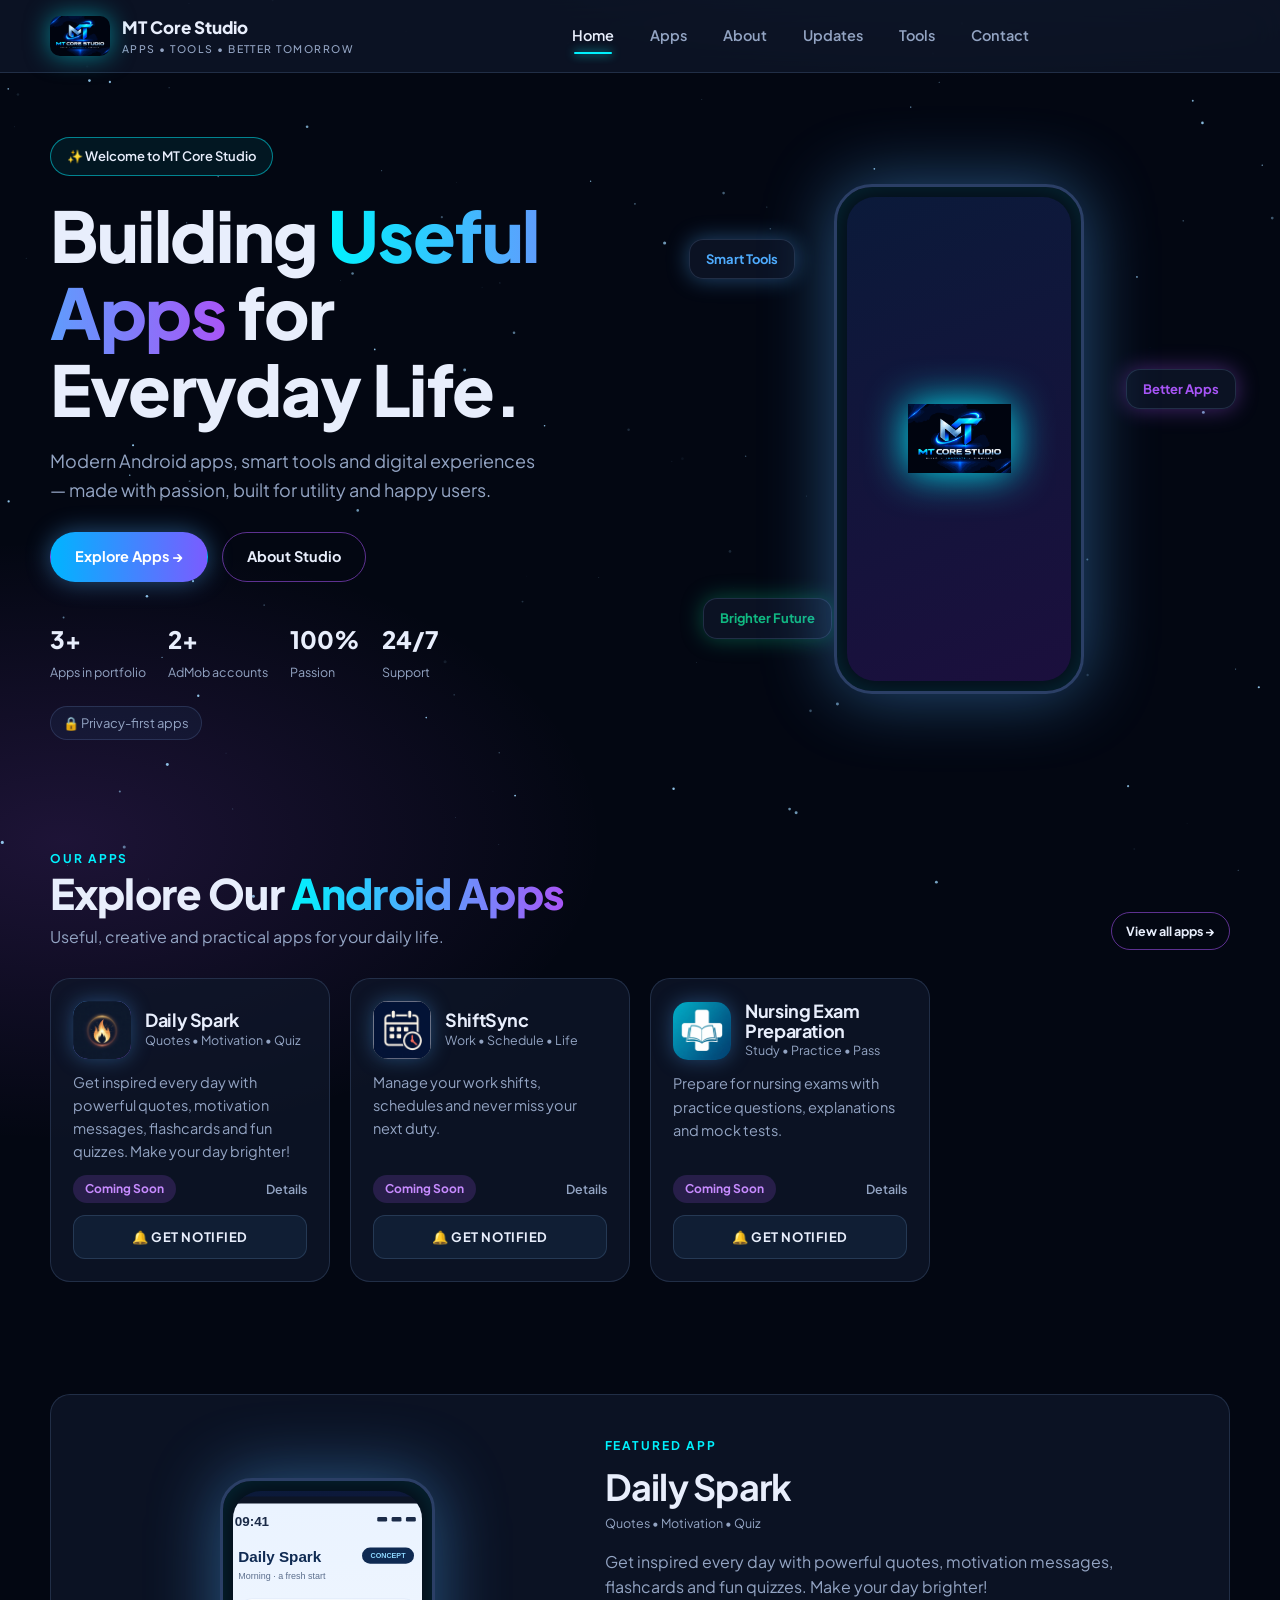
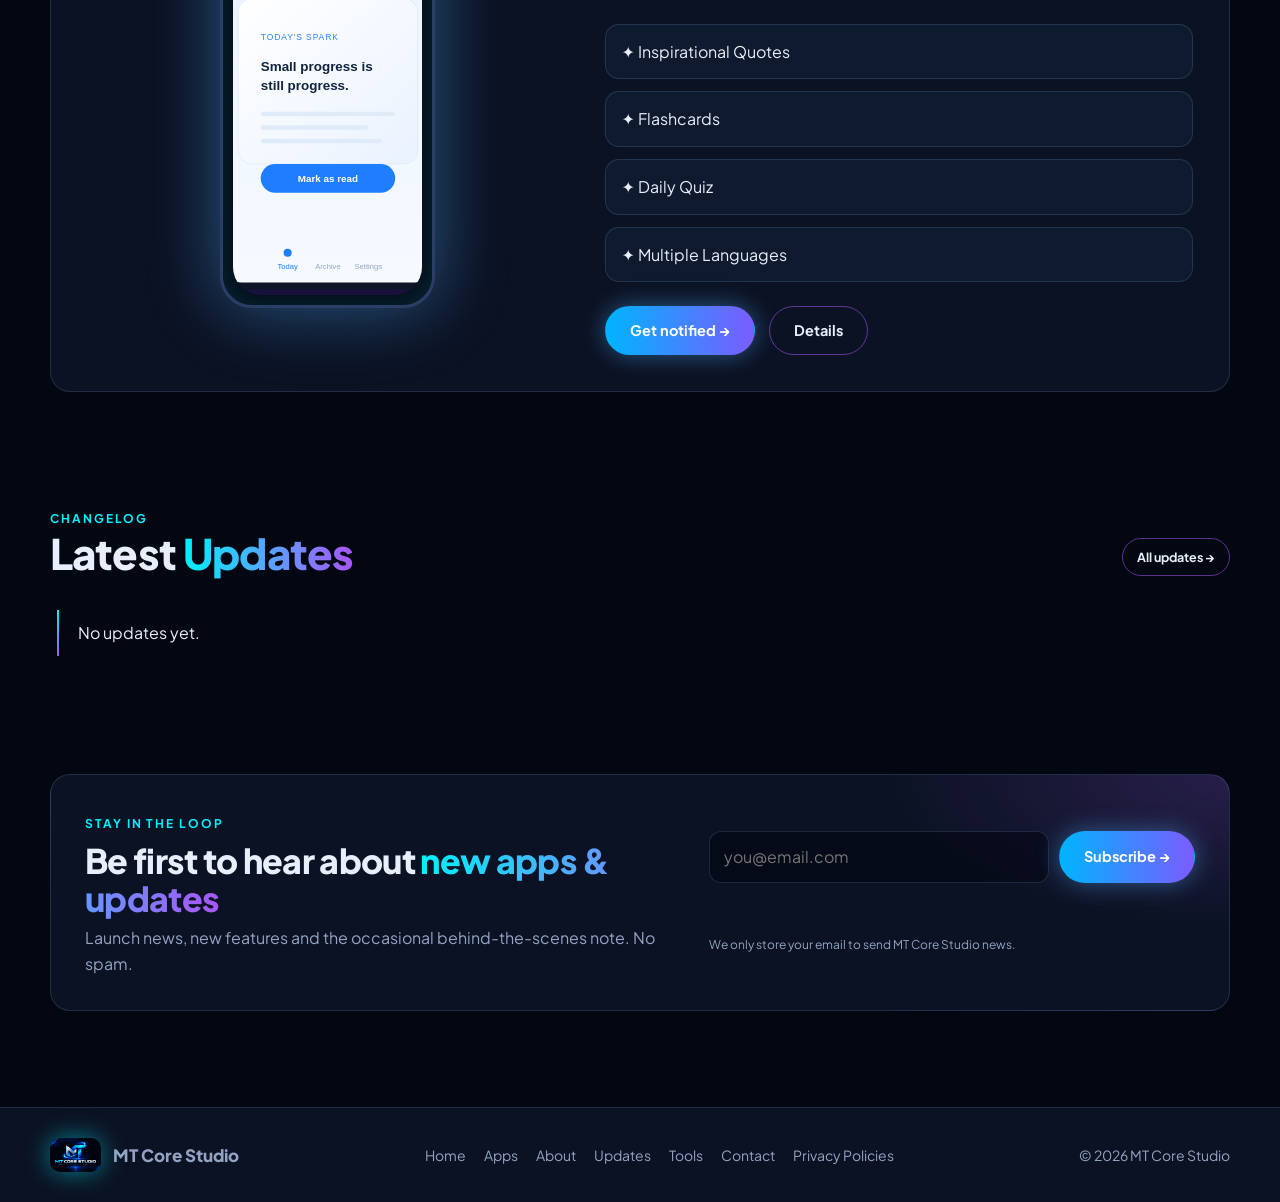
==== commit 110cbd71: "fgghf" ====
--- a/index.html
+++ b/index.html
@@ -1,80 +1,26 @@
 <!doctype html>
 <html lang="en">
 <head>
-<meta charset="UTF-8"><meta name="viewport" content="width=device-width,initial-scale=1">
+<meta charset="UTF-8"><meta name="viewport" content="width=device-width,initial-scale=1"><meta name="color-scheme" content="dark"><meta name="theme-color" content="#030712">
 <title>MT Core Studio | Building Useful Apps for Everyday Life</title>
-<meta name="description" content="MT Core Studio builds modern Android apps that are simple, useful and made with passion.">
+<meta name="description" content="MT Core Studio builds modern Android apps that are simple, useful and made with passion. Explore our apps, release notes and free developer tools.">
+<meta property="og:site_name" content="MT Core Studio"><meta property="og:type" content="website"><meta property="og:title" content="MT Core Studio | Building Useful Apps for Everyday Life"><meta property="og:description" content="Modern Android apps that are simple, useful and made with passion."><meta property="og:image" content="https://mtcorestudio.rf.gd/assets/images/icon-512.png"><meta name="twitter:card" content="summary">
 <link rel="icon" type="image/svg+xml" href="assets/images/favicon.svg">
 <link rel="preconnect" href="https://fonts.googleapis.com"><link rel="preconnect" href="https://fonts.gstatic.com" crossorigin>
+<link rel="preload" as="image" href="assets/images/mt-core-studio-logo-sm.png">
 <link rel="stylesheet" href="https://fonts.googleapis.com/css2?family=Plus+Jakarta+Sans:wght@400;500;600;700;800&display=swap">
-<style>
-:root{--bg:#030712;--bg2:#0b0f19;--glass:rgba(15,23,42,.75);--bd:rgba(148,190,255,.16);--tx:#e8eefc;--mu:#93a4c3;--cy:#00f2fe;--bl:#4facfe;--pu:#a855f7;--gr:#10b981;--am:#f59e0b;--g1:linear-gradient(90deg,#00f2fe,#4facfe 45%,#a855f7)}
-[data-theme=light]{--bg:#eef3fb;--bg2:#e2eaf7;--glass:rgba(255,255,255,.8);--bd:rgba(30,60,120,.16);--tx:#0e1a33;--mu:#4a5d7c}
-*{box-sizing:border-box}html{scroll-behavior:smooth}
-body{margin:0;background:radial-gradient(1200px 600px at 75% -10%,rgba(79,172,254,.22),transparent 60%),radial-gradient(900px 500px at 5% 30%,rgba(168,85,247,.16),transparent 60%),var(--bg);color:var(--tx);font:16px/1.6 "Plus Jakarta Sans",system-ui,sans-serif;-webkit-font-smoothing:antialiased;min-height:100vh}
-#stars{position:fixed;inset:0;z-index:-1;pointer-events:none}
-h1,h2,h3{margin:0;line-height:1.1;letter-spacing:-.02em}a{color:inherit;text-decoration:none}button{font:inherit;color:inherit;cursor:pointer}
-.w{width:min(1180px,calc(100% - 36px));margin-inline:auto}.gt{background:var(--g1);-webkit-background-clip:text;background-clip:text;-webkit-text-fill-color:transparent}
-.gl{background:var(--glass);backdrop-filter:blur(16px);-webkit-backdrop-filter:blur(16px);border:1px solid var(--bd);border-radius:20px}
-/* header */
-header{position:sticky;top:0;z-index:40;background:var(--glass);backdrop-filter:blur(16px);border-bottom:1px solid var(--bd)}
-.nv{display:flex;align-items:center;gap:18px;height:72px}.br{display:flex;align-items:center;gap:12px;font-weight:800;font-size:17px}.br img{height:40px;width:auto;border-radius:10px;filter:drop-shadow(0 0 12px rgba(0,242,254,.5))}.br small{display:block;font-weight:500;font-size:10.5px;color:var(--mu);letter-spacing:.14em}
-.lk{display:flex;gap:4px;margin:0 auto}.lk a{padding:8px 16px;border-radius:99px;color:var(--mu);font-weight:600;font-size:14.5px;position:relative}.lk a:hover,.lk a.on{color:var(--tx)}.lk a.on::after{content:"";position:absolute;left:18px;right:18px;bottom:2px;height:2px;background:var(--cy);box-shadow:0 0 10px var(--cy);border-radius:2px}
-.bt{display:inline-flex;align-items:center;gap:8px;padding:12px 24px;border-radius:99px;border:1px solid transparent;font-weight:700;font-size:14.5px;transition:.25s;white-space:nowrap}
-.bp{background:linear-gradient(90deg,#00b4ff,#7a5cff);color:#fff;box-shadow:0 0 24px rgba(79,172,254,.45)}.bp:hover{transform:translateY(-2px);box-shadow:0 0 38px rgba(79,172,254,.7)}
-.bo{background:transparent;border-color:rgba(168,85,247,.55);color:var(--tx)}.bo:hover{background:rgba(168,85,247,.14);box-shadow:0 0 22px rgba(168,85,247,.4)}.bs{padding:8px 14px;font-size:12.5px}
-.ib{width:40px;height:40px;border-radius:50%;border:1px solid var(--bd);background:transparent;display:grid;place-items:center}.mb{display:none}
-/* hero */
-.view{display:none;animation:vi .5s ease both}.view.on{display:block}@keyframes vi{from{opacity:0;transform:translateY(14px)}to{opacity:1;transform:none}}
-.hero{display:grid;grid-template-columns:1.05fr .95fr;gap:40px;align-items:center;padding:64px 0 48px}
-.pill{display:inline-flex;gap:8px;padding:8px 16px;border-radius:99px;border:1px solid rgba(0,242,254,.5);background:rgba(0,242,254,.07);font-size:13px;font-weight:600;animation:pl 2.4s ease-in-out infinite}@keyframes pl{50%{box-shadow:0 0 20px rgba(0,242,254,.5)}}
-.hero h1{font-size:clamp(40px,5.8vw,70px);font-weight:800;margin:20px 0}.hero p.s{color:var(--mu);font-size:18px;max-width:500px;margin:0 0 28px}.row{display:flex;gap:14px;flex-wrap:wrap}
-.st{display:grid;grid-template-columns:repeat(4,auto);gap:22px;margin-top:38px;justify-content:start}.st b{display:block;font-size:24px;font-weight:800}.st span{font-size:12.5px;color:var(--mu)}
-.ph3{position:relative;height:540px;perspective:1000px;display:grid;place-items:center}.ph{width:250px;height:510px;border-radius:38px;border:3px solid #2b3f66;background:#050a16;padding:10px;box-shadow:0 0 70px rgba(79,172,254,.45),inset 0 0 30px rgba(0,242,254,.15);transition:transform .15s;transform-style:preserve-3d}
-.ph .sc{height:100%;border-radius:28px;overflow:hidden;background:linear-gradient(160deg,#0b1a3a,#1b0f3d);display:grid;place-items:center;position:relative}.sc img{width:100%;height:100%;object-fit:cover;position:absolute;inset:0;opacity:0;transition:opacity .8s}.sc img.on{opacity:1}.sc .lg{width:46%;filter:drop-shadow(0 0 20px var(--cy))}
-.ft{position:absolute;padding:9px 16px;border-radius:14px;font-weight:700;font-size:13px;border:1px solid var(--bd);background:var(--glass);backdrop-filter:blur(10px);animation:fl 5s ease-in-out infinite}.ft:nth-of-type(1){top:70px;left:0;color:var(--bl);box-shadow:0 0 22px rgba(79,172,254,.4)}.ft:nth-of-type(2){top:200px;right:-6px;color:var(--pu);animation-delay:-1.5s;box-shadow:0 0 22px rgba(168,85,247,.4)}.ft:nth-of-type(3){bottom:70px;left:14px;color:var(--gr);animation-delay:-3s;box-shadow:0 0 22px rgba(16,185,129,.4)}@keyframes fl{50%{transform:translateY(-14px)}}
-/* sections */
-section.s{padding:56px 0}.sh{display:flex;justify-content:space-between;align-items:end;gap:16px;flex-wrap:wrap;margin-bottom:28px}.sh h2{font-size:clamp(28px,3.6vw,42px);font-weight:800}.sh p{color:var(--mu);margin:8px 0 0}.eb{font-size:12px;font-weight:700;letter-spacing:.16em;color:var(--cy);text-transform:uppercase}
-.tabs{display:flex;gap:8px;flex-wrap:wrap;margin-bottom:24px}.tb{padding:9px 18px;border-radius:99px;border:1px solid var(--bd);background:transparent;color:var(--mu);font-weight:600;font-size:14px}.tb.on,.tb:hover{color:#fff;border-color:var(--cy);background:rgba(0,242,254,.12);box-shadow:0 0 16px rgba(0,242,254,.3)}
-.grid{display:grid;grid-template-columns:repeat(auto-fill,minmax(260px,1fr));gap:20px}
-.cd{position:relative;padding:22px;transition:transform .2s,box-shadow .3s,border-color .3s;transform-style:preserve-3d;display:flex;flex-direction:column;gap:12px}.cd:hover{border-color:var(--cy);box-shadow:0 20px 50px rgba(0,0,0,.5),0 0 30px rgba(0,242,254,.25)}
-.ch{display:flex;gap:14px;align-items:center}.ic{width:58px;height:58px;border-radius:15px;object-fit:cover;flex:none;display:grid;place-items:center;font-size:28px;background:linear-gradient(135deg,var(--c1,#4facfe),var(--c2,#a855f7));box-shadow:0 0 20px rgba(79,172,254,.35)}
-.cd h3{font-size:18px}.tg{font-size:12.5px;color:var(--mu)}.cd p{margin:0;color:var(--mu);font-size:14.5px;flex:1}.tag{align-self:flex-start;padding:4px 12px;border-radius:99px;font-size:12px;font-weight:700}.tag.p{background:rgba(16,185,129,.16);color:var(--gr)}.tag.c{background:rgba(168,85,247,.18);color:#c78bff}.tag.d{background:rgba(245,158,11,.16);color:var(--am)}
-.gp{display:flex;justify-content:center;width:100%;padding:11px;border-radius:12px;border:1px solid var(--bd);font-weight:700;font-size:13px;letter-spacing:.04em;background:rgba(79,172,254,.08)}.gp:hover{border-color:var(--cy);background:rgba(0,242,254,.14)}
-.fe{display:grid;grid-template-columns:.9fr 1.1fr;gap:36px;align-items:center;padding:36px}.fe ul{list-style:none;padding:0;margin:24px 0;display:grid;gap:12px}.fe li{display:flex;gap:14px;align-items:center;padding:14px 16px;border-radius:14px;border:1px solid var(--bd);background:rgba(79,172,254,.05)}
-.fp{display:grid;place-items:center}.fp .ph{height:430px;width:215px;border-radius:32px}
-.tl{position:relative;display:grid;gap:18px;padding-left:28px}.tl::before{content:"";position:absolute;left:7px;top:6px;bottom:6px;width:2px;background:linear-gradient(var(--cy),var(--pu))}.ti{position:relative;padding:20px 22px}.ti::before{content:"";position:absolute;left:-26px;top:26px;width:12px;height:12px;border-radius:50%;background:var(--cy);box-shadow:0 0 14px var(--cy)}.ti h3{font-size:17px;margin-bottom:6px}.ti ul{margin:8px 0 0;padding-left:18px;color:var(--mu);font-size:14.5px}.vt{padding:3px 10px;border-radius:99px;background:rgba(79,172,254,.18);color:var(--bl);font-size:12px;font-weight:700;margin-right:8px}
-.tech{display:grid;grid-template-columns:repeat(auto-fit,minmax(150px,1fr));gap:16px}.tech div{padding:20px;text-align:center;font-weight:700}.tech i{display:block;font-size:30px;font-style:normal;margin-bottom:6px}
-input,textarea,select{width:100%;padding:12px 14px;border-radius:12px;border:1px solid var(--bd);background:rgba(3,7,18,.55);color:var(--tx);font:inherit;margin-top:6px}[data-theme=light] input,[data-theme=light] textarea,[data-theme=light] select{background:#fff}input:focus,textarea:focus,select:focus{outline:0;border-color:var(--cy);box-shadow:0 0 0 3px rgba(0,242,254,.15)}label{display:block;font-size:13px;color:var(--mu);font-weight:600;margin-bottom:12px}
-.two{display:grid;grid-template-columns:1fr 1fr;gap:28px}
-footer{border-top:1px solid var(--bd);margin-top:40px;padding:30px 0;background:var(--glass);color:var(--mu);font-size:14px}.fr{display:flex;justify-content:space-between;gap:18px;flex-wrap:wrap;align-items:center}.fr nav{display:flex;gap:18px;flex-wrap:wrap}.fr a:hover{color:var(--cy)}
-/* admin */
-#adm{position:fixed;inset:0;z-index:100;background:rgba(3,7,18,.82);backdrop-filter:blur(8px);display:none;padding:2.5vh 2.5vw}#adm.on{display:block;animation:vi .3s ease both}
-.ad{height:100%;display:grid;grid-template-columns:220px 1fr;grid-template-rows:62px 1fr;overflow:hidden;background:#070d1c;color:#e8eefc;--glass:rgba(15,23,42,.75);--bd:rgba(148,190,255,.16);--mu:#93a4c3;--tx:#e8eefc}
-.at{grid-column:1/3;display:flex;align-items:center;gap:14px;padding:0 20px;border-bottom:1px solid var(--bd)}.at b{font-size:16px}.at span{color:var(--mu)}.at .sp{flex:1}.dot{width:9px;height:9px;border-radius:50%;background:var(--gr);box-shadow:0 0 10px var(--gr)}
-.as{border-right:1px solid var(--bd);padding:14px 10px;display:flex;flex-direction:column;gap:4px;overflow:auto}.as button{text-align:left;padding:11px 14px;border-radius:11px;border:0;background:transparent;color:var(--mu);font-weight:600;font-size:14px}.as button:hover{background:rgba(79,172,254,.1);color:#fff}.as button.on{background:linear-gradient(90deg,rgba(79,172,254,.28),rgba(79,172,254,.06));color:#fff;box-shadow:inset 3px 0 0 var(--cy)}
-.am{overflow:auto;padding:24px}.ap{display:none}.ap.on{display:block;animation:vi .35s ease both}.am h2{font-size:22px;margin-bottom:18px}.am h3{font-size:16px;margin-bottom:12px}
-.k{display:grid;grid-template-columns:repeat(auto-fit,minmax(170px,1fr));gap:14px;margin-bottom:18px}.k div{padding:16px 18px;border-radius:14px;border:1px solid var(--bd);background:rgba(79,172,254,.06);border-left:3px solid var(--cy)}.k div:nth-child(2){border-left-color:var(--gr)}.k div:nth-child(3){border-left-color:var(--am)}.k div:nth-child(4){border-left-color:var(--pu)}.k b{display:block;font-size:26px}.k span{font-size:12px;color:var(--mu);text-transform:uppercase;letter-spacing:.06em}
-.pn{padding:20px;border-radius:16px;border:1px solid var(--bd);background:rgba(15,23,42,.6);margin-bottom:18px}.g2{display:grid;grid-template-columns:1fr 1fr;gap:18px}
-.ar{display:flex;align-items:center;gap:12px;padding:12px 14px;border:1px solid var(--bd);border-radius:14px;margin-bottom:10px;background:rgba(15,23,42,.5);flex-wrap:wrap}.ar .ic{width:44px;height:44px;font-size:21px;border-radius:12px}.ar .nm{flex:1;min-width:140px}.ar small{color:var(--mu);display:block}.ar.hid{opacity:.5}.acts{display:flex;gap:6px;flex-wrap:wrap}.acts button{padding:6px 12px;border-radius:9px;border:1px solid var(--bd);background:transparent;font-size:12.5px;font-weight:600;color:#e8eefc}.acts button:hover{border-color:var(--cy);background:rgba(0,242,254,.1)}.acts .x:hover{border-color:#f0647f;background:rgba(240,100,127,.15)}
-.gauge{width:100%;max-width:240px;margin:auto;display:block}.bars{display:flex;align-items:end;gap:10px;height:120px}.bars div{flex:1;border-radius:8px 8px 0 0;background:linear-gradient(var(--cy),var(--pu));min-height:6px;position:relative}.bars span{position:absolute;bottom:-22px;left:0;right:0;text-align:center;font-size:11px;color:var(--mu)}
-.nt{padding:14px 16px;border-radius:12px;border:1px solid rgba(245,158,11,.4);background:rgba(245,158,11,.08);font-size:14px;margin-bottom:18px}.shots{display:flex;gap:12px;flex-wrap:wrap}.shots img{height:150px;border-radius:12px;border:1px solid var(--bd);background:#0b1224}
-#toast{position:fixed;bottom:26px;left:50%;transform:translate(-50%,30px);padding:12px 20px;border-radius:14px;background:#0f1a2d;border:1px solid var(--cy);color:#fff;opacity:0;transition:.35s;z-index:200;pointer-events:none}#toast.on{opacity:1;transform:translate(-50%,0)}
-@media(max-width:900px){.hero,.fe,.two,.g2{grid-template-columns:1fr}.ph3{height:480px}.lk{display:none;position:absolute;top:72px;left:0;right:0;flex-direction:column;background:var(--bg2);padding:12px;border-bottom:1px solid var(--bd);margin:0}.lk.o{display:flex}.mb{display:grid}.gpb{display:none}.st{grid-template-columns:repeat(2,auto)}.ad{grid-template-columns:1fr;grid-template-rows:62px auto 1fr}.as{flex-direction:row;overflow-x:auto;border-right:0;border-bottom:1px solid var(--bd)}.as button{white-space:nowrap}.at{grid-column:1}}
-@media(prefers-reduced-motion:reduce){*{animation:none!important;transition:none!important}}
-</style>
+<link rel="stylesheet" href="site.css?v=4">
 </head>
 <body>
+<a class="skip" href="#main">Skip to content</a>
 <canvas id="stars"></canvas>
 <header><div class="w nv">
- <a class="br" href="#/home"><img src="assets/images/mt-core-studio-logo.png" alt="MT Core Studio logo"><span>MT Core Studio<small>APPS • TOOLS • BETTER TOMORROW</small></span></a>
- <nav class="lk" id="lk"><a href="#/home">Home</a><a href="#/apps">Apps</a><a href="#/about">About</a><a href="#/updates">Updates</a><a href="#/contact">Contact</a></nav>
- <button class="ib" id="th" aria-label="Toggle theme" title="Theme">◐</button>
- <a class="bt bo bs gpb" id="gp" href="#" target="_blank" rel="noopener">▶ Google Play</a>
-
+ <a class="br" href="#/home"><img src="assets/images/mt-core-studio-logo-sm.png" alt="MT Core Studio logo" width="60" height="40"><span>MT Core Studio<small>APPS • TOOLS • BETTER TOMORROW</small></span></a>
+ <nav class="lk" id="lk"><a href="#/home">Home</a><a href="#/apps">Apps</a><a href="#/about">About</a><a href="#/updates">Updates</a><a href="#/tools">Tools</a><a href="#/contact">Contact</a></nav>
+ <a class="bt bo bs gpb" id="gp" href="#" target="_blank" rel="noopener" data-play data-app="studio" data-loc="header">▶ Google Play</a>
  <button class="ib mb" id="mb" aria-label="Menu">☰</button>
 </div></header>
-<main>
+<main id="main">
 <div class="view" id="v-home"><div class="w">
  <div class="hero"><div>
   <span class="pill">✨ Welcome to MT Core Studio</span>
@@ -82,11 +28,14 @@
   <p class="s">Modern Android apps, smart tools and digital experiences — made with passion, built for utility and happy users.</p>
   <div class="row"><a class="bt bp" href="#/apps">Explore Apps →</a><a class="bt bo" href="#/about">About Studio</a></div>
   <div class="st" id="st"></div>
+  <div class="proof" id="proof"></div>
  </div><div class="ph3" id="ph3"><span class="ft">Smart Tools</span><span class="ft">Better Apps</span><span class="ft">Brighter Future</span>
-  <div class="ph" id="ph"><div class="sc" id="scr"><img class="lg" src="assets/images/mt-core-studio-logo.png" alt=""></div></div></div></div>
+  <div class="ph" id="ph"><div class="sc" id="scr"><img class="lg" src="assets/images/mt-core-studio-logo-sm.png" alt="" width="360" height="240"></div></div></div></div>
  <section class="s"><div class="sh"><div><span class="eb">Our Apps</span><h2>Explore Our <span class="gt">Android Apps</span></h2><p>Useful, creative and practical apps for your daily life.</p></div><a class="bt bo bs" href="#/apps">View all apps →</a></div><div class="grid" id="g-home"></div></section>
  <section class="s"><div class="gl fe" id="feat"></div></section>
  <section class="s"><div class="sh"><div><span class="eb">Changelog</span><h2>Latest <span class="gt">Updates</span></h2></div><a class="bt bo bs" href="#/updates">All updates →</a></div><div class="tl" id="tl-home"></div></section>
+ <section class="s"><div class="gl nlb rv"><div><span class="eb">Stay in the loop</span><h2>Be first to hear about <span class="gt">new apps &amp; updates</span></h2><p>Launch news, new features and the occasional behind-the-scenes note. No spam.</p></div>
+  <form class="nlf" data-nl data-src="home"><label class="sr" for="nl-e">Email address</label><input id="nl-e" name="email" type="email" placeholder="you@email.com" autocomplete="email" required maxlength="120"><input class="hp" name="hp" tabindex="-1" autocomplete="off" aria-hidden="true"><button class="bt bp" type="submit">Subscribe →</button><p class="nl-msg" role="status"></p><p class="fine">We only store your email to send MT Core Studio news.</p></form></div></section>
 </div></div>
 <div class="view" id="v-apps"><div class="w"><section class="s"><div class="sh"><div><span class="eb">Portfolio</span><h2>Android <span class="gt">Apps</span></h2><p>Filter by category.</p></div></div><div class="tabs" id="tabs"></div><div class="grid" id="g-apps"></div></section></div></div>
 <div class="view" id="v-about"><div class="w"><section class="s"><div class="sh"><div><span class="eb">About</span><h2>We are <span class="gt">MT Core Studio</span></h2></div></div>
@@ -94,150 +43,31 @@
  <div class="sh"><div><span class="eb">Tech</span><h2>Our <span class="gt">Tech Stack</span></h2></div></div>
  <div class="tech"><div class="gl"><i>🐦</i>Flutter</div><div class="gl"><i>🤖</i>Android</div><div class="gl"><i>✨</i>AI Integration</div><div class="gl"><i>🗄️</i>PHP / MySQL</div><div class="gl"><i>🎨</i>UI / UX Design</div></div></section></div></div>
 <div class="view" id="v-updates"><div class="w"><section class="s"><div class="sh"><div><span class="eb">Changelog</span><h2>Recent <span class="gt">Updates</span></h2></div></div><div class="tl" id="tl-all"></div></section></div></div>
+<div class="view" id="v-tools"><div class="w"><section class="s"><div class="sh"><div><span class="eb">Developer Tools</span><h2>Free tools for <span class="gt">app makers</span></h2><p>Built by us, for our own releases. Everything runs in your browser — nothing is uploaded.</p></div></div>
+ <div class="tools">
+  <div class="gl tool"><h3>🔗 Play Store link builder</h3><p>Add campaign tracking to a Google Play link so you can see which post, ad or video brought each install.</p>
+   <label>Package name<input id="u-pkg" placeholder="com.example.app" autocapitalize="off" autocomplete="off" spellcheck="false"></label>
+   <div class="g2f"><label>Source<input id="u-src" value="twitter" autocomplete="off"></label><label>Medium<input id="u-med" value="social" autocomplete="off"></label></div>
+   <label>Campaign<input id="u-cmp" value="launch" autocomplete="off"></label>
+   <div class="out" id="u-out" aria-live="polite">Enter a package name to build your link.</div>
+   <div class="row"><button class="bt bo bs" id="u-copy" type="button">Copy link</button><button class="bt bo bs" id="u-html" type="button">Copy HTML button</button></div></div>
+  <div class="gl tool"><h3>✅ app-ads.txt checker</h3><p>Paste AdMob publisher IDs (one per line) or a full app-ads.txt. We validate every line and build a clean file.</p>
+   <label>Your IDs or file<textarea id="a-in" rows="6" spellcheck="false" placeholder="pub-1234567890123456&#10;ca-app-pub-1234567890123456~1234567890&#10;google.com, pub-1234567890123456, DIRECT, f08c47fec0942fa0"></textarea></label>
+   <div class="out" id="a-out" aria-live="polite"><span class="cm">Results appear here.</span></div>
+   <div class="row"><button class="bt bo bs" id="a-copy" type="button">Copy clean file</button></div>
+   <p class="fine">Host the file at <b>yourdomain.com/app-ads.txt</b>, and use that same domain as the developer website on your Play Store listing.</p></div>
+ </div></section></div></div>
 <div class="view" id="v-contact"><div class="w"><section class="s"><div class="sh"><div><span class="eb">Contact</span><h2>Get in <span class="gt">touch</span></h2><p>Questions, support or ideas — write to us.</p></div></div>
  <div class="two"><form class="gl" style="padding:26px" id="cf"><label>Your name<input id="cn" required></label><label>Message<textarea id="cm" rows="6" required></textarea></label><button class="bt bp" type="submit">Send via email →</button></form>
  <div class="gl" style="padding:26px"><h3>Email</h3><p id="ce" style="color:var(--mu)"></p><div id="cs"></div></div></div></section></div></div>
 </main>
-<footer><div class="w fr"><a class="br" href="#/home"><img src="assets/images/mt-core-studio-logo.png" alt="" style="height:34px"><span>MT Core Studio</span></a><nav><a href="#/home">Home</a><a href="#/apps">Apps</a><a href="#/about">About</a><a href="#/updates">Updates</a><a href="#/contact">Contact</a><a href="privacy.html">Privacy Policy</a><a href="terms.html">Terms</a></nav><span>© <span id="yr"></span> MT Core Studio</span></div></footer>
+<footer><div class="w fr"><a class="br" href="#/home"><img src="assets/images/mt-core-studio-logo-sm.png" alt="" width="51" height="34" style="height:34px"><span>MT Core Studio</span></a><nav><a href="#/home">Home</a><a href="#/apps">Apps</a><a href="#/about">About</a><a href="#/updates">Updates</a><a href="#/tools">Tools</a><a href="#/contact">Contact</a><a href="privacy/">Privacy Policies</a></nav><span>© <span id="yr"></span> MT Core Studio</span></div></footer>
 
-<div id="adm" role="dialog" aria-label="Admin panel"><div class="ad gl">
- <div class="at"><img src="assets/images/mt-core-studio-logo.png" alt="" style="height:30px;border-radius:7px"><b>MT Core Studio Admin <span>| Dashboard</span></b><div class="sp"></div><span class="dot" title="Local mode"></span><button class="ib" id="ax" aria-label="Close admin">✕</button></div>
- <div class="as" id="as"><button data-p="dash" class="on">▦ Dashboard</button><button data-p="apps">☰ My Apps</button><button data-p="edit">✎ App Details</button><button data-p="media">▣ Media Library</button><button data-p="health">♥ System Health</button><button data-p="set">⚙ Settings</button></div>
- <div class="am">
-  <div class="ap on" id="p-dash"><h2>Dashboard</h2><div class="k" id="kp"></div><div class="nt" id="nt"></div><div class="g2"><div class="pn"><h3>Apps by status</h3><div class="bars" id="bars"></div><div style="height:22px"></div></div><div class="pn"><h3>Latest changes</h3><div id="lc"></div></div></div><div class="pn"><h3>Portfolio apps</h3><div id="dl"></div></div></div>
-  <div class="ap" id="p-apps"><h2>My Apps</h2><div style="margin-bottom:14px"><button class="bt bp bs" id="na">+ Add new app</button></div><div id="al"></div></div>
-  <div class="ap" id="p-edit"><h2 id="et">Add / Edit App</h2><form class="pn" id="ef"><input type="hidden" id="f-id"><div class="g2"><label>Title<input id="f-name" required></label><label>Category<select id="f-cat"></select></label></div><label>Tagline<input id="f-tag"></label><label>Description<textarea id="f-desc" rows="3"></textarea></label><div class="g2"><label>Version<input id="f-ver" placeholder="v1.0.0"></label><label>Status<select id="f-st"><option>Published</option><option>Coming Soon</option><option>Draft</option></select></label></div><label>Google Play / store link<input id="f-url" type="url" placeholder="https://play.google.com/..."></label><label>Icon image URL (optional)<input id="f-icon"></label><label>Screenshot URLs (comma separated)<input id="f-shots"></label><div class="row"><button class="bt bp" type="submit">Save app</button><button class="bt bo" type="button" id="fc">Cancel</button></div></form></div>
-  <div class="ap" id="p-media"><h2>Media Library</h2><div id="ml"></div></div>
-  <div class="ap" id="p-health"><h2>System Health</h2><div class="g2"><div class="pn"><h3>API response</h3><svg class="gauge" viewBox="0 0 200 120"><path d="M20 100A80 80 0 0 1 180 100" fill="none" stroke="#1d2b4a" stroke-width="16" stroke-linecap="round"/><path id="gv" d="M20 100A80 80 0 0 1 180 100" fill="none" stroke="#10b981" stroke-width="16" stroke-linecap="round" stroke-dasharray="251" stroke-dashoffset="251"/><text id="gt" x="100" y="96" text-anchor="middle" fill="#fff" font-size="26" font-weight="800">–</text></svg><p style="text-align:center;color:var(--mu);margin:6px 0 0" id="gm">Not checked</p></div><div class="pn"><h3>Checks</h3><div id="hc" style="display:grid;gap:10px"></div><br><button class="bt bp bs" id="rc">Run checks</button></div></div></div>
-  <div class="ap" id="p-set"><h2>Settings</h2><form class="pn" id="sf"><h3>Hero stats (shown on the website)</h3><div class="g2"><label>Stat 1 value<input id="s-1v"></label><label>Stat 1 label<input id="s-1l"></label><label>Stat 2 value<input id="s-2v"></label><label>Stat 2 label<input id="s-2l"></label><label>Stat 3 value<input id="s-3v"></label><label>Stat 3 label<input id="s-3l"></label><label>Stat 4 value<input id="s-4v"></label><label>Stat 4 label<input id="s-4l"></label></div><label>Google Play developer page URL<input id="s-gp" type="url"></label><label>Contact email<input id="s-em" type="email"></label><button class="bt bp" type="submit">Save settings</button></form><div class="pn"><h3>Data</h3><div class="row"><button class="bt bo bs" id="ex">Export JSON</button><label class="bt bo bs" style="margin:0">Import JSON<input id="im" type="file" accept=".json" hidden></label><button class="bt bo bs" id="rs">Reset to defaults</button></div></div></div>
- </div></div></div>
+<dialog id="nd" aria-labelledby="ndt"><div class="db"><button class="dx" id="ndx" type="button" aria-label="Close">✕</button><h3 id="ndt">Get notified</h3><p id="ndp"></p>
+ <form class="nlf" data-nl data-src="notify" id="ndf"><label class="sr" for="nde">Email address</label><input id="nde" name="email" type="email" placeholder="you@email.com" autocomplete="email" required maxlength="120"><input class="hp" name="hp" tabindex="-1" autocomplete="off" aria-hidden="true"><button class="bt bp" type="submit">Notify me →</button><p class="nl-msg" role="status"></p></form>
+ <p class="fine">We only store your email to tell you about this launch.</p></div></dialog>
 <div id="toast" role="status"></div>
-<script>
-const KEY="mtcs_v1",$=s=>document.querySelector(s),$$=s=>[...document.querySelectorAll(s)];
-const E=s=>String(s??"").replace(/[&<>"']/g,m=>({"&":"&amp;","<":"&lt;",">":"&gt;",'"':"&quot;","'":"&#39;"}[m]));
-const A="assets/apps/";
-const seed=()=>({apps:[
-{id:"daily-spark",name:"Daily Spark",cat:"Productivity",tag:"Quotes • Motivation • Quiz",desc:"Get inspired every day with powerful quotes, motivation messages, flashcards and fun quizzes. Make your day brighter!",ver:"v1.2.0",st:"Coming Soon",url:"",icon:A+"com-dailyspark-quotes.png",shots:[A+"daily-spark-1.svg",A+"daily-spark-2.svg"],hid:false,feat:["Inspirational Quotes","Flashcards","Daily Quiz","Multiple Languages"],c:["#f59e0b","#ef4444"],e:"☀"},
-{id:"shiftsync",name:"ShiftSync",cat:"Productivity",tag:"Work • Schedule • Life",desc:"Manage your work shifts, schedules and never miss your next duty.",ver:"v1.0.5",st:"Coming Soon",url:"",icon:A+"com-trdevworks-shiftsync-app.png",shots:[A+"shift-schedule-1.svg",A+"shift-schedule-2.svg"],hid:false,c:["#4facfe","#00f2fe"],e:"🗓"},
-{id:"nursing-exam-prep",name:"Nursing Exam Preparation",cat:"Education",tag:"Study • Practice • Pass",desc:"Prepare for nursing exams with practice questions, explanations and mock tests.",ver:"v1.0.3",st:"Coming Soon",url:"",icon:A+"com-nurseexampreparation-nursing.png",shots:[A+"nursing-exam-1.svg",A+"nursing-exam-2.svg"],hid:false,c:["#a855f7","#4facfe"],e:"🩺"},
-{id:"habit-hero",name:"Habit Hero",cat:"Utility",tag:"Habits • Goals • Progress",desc:"Build better habits, track progress and become a better you.",ver:"v1.0.0",st:"Draft",url:"",icon:"",shots:[],hid:false,c:["#10b981","#84cc16"],e:"✅"},
-{id:"ruqyah-expo",name:"Ruqyah Expo",cat:"Spiritual",tag:"Islam • Healing • Peace",desc:"Listen to Ruqyah, read Quran and get spiritual guidance.",ver:"v1.0.0",st:"Coming Soon",url:"",icon:"",shots:[],hid:false,c:["#06b6d4","#6366f1"],e:"📖"}],
-log:[{app:"Daily Spark",ver:"v1.2.0",date:"2026-10-01",title:"Internal build",notes:["Daily prompt flow working on device","Archive and dark/light themes in place"]},{app:"Nursing Exam Preparation",ver:"v1.0.3",date:"2026-09-28",title:"Question bank progress",notes:["Quiz flow in progress","Study mode and progress tracking being designed"]}],
-set:{s:[["6+","Apps in portfolio"],["50K+","Happy users"],["2+","AdMob accounts"],["100%","Passion"]],gp:"",em:"trrahat03@gmail.com"}});
-let S;try{S=JSON.parse(localStorage.getItem(KEY))||seed()}catch(e){S=seed()}
-const save=()=>{try{localStorage.setItem(KEY,JSON.stringify(S))}catch(e){}render()};
-const toast=m=>{const t=$("#toast");t.textContent=m;t.classList.add("on");clearTimeout(toast.t);toast.t=setTimeout(()=>t.classList.remove("on"),2200)};
-const cats=()=>["All",...new Set(S.apps.filter(a=>!a.hid).map(a=>a.cat))];
-const stc=a=>a.st==="Published"?"p":a.st==="Draft"?"d":"c";
-const ico=a=>a.icon?`<img class="ic" src="${E(a.icon)}" alt="" loading="lazy">`:`<div class="ic" style="--c1:${(a.c||[])[0]||"#4facfe"};--c2:${(a.c||[])[1]||"#a855f7"}">${E(a.e||a.name[0])}</div>`;
-const card=a=>`<article class="cd gl"><div class="ch">${ico(a)}<div><h3>${E(a.name)}</h3><div class="tg">${E(a.tag)}</div></div></div><p>${E(a.desc)}</p><span class="tag ${stc(a)}">${a.st==="Draft"?"In development":E(a.st)}</span>${a.st==="Published"&&a.url?`<a class="gp" href="${E(a.url)}" target="_blank" rel="noopener">▶ GET IT ON GOOGLE PLAY</a>`:`<a class="gp" href="#/contact?app=${encodeURIComponent(a.name)}">🔔 GET NOTIFIED</a>`}</article>`;
-let cat="All",slide=0;
-function render(){
- const vis=S.apps.filter(a=>!a.hid);
- $("#st").innerHTML=S.set.s.map(([v,l])=>`<div><b class="cnt">${E(v)}</b><span>${E(l)}</span></div>`).join("");
- $("#g-home").innerHTML=vis.slice(0,6).map(card).join("")||"<p>No apps yet.</p>";
- if(!cats().includes(cat))cat="All";
- $("#tabs").innerHTML=cats().map(c=>`<button class="tb ${c===cat?"on":""}" data-c="${E(c)}">${E(c)}</button>`).join("");
- $("#g-apps").innerHTML=vis.filter(a=>cat==="All"||a.cat===cat).map(card).join("")||"<p>No apps in this category.</p>";
- const f=vis.find(a=>a.feat)||vis[0];
- $("#feat").innerHTML=f?`<div class="fp"><div class="ph"><div class="sc">${f.shots&&f.shots[0]?`<img class="on" src="${E(f.shots[0])}" alt="">`:`<img class="lg on" src="assets/images/mt-core-studio-logo.png" alt="" style="position:static;width:46%;height:auto">`}</div></div></div><div><span class="eb">Featured App</span><h2 style="margin:10px 0 6px;font-size:36px">${E(f.name)}</h2><div class="tg">${E(f.tag)}</div><p style="color:var(--mu)">${E(f.desc)}</p><ul>${(f.feat||["Fast & lightweight","Clean interface","Made with care"]).map(x=>`<li>✦ ${E(x)}</li>`).join("")}</ul>${f.st==="Published"&&f.url?`<a class="bt bp" href="${E(f.url)}" target="_blank" rel="noopener">View on Google Play →</a>`:`<a class="bt bp" href="#/contact?app=${encodeURIComponent(f.name)}">Get notified →</a>`}</div>`:"";
- const lg=n=>[...S.log].sort((a,b)=>b.date.localeCompare(a.date)).slice(0,n).map(u=>`<div class="ti gl"><h3><span class="vt">${E(u.ver)}</span>${E(u.app)} — ${E(u.title)}</h3><small style="color:var(--mu)">${E(u.date)}</small><ul>${(u.notes||[]).map(x=>`<li>${E(x)}</li>`).join("")}</ul></div>`).join("")||"<p>No updates yet.</p>";
- $("#tl-home").innerHTML=lg(3);$("#tl-all").innerHTML=lg(99);
- const gp=S.set.gp;$("#gp").href=gp||"#";$("#gp").style.display=gp?"":"none";
- $("#ce").textContent=S.set.em;$("#cs").innerHTML=gp?`<a class="bt bo bs" href="${E(gp)}" target="_blank" rel="noopener">▶ Google Play</a>`:"";
- shots();admin();
-}
-function shots(){const imgs=S.apps.filter(a=>!a.hid).flatMap(a=>a.shots||[]);$("#scr").innerHTML=`<img class="lg on" src="assets/images/mt-core-studio-logo.png" alt="" style="position:static;width:46%;height:auto">`+imgs.map(s=>`<img src="${E(s)}" alt="">`).join("")}
-setInterval(()=>{const im=$$("#scr img:not(.lg)");if(!im.length)return;im.forEach(i=>i.classList.remove("on"));$("#scr .lg").style.opacity=0;im[slide++%im.length].classList.add("on")},2600);
-/* router */
-function route(){const h=(location.hash||"#/home").slice(2).split("?")[0],p=["home","apps","about","updates","contact"].includes(h)?h:"home";
- $$(".view").forEach(v=>v.classList.toggle("on",v.id==="v-"+p));$$("#lk a").forEach(a=>a.classList.toggle("on",a.getAttribute("href")==="#/"+p));$("#lk").classList.remove("o");scrollTo({top:0});
- if(p==="contact"){const m=new URLSearchParams((location.hash.split("?")[1]||"")).get("app");if(m)$("#cm").value=`Please notify me when ${m} launches.`}
- if(p==="home")count()}
-function count(){$$(".cnt").forEach(n=>{const m=n.textContent.match(/^(\D*)([\d,.]+)(.*)$/);if(!m)return;const e=parseFloat(m[2].replace(/,/g,"")),t0=performance.now();(function f(t){const k=Math.min(1,(t-t0)/1200),v=Math.round(e*(1-Math.pow(1-k,3)));n.textContent=m[1]+v.toLocaleString()+m[3];if(k<1)requestAnimationFrame(f)})(t0)})}
-addEventListener("hashchange",route);
-/* ui */
-$("#mb").onclick=()=>$("#lk").classList.toggle("o");
-$("#th").onclick=()=>{const d=document.documentElement,l=d.dataset.theme==="light";l?delete d.dataset.theme:d.dataset.theme="light";try{localStorage.setItem("mtcs_theme",l?"dark":"light")}catch(e){}};
-try{if(localStorage.getItem("mtcs_theme")==="light")document.documentElement.dataset.theme="light"}catch(e){}
-$("#tabs").onclick=e=>{const b=e.target.closest("[data-c]");if(b){cat=b.dataset.c;render()}};
-$("#cf").onsubmit=e=>{e.preventDefault();location.href=`mailto:${S.set.em}?subject=${encodeURIComponent("Message from "+$("#cn").value)}&body=${encodeURIComponent($("#cm").value)}`};
-$("#yr").textContent=new Date().getFullYear();
-if(matchMedia("(hover:hover)").matches&&!matchMedia("(prefers-reduced-motion:reduce)").matches){
- $("#ph3").addEventListener("pointermove",e=>{const r=e.currentTarget.getBoundingClientRect();$("#ph").style.transform=`rotateY(${((e.clientX-r.left)/r.width-.5)*26}deg) rotateX(${-((e.clientY-r.top)/r.height-.5)*20}deg)`});
- $("#ph3").addEventListener("pointerleave",()=>$("#ph").style.transform="");
- document.addEventListener("pointermove",e=>{const c=e.target.closest&&e.target.closest(".cd");if(!c)return;const r=c.getBoundingClientRect();c.style.transform=`perspective(800px) rotateX(${-((e.clientY-r.top)/r.height-.5)*8}deg) rotateY(${((e.clientX-r.left)/r.width-.5)*8}deg) translateY(-6px)`});
- document.addEventListener("pointerout",e=>{const c=e.target.closest&&e.target.closest(".cd");if(c&&!c.contains(e.relatedTarget))c.style.transform=""})}
-/* stars */
-(()=>{const c=$("#stars"),x=c.getContext("2d");let s=[];function rs(){c.width=innerWidth;c.height=innerHeight;s=Array.from({length:Math.min(140,innerWidth/8)},()=>({x:Math.random()*c.width,y:Math.random()*c.height,r:Math.random()*1.4+.2,v:Math.random()*.15+.03,p:Math.random()*6}))}rs();addEventListener("resize",rs);
-(function f(t){x.clearRect(0,0,c.width,c.height);s.forEach(o=>{o.y+=o.v;if(o.y>c.height)o.y=0;x.globalAlpha=.4+.5*Math.sin(t/900+o.p);x.fillStyle="#9fd8ff";x.beginPath();x.arc(o.x,o.y,o.r,0,7);x.fill()});requestAnimationFrame(f)})(0)})();
-/* ADMIN */
-const ad=$("#adm"),open=v=>{ad.classList.toggle("on",v);document.body.style.overflow=v?"hidden":""};
-$("#ao").onclick=()=>open(true);$("#ax").onclick=()=>open(false);
-addEventListener("keydown",e=>{if(e.ctrlKey&&e.shiftKey&&e.key.toLowerCase()==="a"){e.preventDefault();open(!ad.classList.contains("on"))}else if(e.key==="Escape")open(false)});
-const go=p=>{$$(".ap").forEach(x=>x.classList.toggle("on",x.id==="p-"+p));$$("#as button").forEach(b=>b.classList.toggle("on",b.dataset.p===p))};
-$("#as").onclick=e=>{const b=e.target.closest("button");if(b)go(b.dataset.p)};
-const rowH=a=>`<div class="ar ${a.hid?"hid":""}">${ico(a)}<div class="nm"><b>${E(a.name)}</b><small>${E(a.cat)} · ${E(a.ver)} · ${E(a.st)}${a.hid?" · hidden":""}</small></div><div class="acts"><button data-a="view" data-i="${E(a.id)}">View</button><button data-a="edit" data-i="${E(a.id)}">Edit</button><button data-a="hide" data-i="${E(a.id)}">${a.hid?"Show":"Hide"}</button><button data-a="ver" data-i="${E(a.id)}">Update V</button><button class="x" data-a="del" data-i="${E(a.id)}">Delete</button></div></div>`;
-function admin(){const n=S.apps.length,p=S.apps.filter(a=>a.st==="Published").length;
- $("#kp").innerHTML=`<div><b>${n}</b><span>Total apps</span></div><div><b>${p}</b><span>Published</span></div><div><b>${S.apps.filter(a=>a.st!=="Published").length}</b><span>Not live yet</span></div><div><b>${S.log.length}</b><span>Updates logged</span></div>`;
- $("#nt").innerHTML="ℹ️ <b>Local mode:</b> changes are saved in this browser only (localStorage). Visitors on other devices will not see them. AdMob / Google Play analytics are not connected.";
- const c={Published:0,"Coming Soon":0,Draft:0};S.apps.forEach(a=>c[a.st]=(c[a.st]||0)+1);const mx=Math.max(1,...Object.values(c));
- $("#bars").innerHTML=Object.entries(c).map(([k,v])=>`<div style="height:${v/mx*100}%"><span>${k} (${v})</span></div>`).join("");
- $("#lc").innerHTML=[...S.log].sort((a,b)=>b.date.localeCompare(a.date)).slice(0,4).map(u=>`<div style="margin-bottom:10px"><b>${E(u.app)} ${E(u.ver)}</b><small style="display:block;color:var(--mu)">${E(u.date)} · ${E(u.title)}</small></div>`).join("");
- $("#dl").innerHTML=S.apps.map(rowH).join("");$("#al").innerHTML=S.apps.map(rowH).join("")||"<p>No apps.</p>";
- $("#ml").innerHTML=S.apps.map(a=>`<div class="pn"><h3>${E(a.name)}</h3><div class="shots">${a.icon?`<img src="${E(a.icon)}" alt="" style="height:90px">`:""}${(a.shots||[]).map(s=>`<img src="${E(s)}" alt="">`).join("")||"<small style='color:var(--mu)'>No images yet. Add URLs in App Details.</small>"}</div></div>`).join("");
- $("#f-cat").innerHTML=["Utility","Education","Productivity","Spiritual","Lifestyle","Entertainment"].map(c=>`<option>${c}</option>`).join("");
- S.set.s.forEach((x,i)=>{$("#s-"+(i+1)+"v").value=x[0];$("#s-"+(i+1)+"l").value=x[1]});$("#s-gp").value=S.set.gp;$("#s-em").value=S.set.em}
-const fill=a=>{go("edit");$("#et").textContent=a?"Edit app":"Add new app";$("#f-id").value=a?a.id:"";$("#f-name").value=a?a.name:"";$("#f-cat").value=a?a.cat:"Utility";$("#f-tag").value=a?a.tag:"";$("#f-desc").value=a?a.desc:"";$("#f-ver").value=a?a.ver:"v1.0.0";$("#f-st").value=a?a.st:"Draft";$("#f-url").value=a?a.url:"";$("#f-icon").value=a?a.icon:"";$("#f-shots").value=a?(a.shots||[]).join(", "):""};
-$("#na").onclick=()=>fill(null);$("#fc").onclick=()=>go("apps");
-ad.addEventListener("click",e=>{const b=e.target.closest("[data-a]");if(!b)return;const a=S.apps.find(x=>x.id===b.dataset.i);if(!a)return;const k=b.dataset.a;
- if(k==="view"){open(false);location.hash="#/apps"}else if(k==="edit")fill(a);else if(k==="hide"){a.hid=!a.hid;save();toast(a.hid?"App hidden":"App visible")}
- else if(k==="del"){if(confirm(`Delete "${a.name}"?`)){S.apps=S.apps.filter(x=>x!==a);save();toast("App deleted")}}
- else if(k==="ver"){const v=prompt("New version (e.g. v1.3.0):",a.ver);if(!v)return;const n=prompt("What changed? (short note)","Improvements and bug fixes");a.ver=v;S.log.push({app:a.name,ver:v,date:new Date().toISOString().slice(0,10),title:"New release",notes:[n||"Update"]});save();toast("Version updated")}});
-$("#ef").onsubmit=e=>{e.preventDefault();const id=$("#f-id").value,o={name:$("#f-name").value.trim(),cat:$("#f-cat").value,tag:$("#f-tag").value.trim(),desc:$("#f-desc").value.trim(),ver:$("#f-ver").value.trim()||"v1.0.0",st:$("#f-st").value,url:$("#f-url").value.trim(),icon:$("#f-icon").value.trim(),shots:$("#f-shots").value.split(",").map(s=>s.trim()).filter(Boolean)};
- if(id){Object.assign(S.apps.find(a=>a.id===id),o)}else{o.id=o.name.toLowerCase().replace(/[^a-z0-9]+/g,"-")+"-"+Date.now().toString(36);o.hid=false;o.c=["#4facfe","#a855f7"];S.apps.push(o)}
- save();go("apps");toast("App saved")};
-$("#sf").onsubmit=e=>{e.preventDefault();S.set.s=[1,2,3,4].map(i=>[$("#s-"+i+"v").value,$("#s-"+i+"l").value]);S.set.gp=$("#s-gp").value.trim();S.set.em=$("#s-em").value.trim();save();toast("Settings saved")};
-$("#ex").onclick=()=>{const a=document.createElement("a");a.href=URL.createObjectURL(new Blob([JSON.stringify(S,null,2)],{type:"application/json"}));a.download="mtcorestudio-data.json";a.click()};
-$("#im").onchange=e=>{const f=e.target.files[0];if(!f)return;f.text().then(t=>{try{const d=JSON.parse(t);if(!d.apps||!d.set)throw 0;S=d;save();toast("Imported")}catch(x){toast("Invalid file")}})};
-$("#rs").onclick=()=>{if(confirm("Reset all data to defaults?")){S=seed();save();toast("Reset")}};
-async function health(){const t=performance.now();let ok=false,ms="–";try{const r=await fetch(location.href.split("#")[0],{cache:"no-store"});ok=r.ok;ms=Math.round(performance.now()-t)}catch(e){}
- let ls=false;try{localStorage.setItem("_t","1");localStorage.removeItem("_t");ls=true}catch(e){}
- const g=$("#gv");g.style.strokeDashoffset=ok?251*(1-Math.max(.08,1-ms/800)):251;g.style.stroke=!ok?"#ef4444":ms<300?"#10b981":"#f59e0b";$("#gt").textContent=ok?ms+"ms":"n/a";$("#gm").textContent=ok?"Page fetch time (measured live)":"Could not fetch (open via http/https)";
- $("#hc").innerHTML=[["Website reachable",ok],["Browser storage (admin data)",ls],["Google Play sync",null],["AdMob sync",null]].map(([n,v])=>`<div style="display:flex;justify-content:space-between"><span>${n}</span><b style="color:${v===null?"#93a4c3":v?"#10b981":"#ef4444"}">${v===null?"Not connected":v?"OK":"Failed"}</b></div>`).join("")}
-$("#rc").onclick=health;health();
-render();route();
-</script>
-<script>
-(function(){
-function handleRoute(){
-  // Hidden admin panel route: https://mtcorestudio.rf.gd/meher
-  (function(){
-if(location.pathname === '/meher' || location.hash === '#/meher'){
-function handleRoute(){
-    function handleRoute(){
-      if(location.pathname === '/meher' || location.hash === '#/meher'){
-handleRoute();
-open(false);
-open(true);
-        open(true);
-// Run on initial load
-open(false);
-      } else {
-// Run on initial load
-window.addEventListener('hashchange', handleRoute);
-window.addEventListener('popstate', handleRoute);
-// Listen for hash changes and history navigation
-        open(false);
-      }
-    }
-    // Run on initial load
-    handleRoute();
-    // Listen for hash changes and history navigation
-    window.addEventListener('hashchange', handleRoute);
-    window.addEventListener('popstate', handleRoute);
-  })();
-</script>
-
+<script src="core.js?v=4"></script>
+<script src="site.js?v=4"></script>
 </body>
 </html>
--- a/site.css
+++ b/site.css
@@ -0,0 +1,89 @@
+:root{--bg:#030712;--bg2:#0b0f19;--glass:rgba(15,23,42,.75);--bd:rgba(148,190,255,.16);--tx:#e8eefc;--mu:#93a4c3;--cy:#00f2fe;--bl:#4facfe;--pu:#a855f7;--gr:#10b981;--am:#f59e0b;--g1:linear-gradient(90deg,#00f2fe,#4facfe 45%,#a855f7)}
+*{box-sizing:border-box}html{scroll-behavior:smooth}
+body{margin:0;background:radial-gradient(1200px 600px at 75% -10%,rgba(79,172,254,.22),transparent 60%),radial-gradient(900px 500px at 5% 30%,rgba(168,85,247,.16),transparent 60%),var(--bg);color:var(--tx);font:16px/1.6 "Plus Jakarta Sans",system-ui,sans-serif;-webkit-font-smoothing:antialiased;min-height:100vh}
+#stars{position:fixed;inset:0;z-index:-1;pointer-events:none}
+h1,h2,h3{margin:0;line-height:1.1;letter-spacing:-.02em}a{color:inherit;text-decoration:none}button{font:inherit;color:inherit;cursor:pointer}
+.w{width:min(1180px,calc(100% - 36px));margin-inline:auto}.gt{background:var(--g1);-webkit-background-clip:text;background-clip:text;-webkit-text-fill-color:transparent}
+.gl{background:var(--glass);backdrop-filter:blur(16px);-webkit-backdrop-filter:blur(16px);border:1px solid var(--bd);border-radius:20px}
+/* header */
+header{position:sticky;top:0;z-index:40;background:var(--glass);backdrop-filter:blur(16px);border-bottom:1px solid var(--bd)}
+.nv{display:flex;align-items:center;gap:18px;height:72px}.br{display:flex;align-items:center;gap:12px;font-weight:800;font-size:17px}.br img{height:40px;width:auto;border-radius:10px;filter:drop-shadow(0 0 12px rgba(0,242,254,.5))}.br small{display:block;font-weight:500;font-size:10.5px;color:var(--mu);letter-spacing:.14em}
+.lk{display:flex;gap:4px;margin:0 auto}.lk a{padding:8px 16px;border-radius:99px;color:var(--mu);font-weight:600;font-size:14.5px;position:relative}.lk a:hover,.lk a.on{color:var(--tx)}.lk a.on::after{content:"";position:absolute;left:18px;right:18px;bottom:2px;height:2px;background:var(--cy);box-shadow:0 0 10px var(--cy);border-radius:2px}
+.bt{display:inline-flex;align-items:center;gap:8px;padding:12px 24px;border-radius:99px;border:1px solid transparent;font-weight:700;font-size:14.5px;transition:.25s;white-space:nowrap}
+.bp{background:linear-gradient(90deg,#00b4ff,#7a5cff);color:#fff;box-shadow:0 0 24px rgba(79,172,254,.45)}.bp:hover{transform:translateY(-2px);box-shadow:0 0 38px rgba(79,172,254,.7)}
+.bo{background:transparent;border-color:rgba(168,85,247,.55);color:var(--tx)}.bo:hover{background:rgba(168,85,247,.14);box-shadow:0 0 22px rgba(168,85,247,.4)}.bs{padding:8px 14px;font-size:12.5px}
+.ib{width:40px;height:40px;border-radius:50%;border:1px solid var(--bd);background:transparent;display:grid;place-items:center}.mb{display:none}
+/* hero */
+.view{display:none;animation:vi .5s ease both}.view.on{display:block}@keyframes vi{from{opacity:0;transform:translateY(14px)}to{opacity:1;transform:none}}
+.hero{display:grid;grid-template-columns:1.05fr .95fr;gap:40px;align-items:center;padding:64px 0 48px}
+.pill{display:inline-flex;gap:8px;padding:8px 16px;border-radius:99px;border:1px solid rgba(0,242,254,.5);background:rgba(0,242,254,.07);font-size:13px;font-weight:600;animation:pl 2.4s ease-in-out infinite}@keyframes pl{50%{box-shadow:0 0 20px rgba(0,242,254,.5)}}
+.hero h1{font-size:clamp(40px,5.8vw,70px);font-weight:800;margin:20px 0}.hero p.s{color:var(--mu);font-size:18px;max-width:500px;margin:0 0 28px}.row{display:flex;gap:14px;flex-wrap:wrap}
+.st{display:grid;grid-template-columns:repeat(4,auto);gap:22px;margin-top:38px;justify-content:start}.st b{display:block;font-size:24px;font-weight:800}.st span{font-size:12.5px;color:var(--mu)}
+.ph3{position:relative;height:540px;perspective:1000px;display:grid;place-items:center}.ph{width:250px;height:510px;border-radius:38px;border:3px solid #2b3f66;background:#050a16;padding:10px;box-shadow:0 0 70px rgba(79,172,254,.45),inset 0 0 30px rgba(0,242,254,.15);transition:transform .15s;transform-style:preserve-3d}
+.ph .sc{height:100%;border-radius:28px;overflow:hidden;background:linear-gradient(160deg,#0b1a3a,#1b0f3d);display:grid;place-items:center;position:relative}.sc img{width:100%;height:100%;object-fit:cover;position:absolute;inset:0;opacity:0;transition:opacity .8s}.sc img.on{opacity:1}.sc .lg{width:46%;filter:drop-shadow(0 0 20px var(--cy))}
+.ft{position:absolute;padding:9px 16px;border-radius:14px;font-weight:700;font-size:13px;border:1px solid var(--bd);background:var(--glass);backdrop-filter:blur(10px);animation:fl 5s ease-in-out infinite}.ft:nth-of-type(1){top:70px;left:0;color:var(--bl);box-shadow:0 0 22px rgba(79,172,254,.4)}.ft:nth-of-type(2){top:200px;right:-6px;color:var(--pu);animation-delay:-1.5s;box-shadow:0 0 22px rgba(168,85,247,.4)}.ft:nth-of-type(3){bottom:70px;left:14px;color:var(--gr);animation-delay:-3s;box-shadow:0 0 22px rgba(16,185,129,.4)}@keyframes fl{50%{transform:translateY(-14px)}}
+/* sections */
+section.s{padding:56px 0}.sh{display:flex;justify-content:space-between;align-items:end;gap:16px;flex-wrap:wrap;margin-bottom:28px}.sh h2{font-size:clamp(28px,3.6vw,42px);font-weight:800}.sh p{color:var(--mu);margin:8px 0 0}.eb{font-size:12px;font-weight:700;letter-spacing:.16em;color:var(--cy);text-transform:uppercase}
+.tabs{display:flex;gap:8px;flex-wrap:wrap;margin-bottom:24px}.tb{padding:9px 18px;border-radius:99px;border:1px solid var(--bd);background:transparent;color:var(--mu);font-weight:600;font-size:14px}.tb.on,.tb:hover{color:#fff;border-color:var(--cy);background:rgba(0,242,254,.12);box-shadow:0 0 16px rgba(0,242,254,.3)}
+.grid{display:grid;grid-template-columns:repeat(auto-fill,minmax(260px,1fr));gap:20px}
+.cd{position:relative;padding:22px;transition:transform .2s,box-shadow .3s,border-color .3s;transform-style:preserve-3d;display:flex;flex-direction:column;gap:12px}.cd:hover{border-color:var(--cy);box-shadow:0 20px 50px rgba(0,0,0,.5),0 0 30px rgba(0,242,254,.25)}
+.ch{display:flex;gap:14px;align-items:center}.ic{width:58px;height:58px;border-radius:15px;object-fit:cover;flex:none;display:grid;place-items:center;font-size:28px;background:linear-gradient(135deg,var(--c1,#4facfe),var(--c2,#a855f7));box-shadow:0 0 20px rgba(79,172,254,.35)}
+.cd h3{font-size:18px}.tg{font-size:12.5px;color:var(--mu)}.cd p{margin:0;color:var(--mu);font-size:14.5px;flex:1}.tag{align-self:flex-start;padding:4px 12px;border-radius:99px;font-size:12px;font-weight:700}.tag.p{background:rgba(16,185,129,.16);color:var(--gr)}.tag.c{background:rgba(168,85,247,.18);color:#c78bff}.tag.d{background:rgba(245,158,11,.16);color:var(--am)}
+.gp{display:flex;justify-content:center;width:100%;padding:11px;border-radius:12px;border:1px solid var(--bd);font-weight:700;font-size:13px;letter-spacing:.04em;background:rgba(79,172,254,.08)}.gp:hover{border-color:var(--cy);background:rgba(0,242,254,.14)}
+.fe{display:grid;grid-template-columns:.9fr 1.1fr;gap:36px;align-items:center;padding:36px}.fe ul{list-style:none;padding:0;margin:24px 0;display:grid;gap:12px}.fe li{display:flex;gap:14px;align-items:center;padding:14px 16px;border-radius:14px;border:1px solid var(--bd);background:rgba(79,172,254,.05)}
+.fp{display:grid;place-items:center}.fp .ph{height:430px;width:215px;border-radius:32px}
+.tl{position:relative;display:grid;gap:18px;padding-left:28px}.tl::before{content:"";position:absolute;left:7px;top:6px;bottom:6px;width:2px;background:linear-gradient(var(--cy),var(--pu))}.ti{position:relative;padding:20px 22px}.ti::before{content:"";position:absolute;left:-26px;top:26px;width:12px;height:12px;border-radius:50%;background:var(--cy);box-shadow:0 0 14px var(--cy)}.ti h3{font-size:17px;margin-bottom:6px}.ti ul{margin:8px 0 0;padding-left:18px;color:var(--mu);font-size:14.5px}.vt{padding:3px 10px;border-radius:99px;background:rgba(79,172,254,.18);color:var(--bl);font-size:12px;font-weight:700;margin-right:8px}
+.tech{display:grid;grid-template-columns:repeat(auto-fit,minmax(150px,1fr));gap:16px}.tech div{padding:20px;text-align:center;font-weight:700}.tech i{display:block;font-size:30px;font-style:normal;margin-bottom:6px}
+input,textarea,select{width:100%;padding:12px 14px;border-radius:12px;border:1px solid var(--bd);background:rgba(3,7,18,.55);color:var(--tx);font:inherit;margin-top:6px}input:focus,textarea:focus,select:focus{outline:0;border-color:var(--cy);box-shadow:0 0 0 3px rgba(0,242,254,.15)}label{display:block;font-size:13px;color:var(--mu);font-weight:600;margin-bottom:12px}
+.two{display:grid;grid-template-columns:1fr 1fr;gap:28px}
+footer{border-top:1px solid var(--bd);margin-top:40px;padding:30px 0;background:var(--glass);color:var(--mu);font-size:14px}.fr{display:flex;justify-content:space-between;gap:18px;flex-wrap:wrap;align-items:center}.fr nav{display:flex;gap:18px;flex-wrap:wrap}.fr a:hover{color:var(--cy)}
+#toast{position:fixed;bottom:26px;left:50%;transform:translate(-50%,30px);padding:12px 20px;border-radius:14px;background:#0f1a2d;border:1px solid var(--cy);color:#fff;opacity:0;transition:.35s;z-index:200;pointer-events:none}#toast.on{opacity:1;transform:translate(-50%,0)}
+@media(max-width:900px){.hero,.fe,.two,.g2{grid-template-columns:1fr}.ph3{height:480px}.lk{display:none;position:absolute;top:72px;left:0;right:0;flex-direction:column;background:var(--bg2);padding:12px;border-bottom:1px solid var(--bd);margin:0}.lk.o{display:flex}.mb{display:grid}.gpb{display:none}.st{grid-template-columns:repeat(2,auto)}}
+@media(prefers-reduced-motion:reduce){*{animation:none!important;transition:none!important}}
+
+/* ===================== v4 additions ===================== */
+.sr{position:absolute;width:1px;height:1px;overflow:hidden;clip:rect(0 0 0 0);white-space:nowrap}
+.skip{position:absolute;left:-999px;top:8px;z-index:300;padding:10px 16px;border-radius:10px;background:#0f1a2d;border:1px solid var(--cy)}.skip:focus{left:12px}
+a:focus-visible,button:focus-visible,input:focus-visible{outline:2px solid var(--cy);outline-offset:2px}
+h1.h2{font-size:clamp(28px,3.6vw,42px);font-weight:800}
+/* scroll reveal (only when JS is running, so the page never depends on it) */
+.js .rv{opacity:0;translate:0 18px;transition:opacity .6s ease,translate .6s ease}.js .rv.in{opacity:1;translate:0 0}
+.js .cd.rv{transition:transform .2s,box-shadow .3s,border-color .3s,opacity .6s ease,translate .6s ease}
+/* skeleton loading */
+.sk{pointer-events:none}.sk i{display:block;border-radius:10px;background:linear-gradient(90deg,rgba(148,190,255,.07),rgba(148,190,255,.16),rgba(148,190,255,.07));background-size:200% 100%;animation:shm 1.4s linear infinite}
+.sk .l1{height:58px;width:58px;border-radius:15px}.sk .l2{height:14px;width:60%}.sk .l3{height:12px;width:100%}.sk .l4{height:40px;width:100%;border-radius:12px}@keyframes shm{to{background-position:-200% 0}}
+/* cards: social proof + secondary links */
+.rate{display:flex;flex-wrap:wrap;gap:4px 14px;align-items:center;font-size:12.5px;color:var(--mu)}.rate b{color:#fbbf24;font-weight:700}.rate span+span::before{content:"·";margin-right:14px;opacity:.6}
+.cmeta{display:flex;align-items:center;justify-content:space-between;gap:10px;flex-wrap:wrap}.cmeta .lnk{display:flex;gap:12px;font-size:12.5px;font-weight:600;color:var(--mu)}.cmeta .lnk a:hover{color:var(--cy)}
+a.cd{color:inherit}
+.gp.hot{background:linear-gradient(90deg,rgba(0,180,255,.25),rgba(122,92,255,.25));border-color:rgba(0,242,254,.45);box-shadow:0 0 22px rgba(79,172,254,.22)}.gp.hot:hover{box-shadow:0 0 34px rgba(79,172,254,.5)}
+.ph .sc img.lg{filter:drop-shadow(0 0 20px var(--cy))}
+/* hero proof strip */
+.proof{display:flex;gap:10px 18px;flex-wrap:wrap;margin-top:22px;font-size:13px;color:var(--mu)}.proof span{display:inline-flex;gap:6px;align-items:center;padding:6px 12px;border-radius:99px;border:1px solid var(--bd);background:rgba(79,172,254,.06)}.proof b{color:var(--tx)}
+/* newsletter */
+.nlb{display:grid;grid-template-columns:1.1fr .9fr;gap:30px;align-items:center;padding:34px;background:radial-gradient(500px 220px at 100% 0,rgba(168,85,247,.18),transparent 70%),var(--glass)}
+.nlb h2{font-size:clamp(24px,3vw,34px);font-weight:800;margin:8px 0}.nlb p{margin:0;color:var(--mu)}
+.nlf{display:flex;gap:10px;flex-wrap:wrap}.nlf input[type=email]{flex:1;min-width:200px;margin:0}.nlf .bt{flex:none}.nlf .nl-msg{flex-basis:100%;margin:2px 0 0;min-height:20px;font-size:13.5px;color:var(--mu)}.nlf .nl-msg.ok{color:var(--gr)}.nlf .nl-msg.er{color:#ff8fa3}
+.hp{position:absolute!important;left:-9999px!important;width:1px;height:1px;opacity:0}
+.fine{font-size:12px;color:var(--mu);margin-top:10px!important}
+/* dialog */
+dialog{width:min(440px,calc(100% - 32px));padding:0;border:1px solid var(--bd);border-radius:22px;background:#0a1122;color:var(--tx);box-shadow:0 30px 90px #000}dialog::backdrop{background:rgba(3,7,18,.75);backdrop-filter:blur(4px)}
+dialog .db{padding:26px}dialog h3{font-size:22px;margin-bottom:6px}dialog p{color:var(--mu);margin:0 0 16px;font-size:14.5px}.dx{float:right;width:34px;height:34px;border-radius:50%;border:1px solid var(--bd);background:transparent}
+/* tools */
+.tools{display:grid;grid-template-columns:repeat(auto-fit,minmax(340px,1fr));gap:20px}.tool{padding:26px}.tool h3{font-size:19px;margin-bottom:4px}.tool>p{margin:0 0 16px;color:var(--mu);font-size:14.5px}
+.out{margin-top:12px;padding:12px 14px;border-radius:12px;border:1px solid var(--bd);background:rgba(3,7,18,.6);font:13px/1.55 ui-monospace,SFMono-Regular,Menlo,Consolas,monospace;word-break:break-all;white-space:pre-wrap;max-height:260px;overflow:auto}
+.out .ok{color:var(--gr)}.out .no{color:#ff8fa3}.out .cm{color:var(--mu)}
+.g2f{display:grid;grid-template-columns:1fr 1fr;gap:0 12px}
+.tool .row{margin-top:6px}
+/* app page + policy page */
+.crumb{margin-bottom:18px}.crumb a{color:var(--mu);font-weight:600;font-size:14px}.crumb a:hover{color:var(--cy)}
+.adh{display:flex;justify-content:space-between;align-items:center;gap:24px;flex-wrap:wrap;padding:28px}.adh h1{font-size:clamp(28px,4vw,44px);font-weight:800;margin:10px 0 4px}.adh .ch{align-items:flex-start;gap:20px}.adh .tag{margin-bottom:2px}
+.ic.xl{width:96px;height:96px;border-radius:24px;font-size:46px}.adc{display:grid;gap:10px;min-width:260px}.bt.lg{padding:15px 30px;font-size:16px}
+.ad2{margin-top:22px;align-items:start}.mu{color:var(--mu)}.feats{list-style:none;padding:0;margin:18px 0;display:grid;gap:10px}.feats li{padding:12px 14px;border-radius:12px;border:1px solid var(--bd);background:rgba(79,172,254,.05)}
+.links{display:flex;gap:18px;flex-wrap:wrap;font-weight:600;font-size:14px}.links a{color:var(--cy)}.links a:hover{text-decoration:underline}
+.phs{display:flex;gap:16px;overflow-x:auto;padding:4px 2px 14px;scroll-snap-type:x mandatory}.phs img{height:420px;width:auto;flex:none;border-radius:22px;border:1px solid var(--bd);background:#0b1224;scroll-snap-align:start}
+.scta{display:none}
+.doc{padding:30px}.doc-h{margin-bottom:22px;padding-bottom:18px;border-bottom:1px solid var(--bd)}.doc-h h1{font-size:clamp(26px,3.4vw,38px);font-weight:800;margin-bottom:8px}.doc-h a{color:var(--cy)}
+.doc-b{max-width:78ch;color:#c8d4ee}.doc-b h2,.doc-b h3,.doc-b h4{margin:26px 0 10px;color:var(--tx)}.doc-b h2{font-size:24px}.doc-b h3{font-size:19px}.doc-b p,.doc-b li{line-height:1.75}.doc-b a{color:var(--cy);text-decoration:underline}.doc-b ul,.doc-b ol{padding-left:22px}.doc-b blockquote{margin:16px 0;padding:4px 18px;border-left:3px solid var(--pu);background:rgba(168,85,247,.07);border-radius:0 12px 12px 0}.doc-b code{padding:2px 6px;border-radius:6px;background:rgba(148,190,255,.12);font-size:.92em}.doc-b pre{padding:14px;border-radius:12px;background:rgba(3,7,18,.7);overflow:auto}.doc-b hr{border:0;border-top:1px solid var(--bd);margin:24px 0}
+@media(max-width:900px){.nlb{grid-template-columns:1fr;padding:24px}.adh{padding:20px}.adc{min-width:0;width:100%}.g2f{grid-template-columns:1fr}
+ .scta{display:block;position:fixed;left:0;right:0;bottom:0;z-index:50;padding:10px 14px calc(10px + env(safe-area-inset-bottom));background:var(--glass);backdrop-filter:blur(16px);border-top:1px solid var(--bd)}.scta .bt{width:100%;justify-content:center}body[data-page^="app:"] footer{padding-bottom:84px}.phs img{height:340px}}
